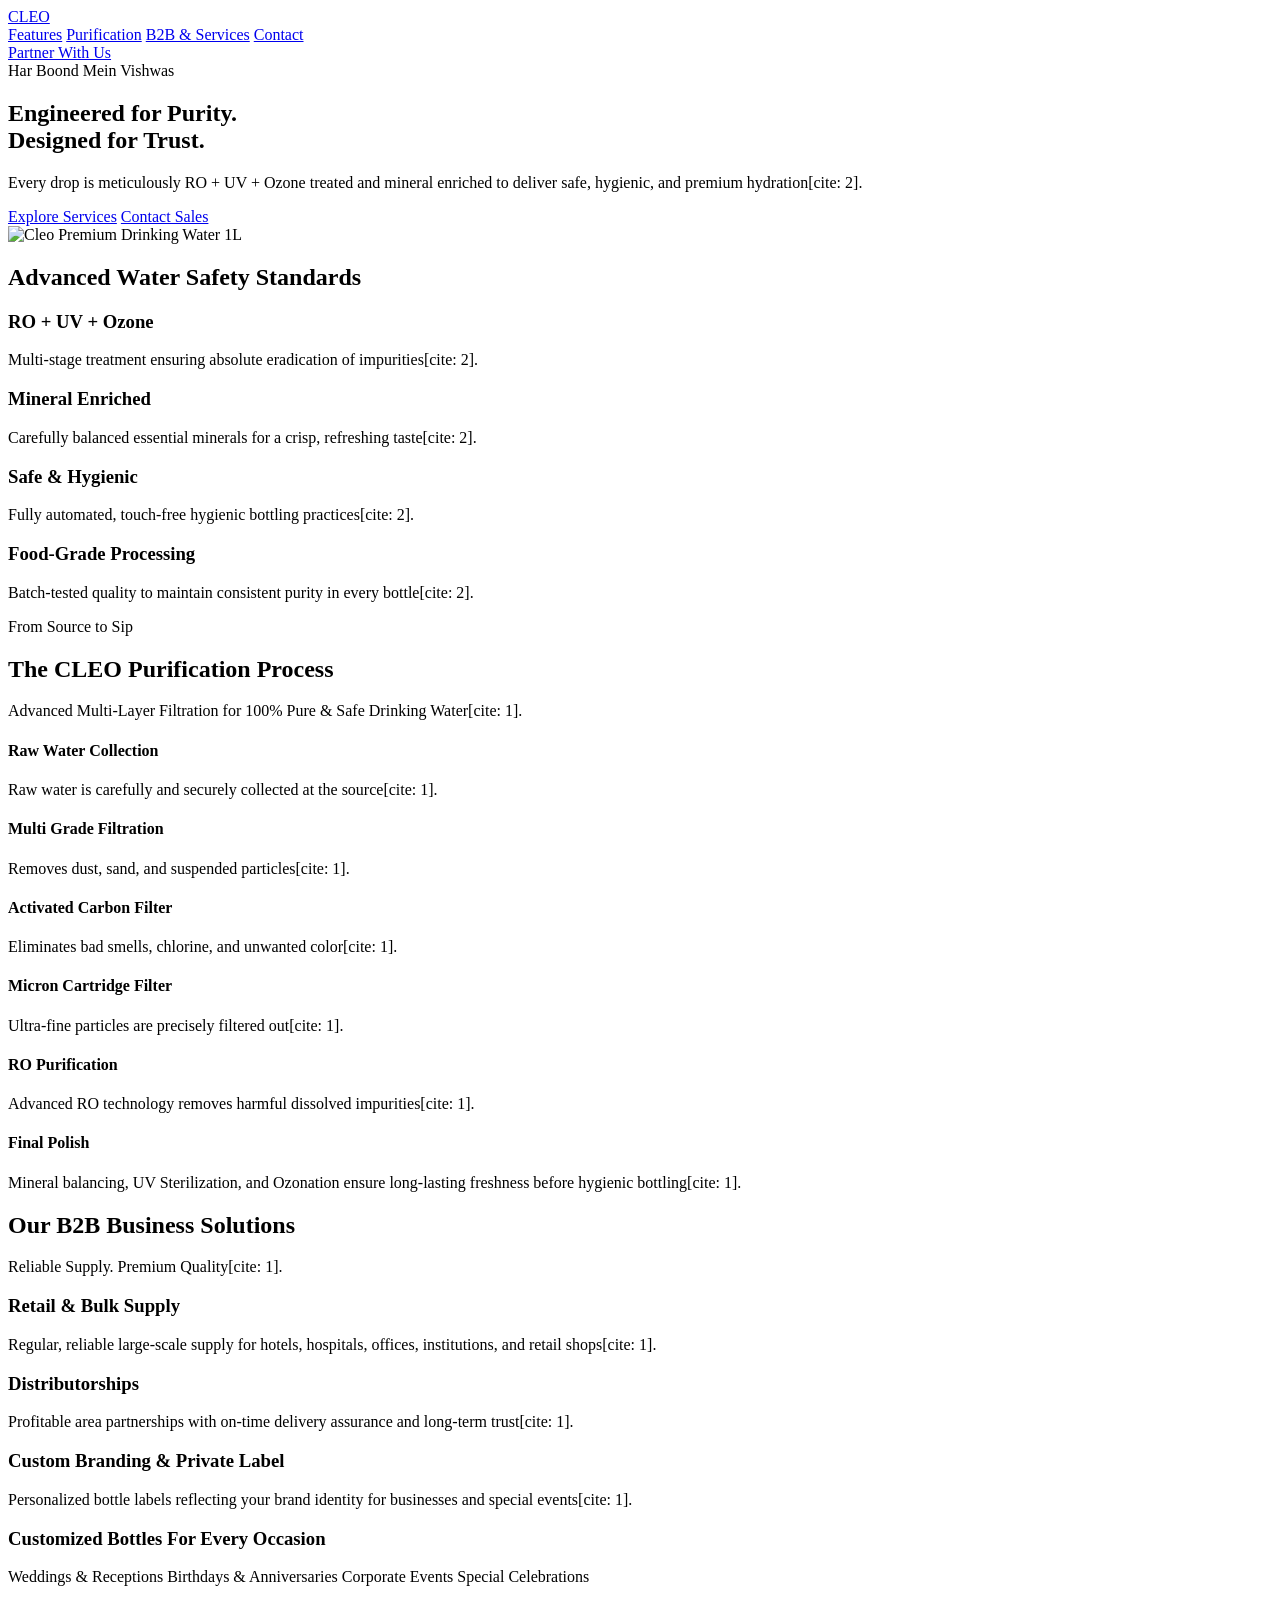
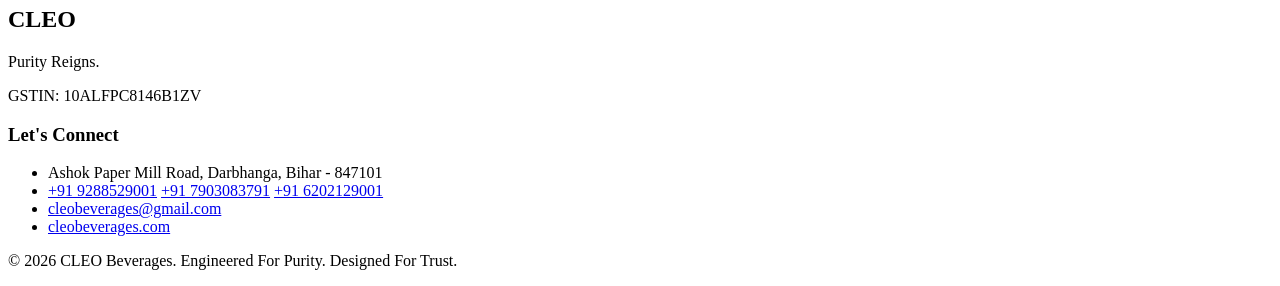
==== index.html @ 4f299fec "Update index.html" ====
<!doctype html>
<html lang="en">
<head>
<meta charset="utf-8" />
<meta name="viewport" content="width=device-width, initial-scale=1, viewport-fit=cover" />
<meta name="theme-color" content="#0a192f" />

<title>CLEO Beverages | Premium Drinking Water</title>
<meta name="description" content="Cleo Premium Drinking Water. Engineered for Purity. Designed for Trust. Darbhanga, Bihar." />

<!-- Fonts -->
<link rel="preconnect" href="https://fonts.googleapis.com" />
<link rel="preconnect" href="https://fonts.gstatic.com" crossorigin />
<link href="https://fonts.googleapis.com/css2?family=Outfit:wght@300;400;500;600;700&family=Playfair+Display:ital,wght@0,400;0,600;1,400&display=swap" rel="stylesheet" />

<!-- Lucide Icons -->
<script src="https://unpkg.com/lucide@latest" defer></script>
<link rel="stylesheet" href="css/style.css" />
</head>

<body>

<!-- ============ NAVIGATION ============ -->
<header class="nav" id="nav">
  <a href="#top" class="nav__brand">
    <span class="nav__logo">CLEO</span>
  </a>

  <nav class="nav__links">
    <a href="#features">Features</a>
    <a href="#process">Purification</a>
    <a href="#services">B2B & Services</a>
    <a href="#contact">Contact</a>
  </nav>

  <a href="#contact" class="nav__cta">
    <span>Partner With Us</span>
  </a>
</header>

<main id="top">

<!-- ============ HERO ============ -->
<section class="hero">
  <div class="hero__bg-glow"></div>
  <div class="hero__grid">
    <div class="hero__copy">
      <div class="eyebrow" data-reveal>
        <span>Har Boond Mein Vishwas</span>
      </div>

      <h1 class="hero__title" data-reveal data-delay="100">
        Engineered for <span>Purity.</span><br/>
        Designed for <span>Trust.</span>
      </h1>

      <p class="hero__lede" data-reveal data-delay="200">
        Every drop is meticulously RO + UV + Ozone treated and mineral enriched to deliver safe, hygienic, and premium hydration[cite: 2].
      </p>

      <div class="hero__cta-row" data-reveal data-delay="300">
        <a href="#services" class="btn btn--primary">Explore Services</a>
        <a href="#contact" class="btn btn--ghost">Contact Sales</a>
      </div>
    </div>

    <div class="hero__visual" aria-hidden="true" data-reveal data-delay="400">
      <!-- Upload your CLEO 1L Blue bottle image here -->
      <img src="assets/images/cleo-bottle.png" alt="Cleo Premium Drinking Water 1L" class="floating-bottle" />
    </div>
  </div>
</section>

<!-- ============ FEATURES ============ -->
<section class="section features" id="features">
  <div class="section__head center">
    <h2 class="section__title" data-reveal>Advanced Water Safety Standards</h2>
  </div>
  
  <div class="features__grid">
    <div class="feature-card glass" data-reveal>
      <i data-lucide="droplets"></i>
      <h3>RO + UV + Ozone</h3>
      <p>Multi-stage treatment ensuring absolute eradication of impurities[cite: 2].</p>
    </div>
    <div class="feature-card glass" data-reveal data-delay="100">
      <i data-lucide="gem"></i>
      <h3>Mineral Enriched</h3>
      <p>Carefully balanced essential minerals for a crisp, refreshing taste[cite: 2].</p>
    </div>
    <div class="feature-card glass" data-reveal data-delay="200">
      <i data-lucide="shield-check"></i>
      <h3>Safe & Hygienic</h3>
      <p>Fully automated, touch-free hygienic bottling practices[cite: 2].</p>
    </div>
    <div class="feature-card glass" data-reveal data-delay="300">
      <i data-lucide="award"></i>
      <h3>Food-Grade Processing</h3>
      <p>Batch-tested quality to maintain consistent purity in every bottle[cite: 2].</p>
    </div>
  </div>
</section>

<!-- ============ PROCESS ============ -->
<section class="section process" id="process">
  <div class="section__head">
    <div class="eyebrow" data-reveal>From Source to Sip</div>
    <h2 class="section__title" data-reveal>The CLEO Purification Process</h2>
    <p class="section__sub" data-reveal>Advanced Multi-Layer Filtration for 100% Pure & Safe Drinking Water[cite: 1].</p>
  </div>

  <div class="process__timeline">
    <div class="process__step" data-reveal>
      <div class="step-icon"><i data-lucide="cloud-rain"></i></div>
      <h4>Raw Water Collection</h4>
      <p>Raw water is carefully and securely collected at the source[cite: 1].</p>
    </div>
    <div class="process__step" data-reveal data-delay="100">
      <div class="step-icon"><i data-lucide="filter"></i></div>
      <h4>Multi Grade Filtration</h4>
      <p>Removes dust, sand, and suspended particles[cite: 1].</p>
    </div>
    <div class="process__step" data-reveal data-delay="200">
      <div class="step-icon"><i data-lucide="wind"></i></div>
      <h4>Activated Carbon Filter</h4>
      <p>Eliminates bad smells, chlorine, and unwanted color[cite: 1].</p>
    </div>
    <div class="process__step" data-reveal data-delay="300">
      <div class="step-icon"><i data-lucide="search"></i></div>
      <h4>Micron Cartridge Filter</h4>
      <p>Ultra-fine particles are precisely filtered out[cite: 1].</p>
    </div>
    <div class="process__step" data-reveal data-delay="400">
      <div class="step-icon"><i data-lucide="aperture"></i></div>
      <h4>RO Purification</h4>
      <p>Advanced RO technology removes harmful dissolved impurities[cite: 1].</p>
    </div>
    <div class="process__step" data-reveal data-delay="500">
      <div class="step-icon"><i data-lucide="sparkles"></i></div>
      <h4>Final Polish</h4>
      <p>Mineral balancing, UV Sterilization, and Ozonation ensure long-lasting freshness before hygienic bottling[cite: 1].</p>
    </div>
  </div>
</section>

<!-- ============ SERVICES & B2B ============ -->
<section class="section services" id="services">
  <div class="section__head center">
    <h2 class="section__title" data-reveal>Our B2B Business Solutions</h2>
    <p class="section__sub" data-reveal>Reliable Supply. Premium Quality[cite: 1].</p>
  </div>

  <div class="services__grid">
    <div class="service-block glass" data-reveal>
      <i data-lucide="shopping-cart"></i>
      <h3>Retail & Bulk Supply</h3>
      <p>Regular, reliable large-scale supply for hotels, hospitals, offices, institutions, and retail shops[cite: 1].</p>
    </div>
    <div class="service-block glass" data-reveal data-delay="100">
      <i data-lucide="truck"></i>
      <h3>Distributorships</h3>
      <p>Profitable area partnerships with on-time delivery assurance and long-term trust[cite: 1].</p>
    </div>
    <div class="service-block glass" data-reveal data-delay="200">
      <i data-lucide="brush"></i>
      <h3>Custom Branding & Private Label</h3>
      <p>Personalized bottle labels reflecting your brand identity for businesses and special events[cite: 1].</p>
    </div>
  </div>

  <div class="occasions-banner glass" data-reveal>
    <h3>Customized Bottles For Every Occasion</h3>
    <div class="occasions-list">
      <span><i data-lucide="heart-handshake"></i> Weddings & Receptions</span>
      <span><i data-lucide="cake"></i> Birthdays & Anniversaries</span>
      <span><i data-lucide="briefcase"></i> Corporate Events</span>
      <span><i data-lucide="party-popper"></i> Special Celebrations</span>
    </div>
  </div>
</section>

<!-- ============ CONTACT & FOOTER ============ -->
<footer class="footer" id="contact">
  <div class="footer__grid">
    <div class="footer__brand">
      <h2 class="footer__logo">CLEO</h2>
      <p class="footer__tagline">Purity Reigns.</p>
      <p class="gstin">GSTIN: 10ALFPC8146B1ZV</p>
    </div>
    
    <div class="footer__contact glass">
      <h3>Let's Connect</h3>
      <ul>
        <li>
          <i data-lucide="map-pin"></i>
          <span>Ashok Paper Mill Road, Darbhanga, Bihar - 847101</span>
        </li>
        <li>
          <i data-lucide="phone"></i>
          <div class="phone-list">
            <a href="tel:+919288529001">+91 9288529001</a>
            <a href="tel:+917903083791">+91 7903083791</a>
            <a href="tel:+916202129001">+91 6202129001</a>
          </div>
        </li>
        <li>
          <i data-lucide="mail"></i>
          <a href="mailto:cleobeverages@gmail.com">cleobeverages@gmail.com</a>
        </li>
        <li>
          <i data-lucide="globe"></i>
          <a href="https://cleobeverages.com">cleobeverages.com</a>
        </li>
      </ul>
    </div>
  </div>
  
  <div class="footer__base">
    <p>© 2026 CLEO Beverages. Engineered For Purity. Designed For Trust.</p>
  </div>
</footer>

<script src="js/main.js" defer></script>
</body>
</html>
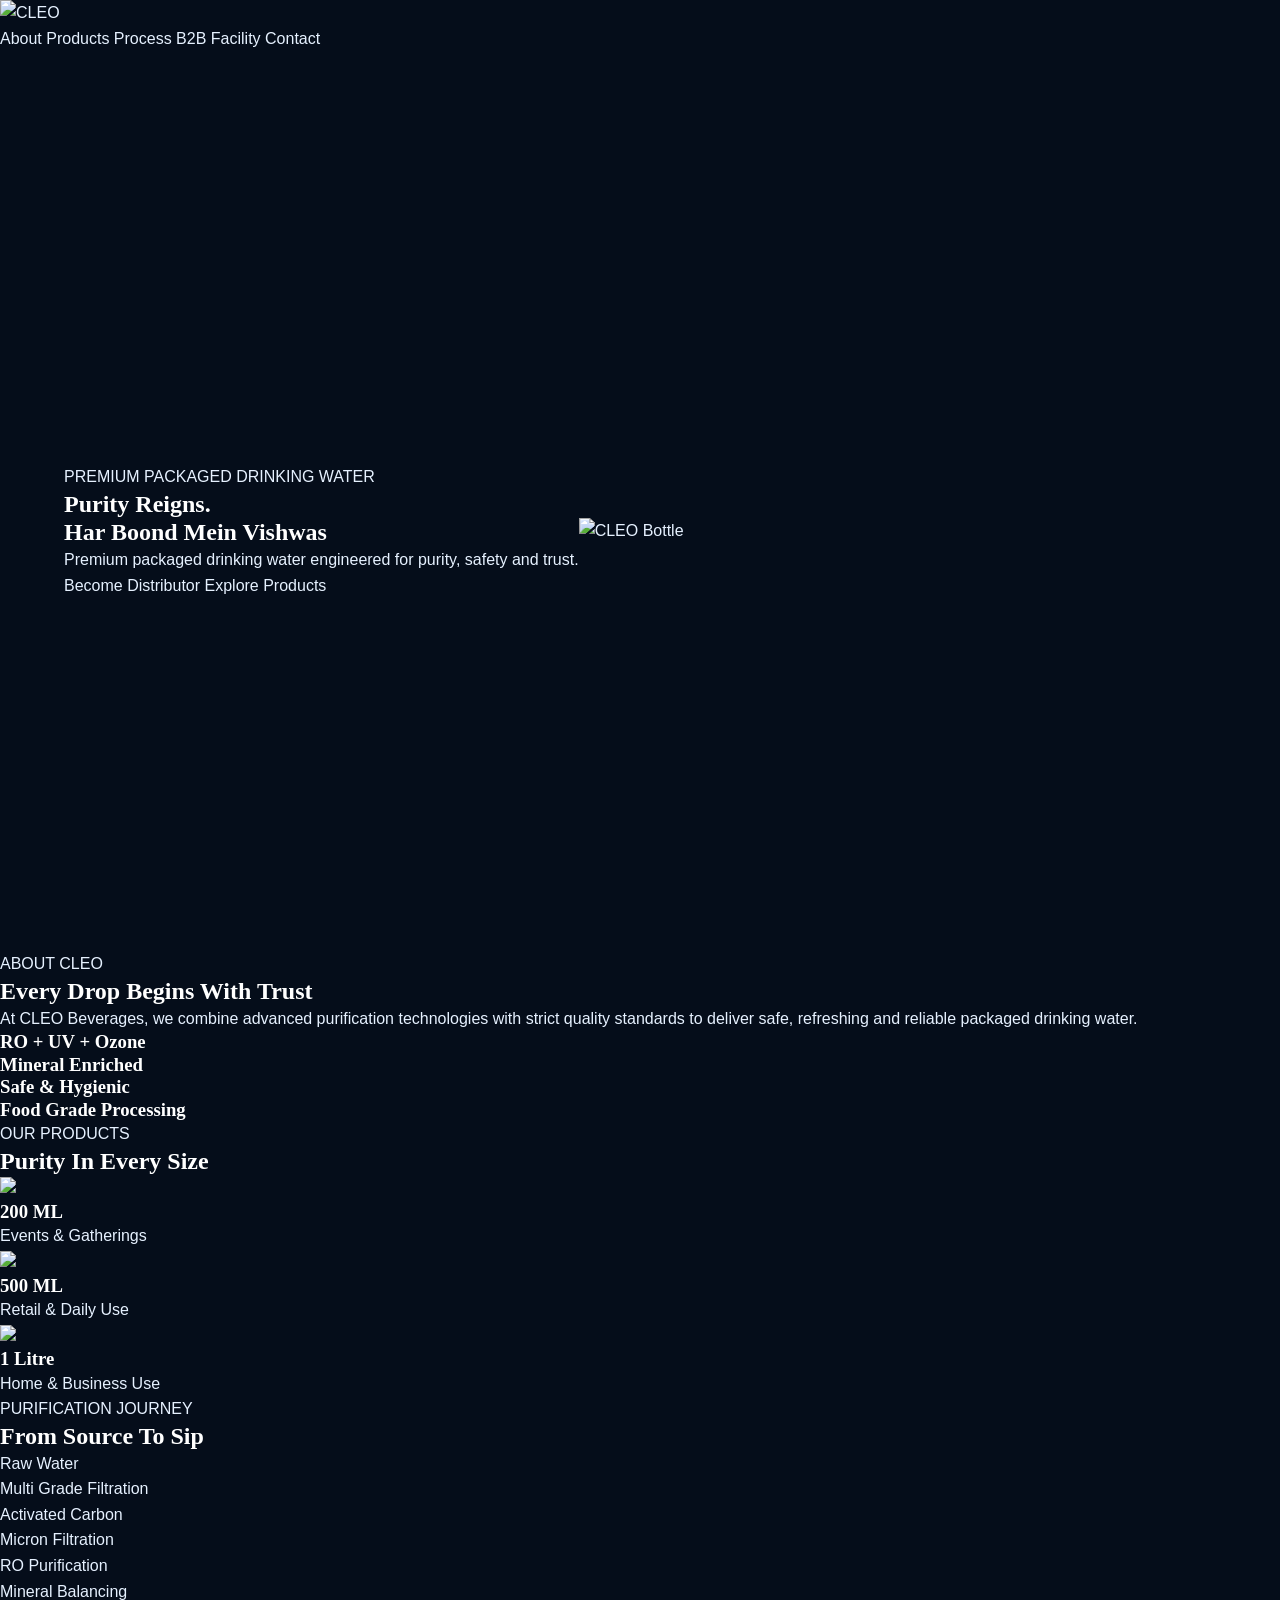
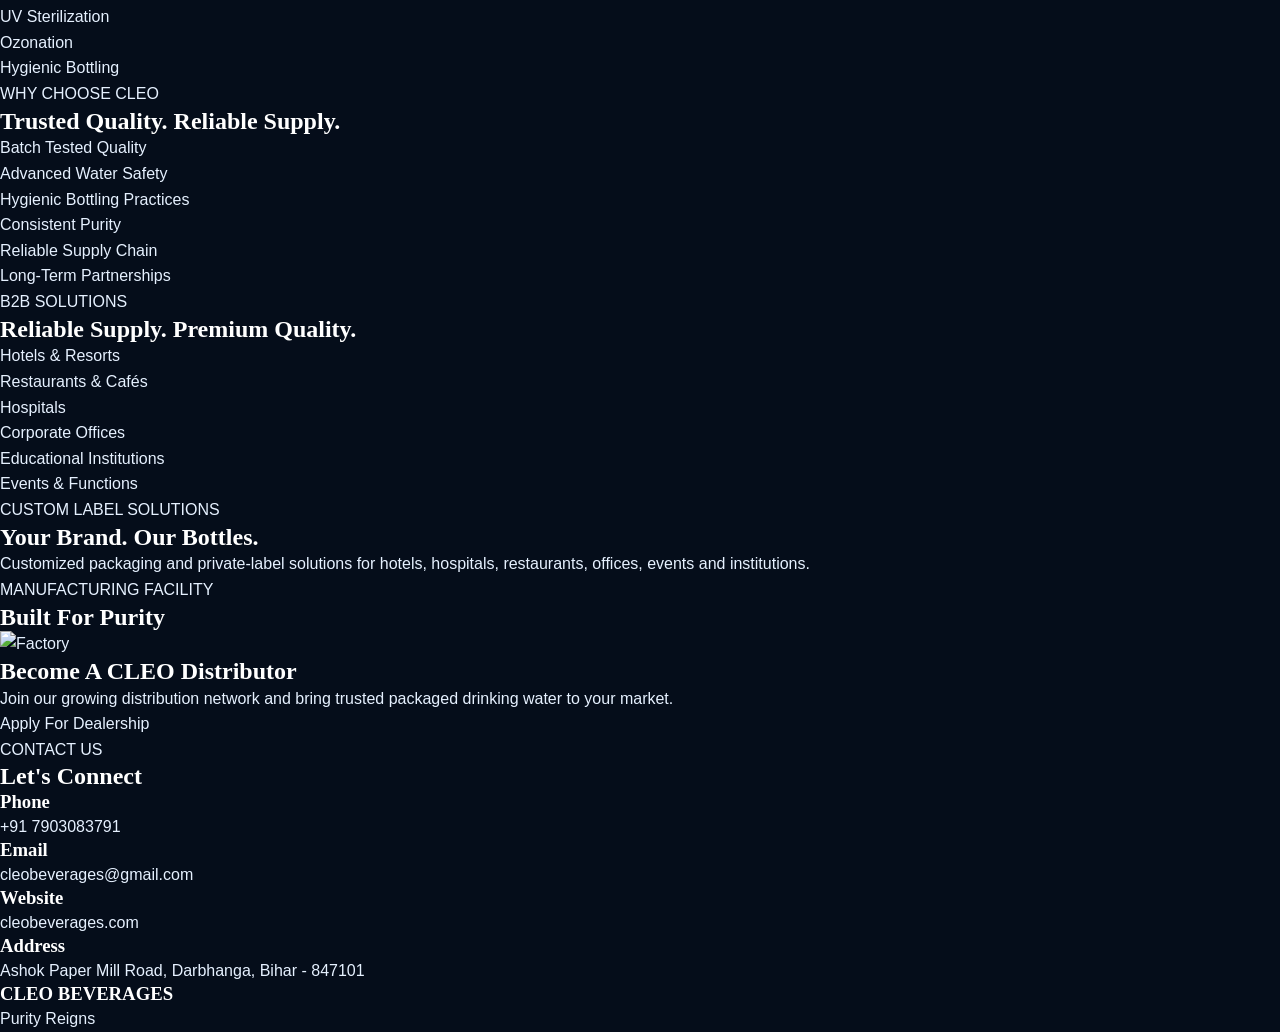
==== commit 76045140: "Update index.html" ====
--- a/index.html
+++ b/index.html
@@ -1,225 +1,433 @@
-<!doctype html>
+<!DOCTYPE html>
 <html lang="en">
+
 <head>
-<meta charset="utf-8" />
-<meta name="viewport" content="width=device-width, initial-scale=1, viewport-fit=cover" />
-<meta name="theme-color" content="#0a192f" />
-
-<title>CLEO Beverages | Premium Drinking Water</title>
-<meta name="description" content="Cleo Premium Drinking Water. Engineered for Purity. Designed for Trust. Darbhanga, Bihar." />
-
-<!-- Fonts -->
-<link rel="preconnect" href="https://fonts.googleapis.com" />
-<link rel="preconnect" href="https://fonts.gstatic.com" crossorigin />
-<link href="https://fonts.googleapis.com/css2?family=Outfit:wght@300;400;500;600;700&family=Playfair+Display:ital,wght@0,400;0,600;1,400&display=swap" rel="stylesheet" />
-
-<!-- Lucide Icons -->
-<script src="https://unpkg.com/lucide@latest" defer></script>
-<link rel="stylesheet" href="css/style.css" />
+    <meta charset="UTF-8">
+    <meta name="viewport" content="width=device-width, initial-scale=1.0">
+
+    <title>CLEO Beverages | Purity Reigns</title>
+
+    <meta name="description"
+        content="CLEO Beverages - Premium Packaged Drinking Water. RO + UV + Ozonation Treated. Bulk Supply, Distribution & Private Label Solutions.">
+
+    <link rel="stylesheet" href="CSS/style.css">
+    <link rel="icon" href="assets/icons/favicon.svg">
+
+    <link rel="preconnect" href="https://fonts.googleapis.com">
+    <link href="https://fonts.googleapis.com/css2?family=Inter:wght@300;400;500;600;700;800&display=swap"
+        rel="stylesheet">
 </head>
 
 <body>
 
-<!-- ============ NAVIGATION ============ -->
-<header class="nav" id="nav">
-  <a href="#top" class="nav__brand">
-    <span class="nav__logo">CLEO</span>
-  </a>
-
-  <nav class="nav__links">
-    <a href="#features">Features</a>
-    <a href="#process">Purification</a>
-    <a href="#services">B2B & Services</a>
-    <a href="#contact">Contact</a>
-  </nav>
-
-  <a href="#contact" class="nav__cta">
-    <span>Partner With Us</span>
-  </a>
-</header>
-
-<main id="top">
-
-<!-- ============ HERO ============ -->
-<section class="hero">
-  <div class="hero__bg-glow"></div>
-  <div class="hero__grid">
-    <div class="hero__copy">
-      <div class="eyebrow" data-reveal>
-        <span>Har Boond Mein Vishwas</span>
-      </div>
-
-      <h1 class="hero__title" data-reveal data-delay="100">
-        Engineered for <span>Purity.</span><br/>
-        Designed for <span>Trust.</span>
-      </h1>
-
-      <p class="hero__lede" data-reveal data-delay="200">
-        Every drop is meticulously RO + UV + Ozone treated and mineral enriched to deliver safe, hygienic, and premium hydration[cite: 2].
-      </p>
-
-      <div class="hero__cta-row" data-reveal data-delay="300">
-        <a href="#services" class="btn btn--primary">Explore Services</a>
-        <a href="#contact" class="btn btn--ghost">Contact Sales</a>
-      </div>
-    </div>
-
-    <div class="hero__visual" aria-hidden="true" data-reveal data-delay="400">
-      <!-- Upload your CLEO 1L Blue bottle image here -->
-      <img src="assets/images/cleo-bottle.png" alt="Cleo Premium Drinking Water 1L" class="floating-bottle" />
-    </div>
-  </div>
-</section>
-
-<!-- ============ FEATURES ============ -->
-<section class="section features" id="features">
-  <div class="section__head center">
-    <h2 class="section__title" data-reveal>Advanced Water Safety Standards</h2>
-  </div>
-  
-  <div class="features__grid">
-    <div class="feature-card glass" data-reveal>
-      <i data-lucide="droplets"></i>
-      <h3>RO + UV + Ozone</h3>
-      <p>Multi-stage treatment ensuring absolute eradication of impurities[cite: 2].</p>
-    </div>
-    <div class="feature-card glass" data-reveal data-delay="100">
-      <i data-lucide="gem"></i>
-      <h3>Mineral Enriched</h3>
-      <p>Carefully balanced essential minerals for a crisp, refreshing taste[cite: 2].</p>
-    </div>
-    <div class="feature-card glass" data-reveal data-delay="200">
-      <i data-lucide="shield-check"></i>
-      <h3>Safe & Hygienic</h3>
-      <p>Fully automated, touch-free hygienic bottling practices[cite: 2].</p>
-    </div>
-    <div class="feature-card glass" data-reveal data-delay="300">
-      <i data-lucide="award"></i>
-      <h3>Food-Grade Processing</h3>
-      <p>Batch-tested quality to maintain consistent purity in every bottle[cite: 2].</p>
-    </div>
-  </div>
-</section>
-
-<!-- ============ PROCESS ============ -->
-<section class="section process" id="process">
-  <div class="section__head">
-    <div class="eyebrow" data-reveal>From Source to Sip</div>
-    <h2 class="section__title" data-reveal>The CLEO Purification Process</h2>
-    <p class="section__sub" data-reveal>Advanced Multi-Layer Filtration for 100% Pure & Safe Drinking Water[cite: 1].</p>
-  </div>
-
-  <div class="process__timeline">
-    <div class="process__step" data-reveal>
-      <div class="step-icon"><i data-lucide="cloud-rain"></i></div>
-      <h4>Raw Water Collection</h4>
-      <p>Raw water is carefully and securely collected at the source[cite: 1].</p>
-    </div>
-    <div class="process__step" data-reveal data-delay="100">
-      <div class="step-icon"><i data-lucide="filter"></i></div>
-      <h4>Multi Grade Filtration</h4>
-      <p>Removes dust, sand, and suspended particles[cite: 1].</p>
-    </div>
-    <div class="process__step" data-reveal data-delay="200">
-      <div class="step-icon"><i data-lucide="wind"></i></div>
-      <h4>Activated Carbon Filter</h4>
-      <p>Eliminates bad smells, chlorine, and unwanted color[cite: 1].</p>
-    </div>
-    <div class="process__step" data-reveal data-delay="300">
-      <div class="step-icon"><i data-lucide="search"></i></div>
-      <h4>Micron Cartridge Filter</h4>
-      <p>Ultra-fine particles are precisely filtered out[cite: 1].</p>
-    </div>
-    <div class="process__step" data-reveal data-delay="400">
-      <div class="step-icon"><i data-lucide="aperture"></i></div>
-      <h4>RO Purification</h4>
-      <p>Advanced RO technology removes harmful dissolved impurities[cite: 1].</p>
-    </div>
-    <div class="process__step" data-reveal data-delay="500">
-      <div class="step-icon"><i data-lucide="sparkles"></i></div>
-      <h4>Final Polish</h4>
-      <p>Mineral balancing, UV Sterilization, and Ozonation ensure long-lasting freshness before hygienic bottling[cite: 1].</p>
-    </div>
-  </div>
-</section>
-
-<!-- ============ SERVICES & B2B ============ -->
-<section class="section services" id="services">
-  <div class="section__head center">
-    <h2 class="section__title" data-reveal>Our B2B Business Solutions</h2>
-    <p class="section__sub" data-reveal>Reliable Supply. Premium Quality[cite: 1].</p>
-  </div>
-
-  <div class="services__grid">
-    <div class="service-block glass" data-reveal>
-      <i data-lucide="shopping-cart"></i>
-      <h3>Retail & Bulk Supply</h3>
-      <p>Regular, reliable large-scale supply for hotels, hospitals, offices, institutions, and retail shops[cite: 1].</p>
-    </div>
-    <div class="service-block glass" data-reveal data-delay="100">
-      <i data-lucide="truck"></i>
-      <h3>Distributorships</h3>
-      <p>Profitable area partnerships with on-time delivery assurance and long-term trust[cite: 1].</p>
-    </div>
-    <div class="service-block glass" data-reveal data-delay="200">
-      <i data-lucide="brush"></i>
-      <h3>Custom Branding & Private Label</h3>
-      <p>Personalized bottle labels reflecting your brand identity for businesses and special events[cite: 1].</p>
-    </div>
-  </div>
-
-  <div class="occasions-banner glass" data-reveal>
-    <h3>Customized Bottles For Every Occasion</h3>
-    <div class="occasions-list">
-      <span><i data-lucide="heart-handshake"></i> Weddings & Receptions</span>
-      <span><i data-lucide="cake"></i> Birthdays & Anniversaries</span>
-      <span><i data-lucide="briefcase"></i> Corporate Events</span>
-      <span><i data-lucide="party-popper"></i> Special Celebrations</span>
-    </div>
-  </div>
-</section>
-
-<!-- ============ CONTACT & FOOTER ============ -->
-<footer class="footer" id="contact">
-  <div class="footer__grid">
-    <div class="footer__brand">
-      <h2 class="footer__logo">CLEO</h2>
-      <p class="footer__tagline">Purity Reigns.</p>
-      <p class="gstin">GSTIN: 10ALFPC8146B1ZV</p>
-    </div>
-    
-    <div class="footer__contact glass">
-      <h3>Let's Connect</h3>
-      <ul>
-        <li>
-          <i data-lucide="map-pin"></i>
-          <span>Ashok Paper Mill Road, Darbhanga, Bihar - 847101</span>
-        </li>
-        <li>
-          <i data-lucide="phone"></i>
-          <div class="phone-list">
-            <a href="tel:+919288529001">+91 9288529001</a>
-            <a href="tel:+917903083791">+91 7903083791</a>
-            <a href="tel:+916202129001">+91 6202129001</a>
-          </div>
-        </li>
-        <li>
-          <i data-lucide="mail"></i>
-          <a href="mailto:cleobeverages@gmail.com">cleobeverages@gmail.com</a>
-        </li>
-        <li>
-          <i data-lucide="globe"></i>
-          <a href="https://cleobeverages.com">cleobeverages.com</a>
-        </li>
-      </ul>
-    </div>
-  </div>
-  
-  <div class="footer__base">
-    <p>© 2026 CLEO Beverages. Engineered For Purity. Designed For Trust.</p>
-  </div>
-</footer>
-
-<script src="js/main.js" defer></script>
+    <!-- NAVBAR -->
+
+    <header class="navbar">
+
+        <div class="logo">
+            <img src="assets/logo/cleo-logo.png" alt="CLEO">
+        </div>
+
+        <nav>
+            <a href="#about">About</a>
+            <a href="#products">Products</a>
+            <a href="#process">Process</a>
+            <a href="#b2b">B2B</a>
+            <a href="#facility">Facility</a>
+            <a href="#contact">Contact</a>
+        </nav>
+
+    </header>
+
+    <!-- HERO -->
+
+    <section class="hero">
+
+        <div class="hero-content">
+
+            <span class="hero-tag">
+                PREMIUM PACKAGED DRINKING WATER
+            </span>
+
+            <h1>
+                Purity Reigns.
+            </h1>
+
+            <h2>
+                Har Boond Mein Vishwas
+            </h2>
+
+            <p>
+                Premium packaged drinking water engineered for purity,
+                safety and trust.
+            </p>
+
+            <div class="hero-buttons">
+
+                <a href="#contact" class="btn-primary">
+                    Become Distributor
+                </a>
+
+                <a href="#products" class="btn-secondary">
+                    Explore Products
+                </a>
+
+            </div>
+
+        </div>
+
+        <div class="hero-image">
+
+            <!-- Replace later -->
+
+            <img src="assets/bottles/bottle-1l.png"
+                alt="CLEO Bottle">
+
+        </div>
+
+    </section>
+
+    <!-- ABOUT -->
+
+    <section id="about" class="about">
+
+        <div class="section-header">
+
+            <span>ABOUT CLEO</span>
+
+            <h2>
+                Every Drop Begins With Trust
+            </h2>
+
+        </div>
+
+        <div class="about-content">
+
+            <p>
+
+                At CLEO Beverages, we combine advanced purification
+                technologies with strict quality standards to deliver
+                safe, refreshing and reliable packaged drinking water.
+
+            </p>
+
+        </div>
+
+        <div class="stats">
+
+            <div class="stat-card">
+                <h3>RO + UV + Ozone</h3>
+            </div>
+
+            <div class="stat-card">
+                <h3>Mineral Enriched</h3>
+            </div>
+
+            <div class="stat-card">
+                <h3>Safe & Hygienic</h3>
+            </div>
+
+            <div class="stat-card">
+                <h3>Food Grade Processing</h3>
+            </div>
+
+        </div>
+
+    </section>
+
+    <!-- PRODUCTS -->
+
+    <section id="products" class="products">
+
+        <div class="section-header">
+
+            <span>OUR PRODUCTS</span>
+
+            <h2>
+                Purity In Every Size
+            </h2>
+
+        </div>
+
+        <div class="product-grid">
+
+            <div class="product-card">
+
+                <img src="assets/bottles/bottle-200ml.png">
+
+                <h3>200 ML</h3>
+
+                <p>Events & Gatherings</p>
+
+            </div>
+
+            <div class="product-card">
+
+                <img src="assets/bottles/bottle-500ml.png">
+
+                <h3>500 ML</h3>
+
+                <p>Retail & Daily Use</p>
+
+            </div>
+
+            <div class="product-card">
+
+                <img src="assets/bottles/bottle-1l.png">
+
+                <h3>1 Litre</h3>
+
+                <p>Home & Business Use</p>
+
+            </div>
+
+        </div>
+
+    </section>
+
+    <!-- PROCESS -->
+
+    <section id="process" class="process">
+
+        <div class="section-header">
+
+            <span>PURIFICATION JOURNEY</span>
+
+            <h2>
+                From Source To Sip
+            </h2>
+
+        </div>
+
+        <div class="timeline">
+
+            <div>Raw Water</div>
+            <div>Multi Grade Filtration</div>
+            <div>Activated Carbon</div>
+            <div>Micron Filtration</div>
+            <div>RO Purification</div>
+            <div>Mineral Balancing</div>
+            <div>UV Sterilization</div>
+            <div>Ozonation</div>
+            <div>Hygienic Bottling</div>
+
+        </div>
+
+    </section>
+
+    <!-- WHY CLEO -->
+
+    <section class="why-cleo">
+
+        <div class="section-header">
+
+            <span>WHY CHOOSE CLEO</span>
+
+            <h2>
+                Trusted Quality.
+                Reliable Supply.
+            </h2>
+
+        </div>
+
+        <div class="why-grid">
+
+            <div class="why-card">Batch Tested Quality</div>
+
+            <div class="why-card">Advanced Water Safety</div>
+
+            <div class="why-card">Hygienic Bottling Practices</div>
+
+            <div class="why-card">Consistent Purity</div>
+
+            <div class="why-card">Reliable Supply Chain</div>
+
+            <div class="why-card">Long-Term Partnerships</div>
+
+        </div>
+
+    </section>
+
+    <!-- B2B -->
+
+    <section id="b2b" class="b2b">
+
+        <div class="section-header">
+
+            <span>B2B SOLUTIONS</span>
+
+            <h2>
+                Reliable Supply.
+                Premium Quality.
+            </h2>
+
+        </div>
+
+        <div class="b2b-grid">
+
+            <div>Hotels & Resorts</div>
+
+            <div>Restaurants & Cafés</div>
+
+            <div>Hospitals</div>
+
+            <div>Corporate Offices</div>
+
+            <div>Educational Institutions</div>
+
+            <div>Events & Functions</div>
+
+        </div>
+
+    </section>
+
+    <!-- PRIVATE LABEL -->
+
+    <section class="private-label">
+
+        <div class="section-header">
+
+            <span>CUSTOM LABEL SOLUTIONS</span>
+
+            <h2>
+                Your Brand.
+                Our Bottles.
+            </h2>
+
+        </div>
+
+        <p>
+
+            Customized packaging and private-label solutions
+            for hotels, hospitals, restaurants, offices,
+            events and institutions.
+
+        </p>
+
+    </section>
+
+    <!-- FACILITY -->
+
+    <section id="facility" class="facility">
+
+        <div class="section-header">
+
+            <span>MANUFACTURING FACILITY</span>
+
+            <h2>
+                Built For Purity
+            </h2>
+
+        </div>
+
+        <img src="assets/facility/factory.jpg"
+            alt="Factory">
+
+    </section>
+
+    <!-- DISTRIBUTOR -->
+
+    <section class="dealership">
+
+        <h2>
+            Become A CLEO Distributor
+        </h2>
+
+        <p>
+
+            Join our growing distribution network
+            and bring trusted packaged drinking water
+            to your market.
+
+        </p>
+
+        <a href="#contact" class="btn-primary">
+
+            Apply For Dealership
+
+        </a>
+
+    </section>
+
+    <!-- CONTACT -->
+
+    <section id="contact" class="contact">
+
+        <div class="section-header">
+
+            <span>CONTACT US</span>
+
+            <h2>
+                Let's Connect
+            </h2>
+
+        </div>
+
+        <div class="contact-grid">
+
+            <div>
+
+                <h3>Phone</h3>
+
+                <p>
+                    +91 7903083791
+                </p>
+
+            </div>
+
+            <div>
+
+                <h3>Email</h3>
+
+                <p>
+                    cleobeverages@gmail.com
+                </p>
+
+            </div>
+
+            <div>
+
+                <h3>Website</h3>
+
+                <p>
+                    cleobeverages.com
+                </p>
+
+            </div>
+
+            <div>
+
+                <h3>Address</h3>
+
+                <p>
+
+                    Ashok Paper Mill Road,
+                    Darbhanga, Bihar - 847101
+
+                </p>
+
+            </div>
+
+        </div>
+
+    </section>
+
+    <!-- FOOTER -->
+
+    <footer>
+
+        <h3>
+            CLEO BEVERAGES
+        </h3>
+
+        <p>
+            Purity Reigns
+        </p>
+
+    </footer>
+
+    <script src="js/main.js"></script>
+
 </body>
+
 </html>
--- a/CSS/style.css
+++ b/CSS/style.css
@@ -0,0 +1,171 @@
+/* =========================================================
+   CLEO Beverages — Premium Blue Aesthetic
+   ========================================================= */
+:root {
+  --navy-900: #050d1a;
+  --navy-800: #0a192f;
+  --navy-700: #112240;
+  --blue-accent: #0077b6;
+  --cyan-bright: #00b4d8;
+  --cyan-soft: #90e0ef;
+  --text-main: #e6f1ff;
+  --text-muted: #8892b0;
+  --glass-bg: rgba(17, 34, 64, 0.6);
+  --glass-border: rgba(0, 180, 216, 0.15);
+  
+  --font-display: 'Playfair Display', serif;
+  --font-sans: 'Outfit', sans-serif;
+  --transition: all 0.3s cubic-bezier(0.25, 0.8, 0.25, 1);
+}
+
+* { box-sizing: border-box; margin: 0; padding: 0; }
+html { scroll-behavior: smooth; }
+
+body {
+  font-family: var(--font-sans);
+  background-color: var(--navy-900);
+  color: var(--text-main);
+  line-height: 1.6;
+  overflow-x: hidden;
+}
+
+/* Typography */
+h1, h2, h3, h4 { font-family: var(--font-display); color: #fff; line-height: 1.2; }
+a { color: inherit; text-decoration: none; transition: var(--transition); }
+
+/* Glassmorphism Utility */
+.glass {
+  background: var(--glass-bg);
+  backdrop-filter: blur(12px);
+  -webkit-backdrop-filter: blur(12px);
+  border: 1px solid var(--glass-border);
+  border-radius: 16px;
+}
+
+/* Buttons */
+.btn {
+  display: inline-flex; align-items: center; justify-content: center;
+  padding: 14px 28px; border-radius: 50px; font-weight: 600; font-size: 15px;
+  letter-spacing: 0.5px; transition: var(--transition); cursor: pointer;
+}
+.btn--primary {
+  background: linear-gradient(135deg, var(--blue-accent), var(--cyan-bright));
+  color: #fff; box-shadow: 0 8px 20px rgba(0, 180, 216, 0.3);
+}
+.btn--primary:hover { transform: translateY(-3px); box-shadow: 0 12px 25px rgba(0, 180, 216, 0.4); }
+.btn--ghost {
+  background: transparent; border: 1px solid var(--cyan-bright); color: var(--cyan-bright);
+}
+.btn--ghost:hover { background: rgba(0, 180, 216, 0.1); }
+
+/* Navigation */
+.nav {
+  position: fixed; top: 0; width: 100%; z-index: 100;
+  display: flex; justify-content: space-between; align-items: center;
+  padding: 20px 5%; background: rgba(5, 13, 26, 0.8);
+  backdrop-filter: blur(10px); border-bottom: 1px solid rgba(255,255,255,0.05);
+}
+.nav__logo { font-family: var(--font-display); font-size: 28px; font-weight: 700; color: #fff; letter-spacing: 1px; }
+.nav__links { display: flex; gap: 30px; }
+.nav__links a { font-size: 15px; font-weight: 500; color: var(--text-main); }
+.nav__links a:hover { color: var(--cyan-bright); }
+.nav__cta { color: var(--cyan-bright); font-weight: 600; border: 1px solid var(--cyan-bright); padding: 8px 20px; border-radius: 50px; }
+.nav__cta:hover { background: var(--cyan-bright); color: var(--navy-900); }
+
+/* Hero Section */
+.hero {
+  position: relative; min-height: 100vh; display: flex; align-items: center;
+  padding: 120px 5% 60px; overflow: hidden;
+}
+.hero__bg-glow {
+  position: absolute; width: 600px; height: 600px; background: radial-gradient(circle, rgba(0,180,216,0.15) 0%, rgba(10,25,47,0) 70%);
+  top: 50%; right: 10%; transform: translateY(-50%); z-index: -1;
+}
+.hero__grid { display: grid; grid-template-columns: 1.2fr 0.8fr; gap: 40px; align-items: center; max-width: 1300px; margin: 0 auto; }
+.eyebrow { display: inline-block; padding: 6px 16px; background: rgba(0, 180, 216, 0.1); border: 1px solid var(--cyan-bright); border-radius: 50px; color: var(--cyan-bright); font-size: 12px; letter-spacing: 2px; text-transform: uppercase; margin-bottom: 24px; }
+.hero__title { font-size: clamp(40px, 6vw, 70px); margin-bottom: 24px; }
+.hero__title span { color: var(--cyan-bright); font-style: italic; }
+.hero__lede { font-size: 18px; color: var(--text-muted); margin-bottom: 40px; max-width: 500px; }
+.hero__cta-row { display: flex; gap: 20px; }
+.floating-bottle { width: 100%; max-width: 400px; animation: float 6s ease-in-out infinite; drop-shadow: 0 30px 40px rgba(0,0,0,0.5); }
+
+@keyframes float {
+  0%, 100% { transform: translateY(0); }
+  50% { transform: translateY(-20px); }
+}
+
+/* Sections */
+.section { padding: 100px 5%; max-width: 1300px; margin: 0 auto; }
+.section__head.center { text-align: center; margin-bottom: 60px; }
+.section__head { margin-bottom: 50px; }
+.section__title { font-size: 42px; margin-bottom: 16px; }
+.section__sub { font-size: 18px; color: var(--cyan-soft); }
+
+/* Features Grid */
+.features__grid { display: grid; grid-template-columns: repeat(auto-fit, minmax(250px, 1fr)); gap: 30px; }
+.feature-card { padding: 40px 30px; text-align: center; transition: var(--transition); }
+.feature-card:hover { transform: translateY(-10px); border-color: var(--cyan-bright); }
+.feature-card i { width: 40px; height: 40px; color: var(--cyan-bright); margin-bottom: 20px; }
+.feature-card h3 { font-size: 22px; margin-bottom: 12px; }
+.feature-card p { font-size: 15px; color: var(--text-muted); }
+
+/* Process Timeline */
+.process__timeline { display: grid; grid-template-columns: repeat(auto-fit, minmax(300px, 1fr)); gap: 40px; }
+.process__step { position: relative; padding-left: 60px; }
+.step-icon { position: absolute; left: 0; top: 0; width: 40px; height: 40px; background: rgba(0, 180, 216, 0.1); border: 1px solid var(--cyan-bright); border-radius: 50%; display: flex; align-items: center; justify-content: center; color: var(--cyan-bright); }
+.process__step h4 { font-size: 20px; margin-bottom: 8px; color: #fff; }
+.process__step p { font-size: 14px; color: var(--text-muted); }
+
+/* Services */
+.services__grid { display: grid; grid-template-columns: repeat(auto-fit, minmax(320px, 1fr)); gap: 30px; margin-bottom: 40px; }
+.service-block { padding: 40px; transition: var(--transition); }
+.service-block:hover { background: rgba(0, 180, 216, 0.05); }
+.service-block i { width: 36px; height: 36px; color: var(--cyan-bright); margin-bottom: 20px; }
+.service-block h3 { font-size: 24px; margin-bottom: 15px; }
+.service-block p { color: var(--text-muted); }
+
+.occasions-banner { padding: 40px; text-align: center; background: linear-gradient(135deg, rgba(17,34,64,0.8), rgba(0,119,182,0.2)); }
+.occasions-banner h3 { font-size: 28px; margin-bottom: 30px; color: var(--cyan-soft); }
+.occasions-list { display: flex; flex-wrap: wrap; justify-content: center; gap: 20px; }
+.occasions-list span { display: inline-flex; align-items: center; gap: 8px; padding: 10px 20px; background: rgba(0,0,0,0.3); border-radius: 30px; font-size: 14px; color: #fff; }
+.occasions-list i { width: 16px; height: 16px; color: var(--cyan-bright); }
+
+/* Footer */
+.footer { background: #02060d; padding: 80px 5% 30px; border-top: 1px solid rgba(255,255,255,0.05); }
+.footer__grid { max-width: 1300px; margin: 0 auto; display: grid; grid-template-columns: 1fr 1fr; gap: 60px; align-items: center; margin-bottom: 60px; }
+.footer__brand { padding-right: 40px; }
+.footer__logo { font-size: 60px; font-weight: 700; letter-spacing: 2px; margin-bottom: 10px; }
+.footer__tagline { font-family: var(--font-display); font-size: 24px; font-style: italic; color: var(--cyan-bright); margin-bottom: 20px; }
+.gstin { font-family: var(--font-mono); font-size: 13px; color: var(--text-muted); }
+
+.footer__contact { padding: 40px; }
+.footer__contact h3 { margin-bottom: 24px; font-size: 24px; }
+.footer__contact ul { list-style: none; }
+.footer__contact li { display: flex; align-items: flex-start; gap: 16px; margin-bottom: 20px; }
+.footer__contact i { color: var(--cyan-bright); flex-shrink: 0; margin-top: 4px; }
+.phone-list { display: flex; flex-direction: column; gap: 5px; }
+.footer__contact a { transition: var(--transition); }
+.footer__contact a:hover { color: var(--cyan-bright); }
+
+.footer__base { text-align: center; padding-top: 30px; border-top: 1px solid rgba(255,255,255,0.05); color: var(--text-muted); font-size: 14px; }
+
+/* Responsive */
+@media (max-width: 968px) {
+  .hero__grid { grid-template-columns: 1fr; text-align: center; }
+  .hero__title { font-size: 48px; }
+  .hero__lede { margin: 0 auto 30px; }
+  .hero__cta-row { justify-content: center; }
+  .footer__grid { grid-template-columns: 1fr; }
+}
+@media (max-width: 768px) {
+  .nav__links { display: none; }
+  .btn { padding: 12px 24px; }
+}
+
+/* Animations */
+[data-reveal] {
+  opacity: 0; transform: translateY(30px);
+  transition: opacity 0.8s ease, transform 0.8s ease;
+  transition-delay: calc(var(--delay, 0) * 1ms);
+}
+[data-reveal].is-revealed { opacity: 1; transform: translateY(0); }
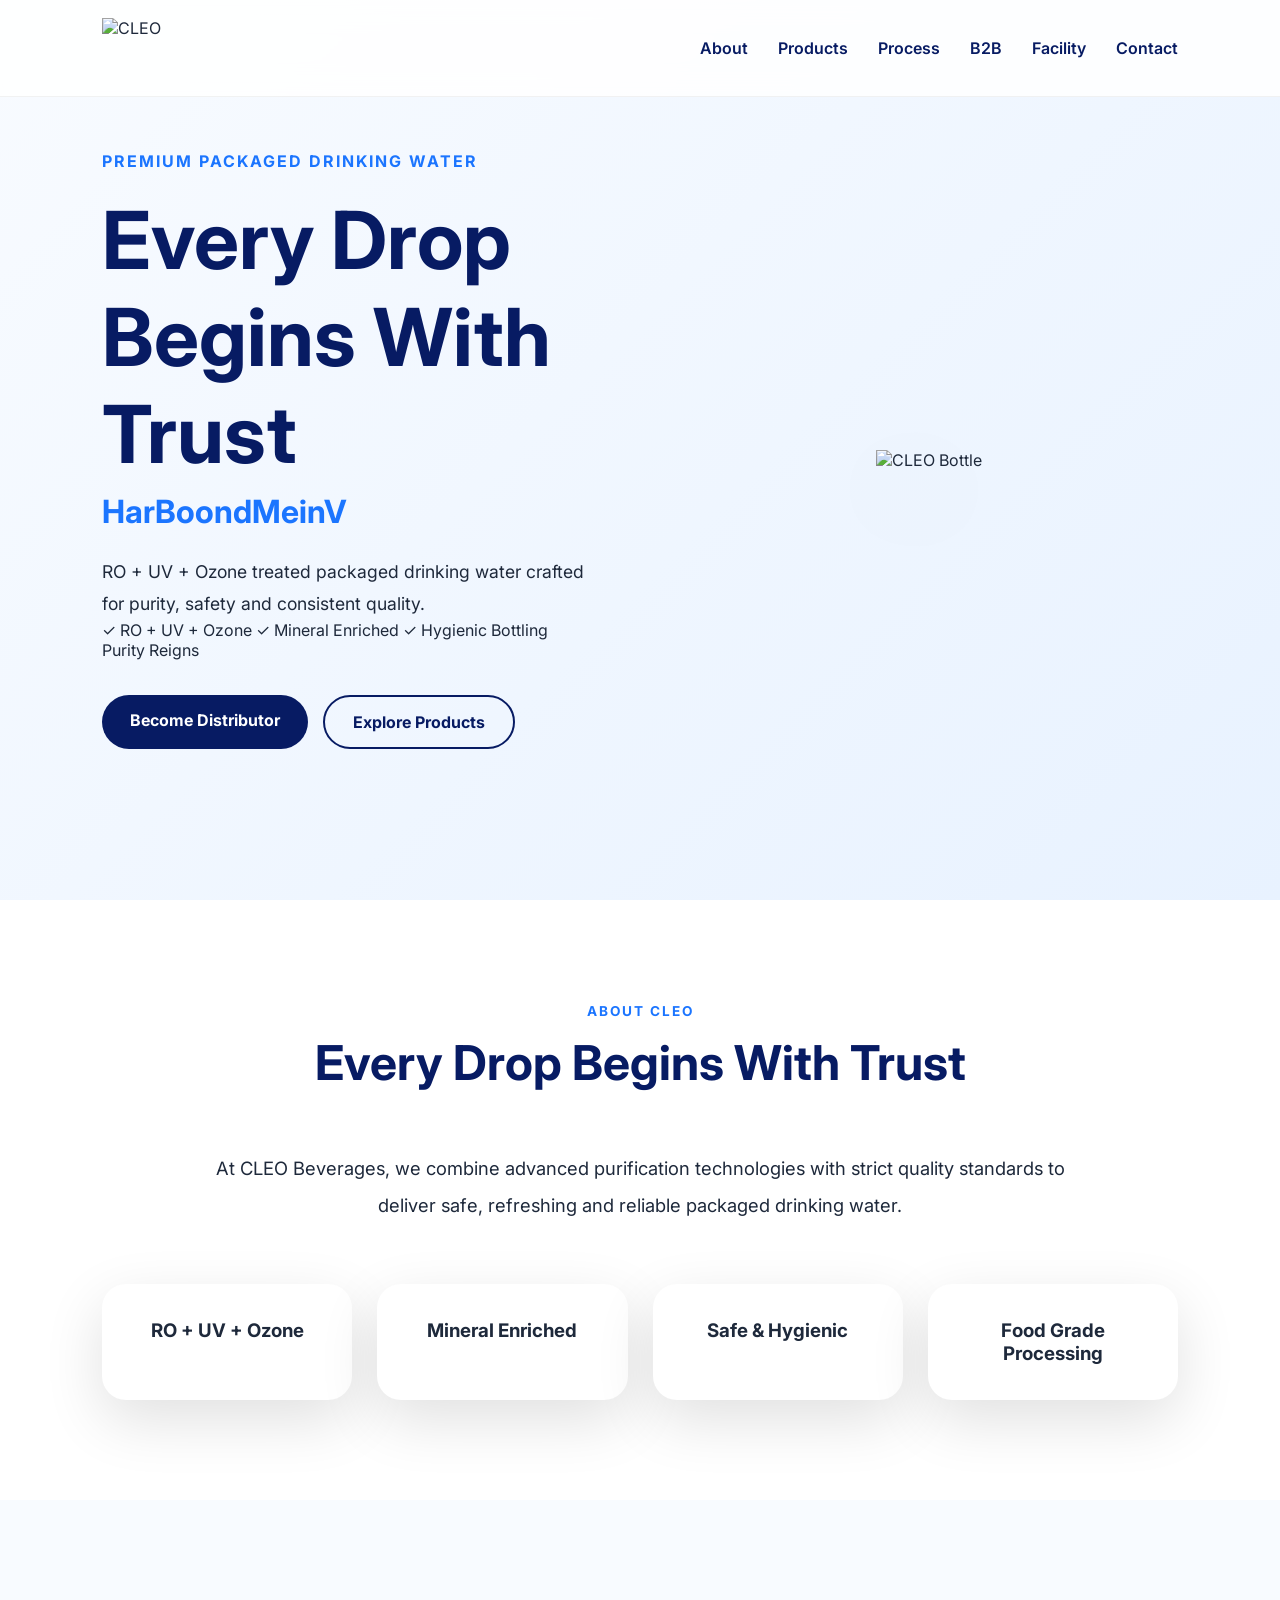
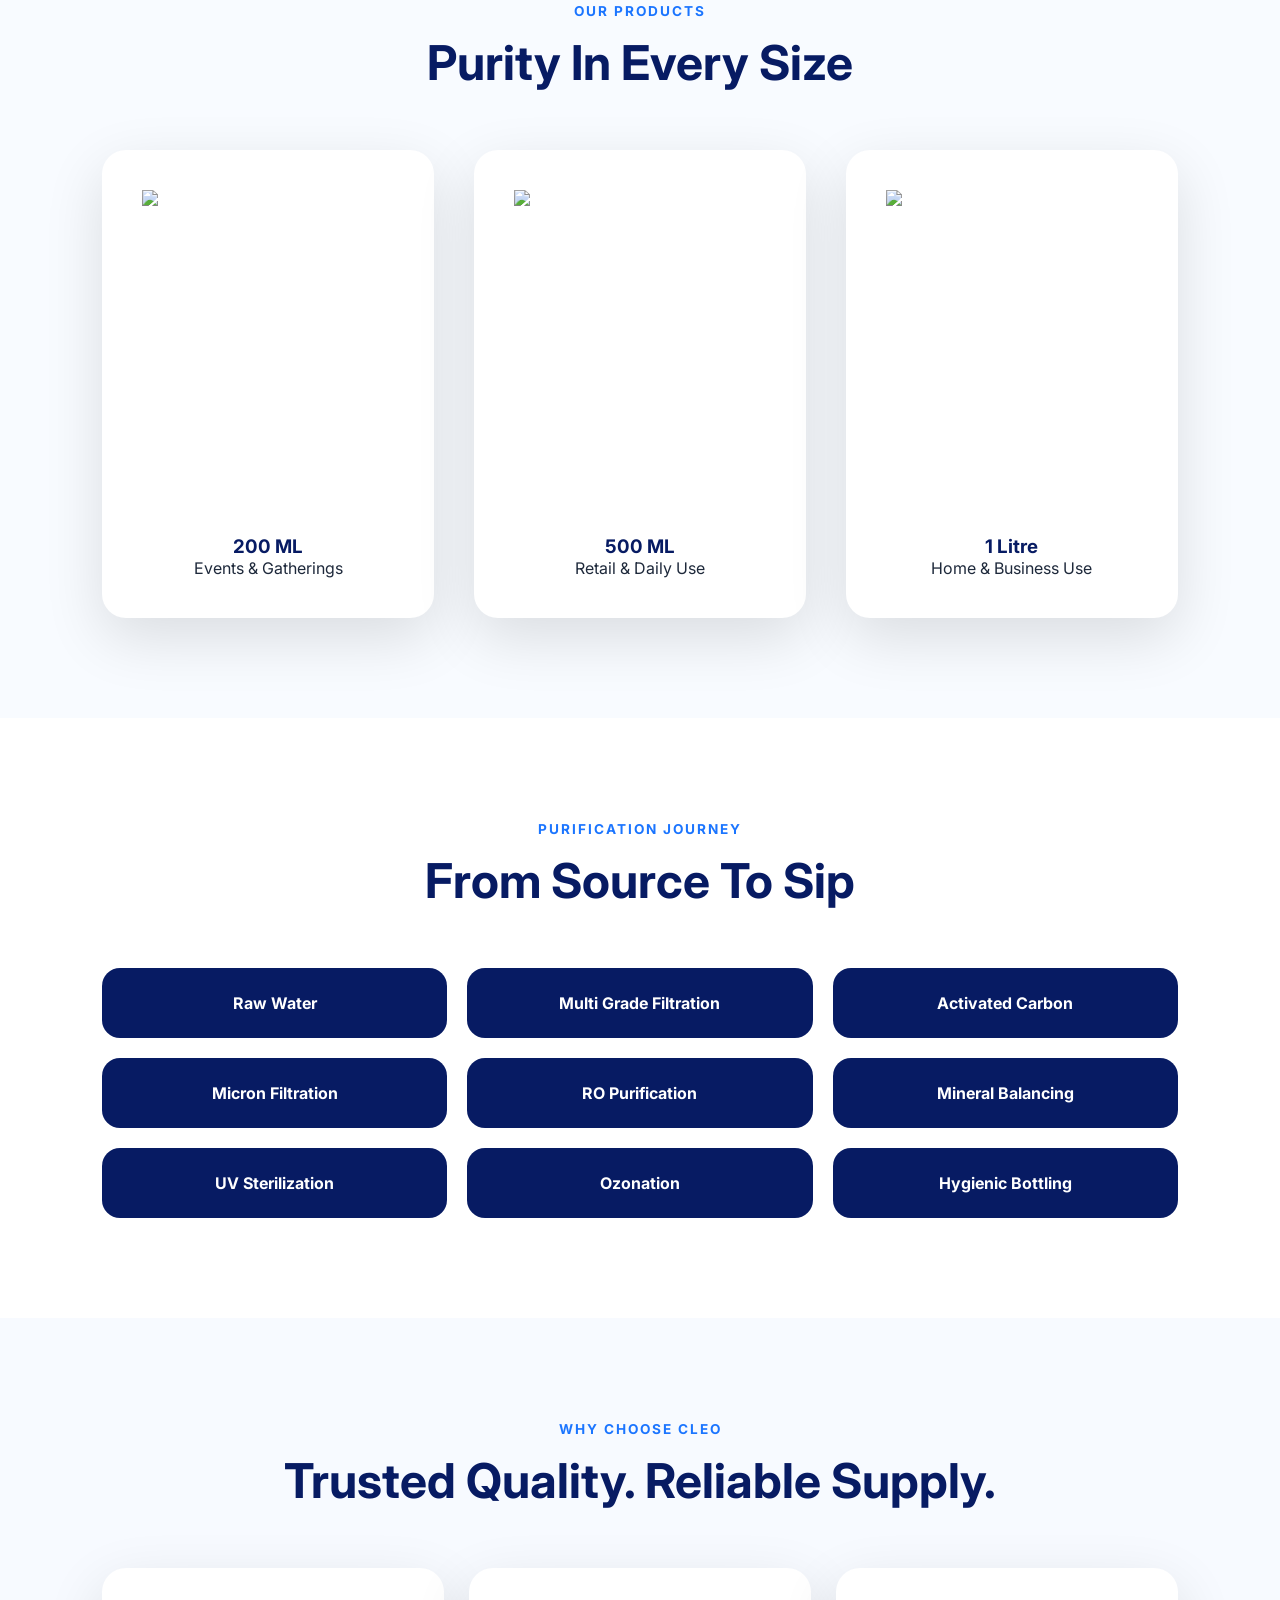
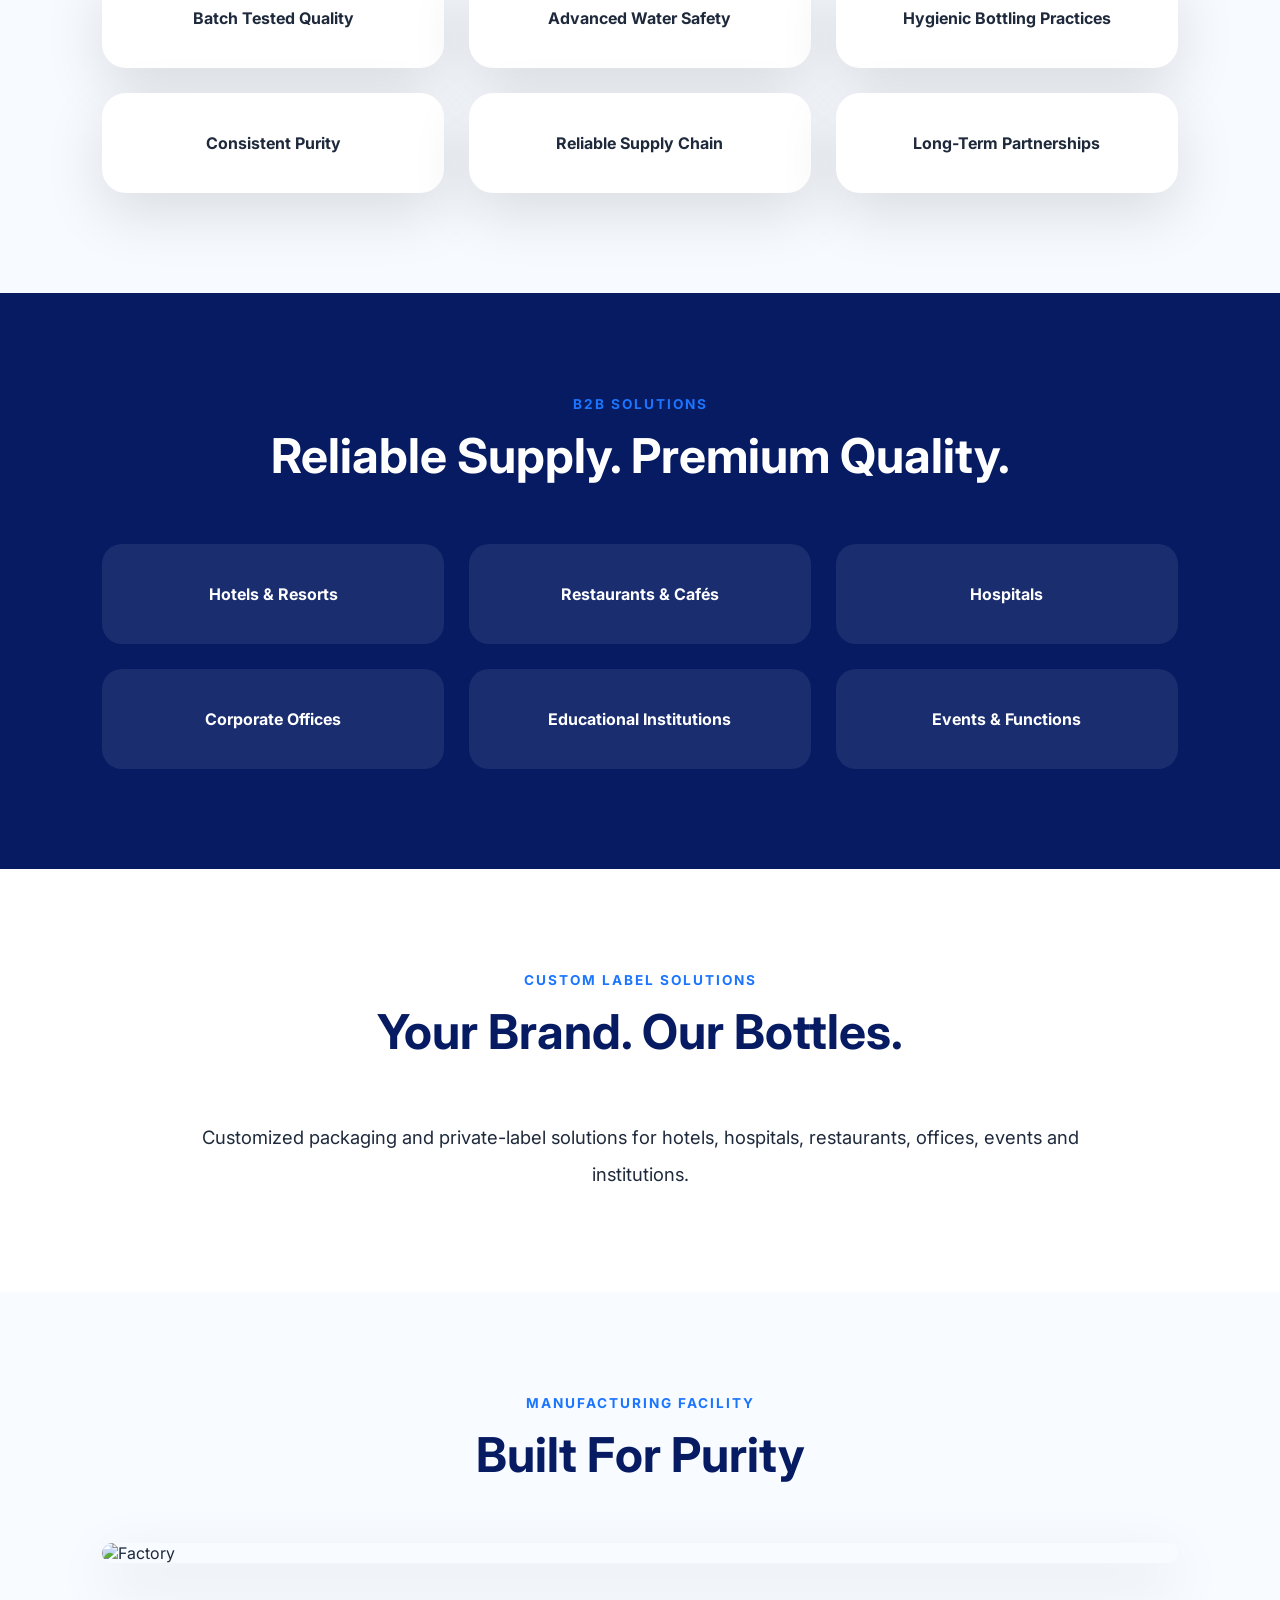
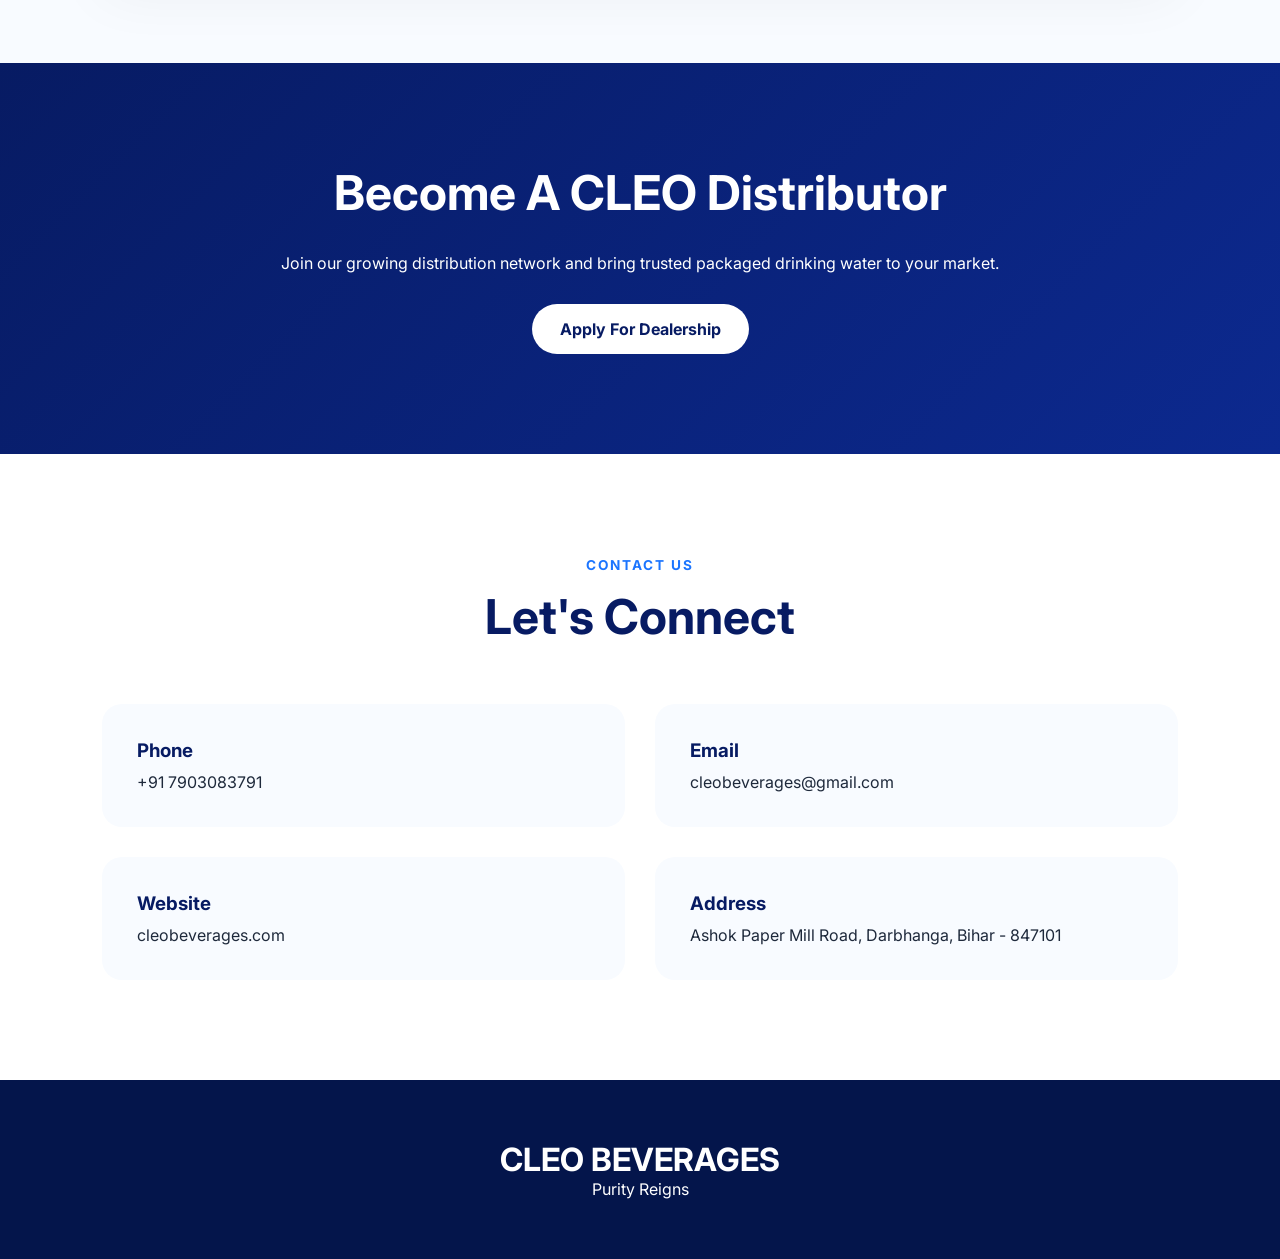
==== commit 531f2a48: "Update index.html" ====
--- a/index.html
+++ b/index.html
@@ -45,22 +45,36 @@
 
         <div class="hero-content">
 
-            <span class="hero-tag">
-                PREMIUM PACKAGED DRINKING WATER
-            </span>
-
-            <h1>
-                Purity Reigns.
-            </h1>
-
-            <h2>
-                Har Boond Mein Vishwas
-            </h2>
-
-            <p>
-                Premium packaged drinking water engineered for purity,
-                safety and trust.
-            </p>
+    <span class="hero-tag">
+        PREMIUM PACKAGED DRINKING WATER
+    </span>
+
+    <h1>
+        Every Drop Begins With Trust
+    </h1>
+
+    <h2>
+        Har Boond Mein Vishwas
+    </h2>
+
+    <p>
+        RO + UV + Ozone treated packaged drinking water
+        crafted for purity, safety and consistent quality.
+    </p>
+
+    <div class="hero-features">
+
+        <span>✓ RO + UV + Ozone</span>
+
+        <span>✓ Mineral Enriched</span>
+
+        <span>✓ Hygienic Bottling</span>
+
+    </div>
+
+    <div class="brand-line">
+        Purity Reigns
+    </div>
 
             <div class="hero-buttons">
 
--- a/CSS/style.css
+++ b/CSS/style.css
@@ -1,171 +1,673 @@
-/* =========================================================
-   CLEO Beverages — Premium Blue Aesthetic
-   ========================================================= */
-:root {
-  --navy-900: #050d1a;
-  --navy-800: #0a192f;
-  --navy-700: #112240;
-  --blue-accent: #0077b6;
-  --cyan-bright: #00b4d8;
-  --cyan-soft: #90e0ef;
-  --text-main: #e6f1ff;
-  --text-muted: #8892b0;
-  --glass-bg: rgba(17, 34, 64, 0.6);
-  --glass-border: rgba(0, 180, 216, 0.15);
-  
-  --font-display: 'Playfair Display', serif;
-  --font-sans: 'Outfit', sans-serif;
-  --transition: all 0.3s cubic-bezier(0.25, 0.8, 0.25, 1);
-}
-
-* { box-sizing: border-box; margin: 0; padding: 0; }
-html { scroll-behavior: smooth; }
-
-body {
-  font-family: var(--font-sans);
-  background-color: var(--navy-900);
-  color: var(--text-main);
-  line-height: 1.6;
-  overflow-x: hidden;
-}
-
-/* Typography */
-h1, h2, h3, h4 { font-family: var(--font-display); color: #fff; line-height: 1.2; }
-a { color: inherit; text-decoration: none; transition: var(--transition); }
-
-/* Glassmorphism Utility */
-.glass {
-  background: var(--glass-bg);
-  backdrop-filter: blur(12px);
-  -webkit-backdrop-filter: blur(12px);
-  border: 1px solid var(--glass-border);
-  border-radius: 16px;
-}
-
-/* Buttons */
-.btn {
-  display: inline-flex; align-items: center; justify-content: center;
-  padding: 14px 28px; border-radius: 50px; font-weight: 600; font-size: 15px;
-  letter-spacing: 0.5px; transition: var(--transition); cursor: pointer;
-}
-.btn--primary {
-  background: linear-gradient(135deg, var(--blue-accent), var(--cyan-bright));
-  color: #fff; box-shadow: 0 8px 20px rgba(0, 180, 216, 0.3);
-}
-.btn--primary:hover { transform: translateY(-3px); box-shadow: 0 12px 25px rgba(0, 180, 216, 0.4); }
-.btn--ghost {
-  background: transparent; border: 1px solid var(--cyan-bright); color: var(--cyan-bright);
-}
-.btn--ghost:hover { background: rgba(0, 180, 216, 0.1); }
-
-/* Navigation */
-.nav {
-  position: fixed; top: 0; width: 100%; z-index: 100;
-  display: flex; justify-content: space-between; align-items: center;
-  padding: 20px 5%; background: rgba(5, 13, 26, 0.8);
-  backdrop-filter: blur(10px); border-bottom: 1px solid rgba(255,255,255,0.05);
-}
-.nav__logo { font-family: var(--font-display); font-size: 28px; font-weight: 700; color: #fff; letter-spacing: 1px; }
-.nav__links { display: flex; gap: 30px; }
-.nav__links a { font-size: 15px; font-weight: 500; color: var(--text-main); }
-.nav__links a:hover { color: var(--cyan-bright); }
-.nav__cta { color: var(--cyan-bright); font-weight: 600; border: 1px solid var(--cyan-bright); padding: 8px 20px; border-radius: 50px; }
-.nav__cta:hover { background: var(--cyan-bright); color: var(--navy-900); }
-
-/* Hero Section */
-.hero {
-  position: relative; min-height: 100vh; display: flex; align-items: center;
-  padding: 120px 5% 60px; overflow: hidden;
-}
-.hero__bg-glow {
-  position: absolute; width: 600px; height: 600px; background: radial-gradient(circle, rgba(0,180,216,0.15) 0%, rgba(10,25,47,0) 70%);
-  top: 50%; right: 10%; transform: translateY(-50%); z-index: -1;
-}
-.hero__grid { display: grid; grid-template-columns: 1.2fr 0.8fr; gap: 40px; align-items: center; max-width: 1300px; margin: 0 auto; }
-.eyebrow { display: inline-block; padding: 6px 16px; background: rgba(0, 180, 216, 0.1); border: 1px solid var(--cyan-bright); border-radius: 50px; color: var(--cyan-bright); font-size: 12px; letter-spacing: 2px; text-transform: uppercase; margin-bottom: 24px; }
-.hero__title { font-size: clamp(40px, 6vw, 70px); margin-bottom: 24px; }
-.hero__title span { color: var(--cyan-bright); font-style: italic; }
-.hero__lede { font-size: 18px; color: var(--text-muted); margin-bottom: 40px; max-width: 500px; }
-.hero__cta-row { display: flex; gap: 20px; }
-.floating-bottle { width: 100%; max-width: 400px; animation: float 6s ease-in-out infinite; drop-shadow: 0 30px 40px rgba(0,0,0,0.5); }
-
-@keyframes float {
-  0%, 100% { transform: translateY(0); }
-  50% { transform: translateY(-20px); }
-}
-
-/* Sections */
-.section { padding: 100px 5%; max-width: 1300px; margin: 0 auto; }
-.section__head.center { text-align: center; margin-bottom: 60px; }
-.section__head { margin-bottom: 50px; }
-.section__title { font-size: 42px; margin-bottom: 16px; }
-.section__sub { font-size: 18px; color: var(--cyan-soft); }
-
-/* Features Grid */
-.features__grid { display: grid; grid-template-columns: repeat(auto-fit, minmax(250px, 1fr)); gap: 30px; }
-.feature-card { padding: 40px 30px; text-align: center; transition: var(--transition); }
-.feature-card:hover { transform: translateY(-10px); border-color: var(--cyan-bright); }
-.feature-card i { width: 40px; height: 40px; color: var(--cyan-bright); margin-bottom: 20px; }
-.feature-card h3 { font-size: 22px; margin-bottom: 12px; }
-.feature-card p { font-size: 15px; color: var(--text-muted); }
-
-/* Process Timeline */
-.process__timeline { display: grid; grid-template-columns: repeat(auto-fit, minmax(300px, 1fr)); gap: 40px; }
-.process__step { position: relative; padding-left: 60px; }
-.step-icon { position: absolute; left: 0; top: 0; width: 40px; height: 40px; background: rgba(0, 180, 216, 0.1); border: 1px solid var(--cyan-bright); border-radius: 50%; display: flex; align-items: center; justify-content: center; color: var(--cyan-bright); }
-.process__step h4 { font-size: 20px; margin-bottom: 8px; color: #fff; }
-.process__step p { font-size: 14px; color: var(--text-muted); }
-
-/* Services */
-.services__grid { display: grid; grid-template-columns: repeat(auto-fit, minmax(320px, 1fr)); gap: 30px; margin-bottom: 40px; }
-.service-block { padding: 40px; transition: var(--transition); }
-.service-block:hover { background: rgba(0, 180, 216, 0.05); }
-.service-block i { width: 36px; height: 36px; color: var(--cyan-bright); margin-bottom: 20px; }
-.service-block h3 { font-size: 24px; margin-bottom: 15px; }
-.service-block p { color: var(--text-muted); }
-
-.occasions-banner { padding: 40px; text-align: center; background: linear-gradient(135deg, rgba(17,34,64,0.8), rgba(0,119,182,0.2)); }
-.occasions-banner h3 { font-size: 28px; margin-bottom: 30px; color: var(--cyan-soft); }
-.occasions-list { display: flex; flex-wrap: wrap; justify-content: center; gap: 20px; }
-.occasions-list span { display: inline-flex; align-items: center; gap: 8px; padding: 10px 20px; background: rgba(0,0,0,0.3); border-radius: 30px; font-size: 14px; color: #fff; }
-.occasions-list i { width: 16px; height: 16px; color: var(--cyan-bright); }
-
-/* Footer */
-.footer { background: #02060d; padding: 80px 5% 30px; border-top: 1px solid rgba(255,255,255,0.05); }
-.footer__grid { max-width: 1300px; margin: 0 auto; display: grid; grid-template-columns: 1fr 1fr; gap: 60px; align-items: center; margin-bottom: 60px; }
-.footer__brand { padding-right: 40px; }
-.footer__logo { font-size: 60px; font-weight: 700; letter-spacing: 2px; margin-bottom: 10px; }
-.footer__tagline { font-family: var(--font-display); font-size: 24px; font-style: italic; color: var(--cyan-bright); margin-bottom: 20px; }
-.gstin { font-family: var(--font-mono); font-size: 13px; color: var(--text-muted); }
-
-.footer__contact { padding: 40px; }
-.footer__contact h3 { margin-bottom: 24px; font-size: 24px; }
-.footer__contact ul { list-style: none; }
-.footer__contact li { display: flex; align-items: flex-start; gap: 16px; margin-bottom: 20px; }
-.footer__contact i { color: var(--cyan-bright); flex-shrink: 0; margin-top: 4px; }
-.phone-list { display: flex; flex-direction: column; gap: 5px; }
-.footer__contact a { transition: var(--transition); }
-.footer__contact a:hover { color: var(--cyan-bright); }
-
-.footer__base { text-align: center; padding-top: 30px; border-top: 1px solid rgba(255,255,255,0.05); color: var(--text-muted); font-size: 14px; }
-
-/* Responsive */
-@media (max-width: 968px) {
-  .hero__grid { grid-template-columns: 1fr; text-align: center; }
-  .hero__title { font-size: 48px; }
-  .hero__lede { margin: 0 auto 30px; }
-  .hero__cta-row { justify-content: center; }
-  .footer__grid { grid-template-columns: 1fr; }
-}
-@media (max-width: 768px) {
-  .nav__links { display: none; }
-  .btn { padding: 12px 24px; }
-}
-
-/* Animations */
-[data-reveal] {
-  opacity: 0; transform: translateY(30px);
-  transition: opacity 0.8s ease, transform 0.8s ease;
-  transition-delay: calc(var(--delay, 0) * 1ms);
-}
-[data-reveal].is-revealed { opacity: 1; transform: translateY(0); }
+:root{
+
+    --primary:#071B63;
+    --secondary:#1B75FF;
+    --accent:#49A6FF;
+
+    --white:#ffffff;
+    --light:#F7FAFF;
+
+    --text:#1E293B;
+
+    --shadow:0 20px 60px rgba(0,0,0,.12);
+
+    --radius:24px;
+
+}
+
+*{
+    margin:0;
+    padding:0;
+    box-sizing:border-box;
+}
+
+html{
+    scroll-behavior:smooth;
+}
+
+body{
+
+    font-family:'Inter',sans-serif;
+    background:var(--light);
+    color:var(--text);
+    overflow-x:hidden;
+
+}
+
+img{
+    max-width:100%;
+    display:block;
+}
+
+a{
+    text-decoration:none;
+}
+
+section{
+
+    padding:100px 8%;
+
+}
+
+.section-header{
+
+    text-align:center;
+    margin-bottom:60px;
+
+}
+
+.section-header span{
+
+    color:var(--secondary);
+    font-weight:700;
+    letter-spacing:2px;
+    font-size:.85rem;
+
+}
+
+.section-header h2{
+
+    margin-top:15px;
+    font-size:3rem;
+    color:var(--primary);
+    line-height:1.15;
+
+}
+
+/* ======================
+NAVBAR
+====================== */
+
+.navbar{
+
+    position:fixed;
+    top:0;
+    left:0;
+    width:100%;
+
+    z-index:999;
+
+    padding:18px 8%;
+
+    display:flex;
+    justify-content:space-between;
+    align-items:center;
+
+    backdrop-filter:blur(14px);
+
+    background:rgba(255,255,255,.85);
+
+    border-bottom:1px solid rgba(0,0,0,.05);
+
+}
+
+.logo img{
+
+    height:60px;
+
+}
+
+.navbar nav{
+
+    display:flex;
+    gap:30px;
+
+}
+
+.navbar nav a{
+
+    color:var(--primary);
+    font-weight:600;
+
+}
+
+/* ======================
+BUTTONS
+====================== */
+
+.btn-primary{
+
+    display:inline-flex;
+
+    padding:15px 28px;
+
+    background:var(--primary);
+
+    color:white;
+
+    border-radius:50px;
+
+    font-weight:700;
+
+    transition:.3s;
+
+}
+
+.btn-primary:hover{
+
+    transform:translateY(-3px);
+
+}
+
+.btn-secondary{
+
+    display:inline-flex;
+
+    padding:15px 28px;
+
+    border:2px solid var(--primary);
+
+    color:var(--primary);
+
+    border-radius:50px;
+
+    font-weight:700;
+
+}
+
+/* ======================
+HERO
+====================== */
+
+.hero{
+
+    min-height:100vh;
+
+    display:grid;
+    grid-template-columns:1fr 1fr;
+
+    align-items:center;
+
+    gap:80px;
+
+    background:
+    linear-gradient(
+    135deg,
+    #f8fbff 0%,
+    #e8f2ff 100%
+    );
+
+}
+
+.hero-tag{
+
+    color:var(--secondary);
+
+    font-weight:700;
+
+    letter-spacing:2px;
+
+}
+
+.hero h1{
+
+    font-size:5rem;
+    color:var(--primary);
+    margin-top:20px;
+
+}
+
+.hero h2{
+
+    font-size:2rem;
+    margin-top:10px;
+    color:var(--secondary);
+
+}
+
+.hero p{
+
+    margin-top:25px;
+
+    max-width:550px;
+
+    font-size:1.1rem;
+
+    line-height:1.8;
+
+}
+
+.hero-buttons{
+
+    margin-top:35px;
+
+    display:flex;
+
+    gap:15px;
+
+}
+
+.hero-image{
+
+    display:flex;
+    justify-content:center;
+
+}
+
+.hero-image img{
+
+    max-height:720px;
+
+    filter:drop-shadow(0 30px 60px rgba(0,0,0,.15));
+
+}
+
+/* ======================
+ABOUT
+====================== */
+
+.about{
+
+    background:white;
+
+}
+
+.about-content{
+
+    max-width:900px;
+    margin:auto;
+
+    text-align:center;
+
+    font-size:1.15rem;
+
+    line-height:2;
+
+}
+
+.stats{
+
+    margin-top:60px;
+
+    display:grid;
+
+    grid-template-columns:repeat(4,1fr);
+
+    gap:25px;
+
+}
+
+.stat-card{
+
+    padding:35px;
+
+    background:white;
+
+    border-radius:var(--radius);
+
+    box-shadow:var(--shadow);
+
+    text-align:center;
+
+}
+
+/* ======================
+PRODUCTS
+====================== */
+
+.products{
+
+    background:#f8fbff;
+
+}
+
+.product-grid{
+
+    display:grid;
+
+    grid-template-columns:repeat(3,1fr);
+
+    gap:40px;
+
+}
+
+.product-card{
+
+    background:white;
+
+    padding:40px;
+
+    border-radius:var(--radius);
+
+    text-align:center;
+
+    box-shadow:var(--shadow);
+
+    transition:.35s;
+
+}
+
+.product-card:hover{
+
+    transform:translateY(-10px);
+
+}
+
+.product-card img{
+
+    height:320px;
+    object-fit:contain;
+    margin:auto;
+
+}
+
+.product-card h3{
+
+    margin-top:25px;
+
+    color:var(--primary);
+
+}
+
+/* ======================
+PROCESS
+====================== */
+
+.process{
+
+    background:white;
+
+}
+
+.timeline{
+
+    display:grid;
+
+    grid-template-columns:repeat(3,1fr);
+
+    gap:20px;
+
+}
+
+.timeline div{
+
+    padding:25px;
+
+    background:var(--primary);
+
+    color:white;
+
+    border-radius:18px;
+
+    text-align:center;
+
+    font-weight:700;
+
+}
+
+/* ======================
+WHY CLEO
+====================== */
+
+.why-grid{
+
+    display:grid;
+
+    grid-template-columns:repeat(3,1fr);
+
+    gap:25px;
+
+}
+
+.why-card{
+
+    padding:40px;
+
+    border-radius:var(--radius);
+
+    background:white;
+
+    box-shadow:var(--shadow);
+
+    text-align:center;
+
+    font-weight:700;
+
+}
+
+/* ======================
+B2B
+====================== */
+
+.b2b{
+
+    background:var(--primary);
+
+    color:white;
+
+}
+
+.b2b .section-header h2{
+
+    color:white;
+
+}
+
+.b2b-grid{
+
+    display:grid;
+
+    grid-template-columns:repeat(3,1fr);
+
+    gap:25px;
+
+}
+
+.b2b-grid div{
+
+    background:rgba(255,255,255,.08);
+
+    padding:40px;
+
+    border-radius:20px;
+
+    text-align:center;
+
+    font-weight:700;
+
+}
+
+/* ======================
+PRIVATE LABEL
+====================== */
+
+.private-label{
+
+    text-align:center;
+
+    background:white;
+
+}
+
+.private-label p{
+
+    max-width:900px;
+
+    margin:auto;
+
+    line-height:2;
+
+    font-size:1.15rem;
+
+}
+
+/* ======================
+FACILITY
+====================== */
+
+.facility{
+
+    background:#f8fbff;
+
+}
+
+.facility img{
+
+    width:100%;
+
+    border-radius:30px;
+
+    box-shadow:var(--shadow);
+
+}
+
+/* ======================
+DEALERSHIP
+====================== */
+
+.dealership{
+
+    text-align:center;
+
+    background:
+    linear-gradient(
+    135deg,
+    var(--primary),
+    #0c298f
+    );
+
+    color:white;
+
+}
+
+.dealership h2{
+
+    font-size:3rem;
+
+}
+
+.dealership p{
+
+    max-width:800px;
+
+    margin:25px auto;
+
+    line-height:2;
+
+}
+
+.dealership .btn-primary{
+
+    background:white;
+
+    color:var(--primary);
+
+}
+
+/* ======================
+CONTACT
+====================== */
+
+.contact{
+
+    background:white;
+
+}
+
+.contact-grid{
+
+    display:grid;
+
+    grid-template-columns:repeat(2,1fr);
+
+    gap:30px;
+
+}
+
+.contact-grid div{
+
+    padding:35px;
+
+    border-radius:20px;
+
+    background:#f8fbff;
+
+}
+
+.contact-grid h3{
+
+    color:var(--primary);
+
+    margin-bottom:10px;
+
+}
+
+/* ======================
+FOOTER
+====================== */
+
+footer{
+
+    background:#04154b;
+
+    color:white;
+
+    text-align:center;
+
+    padding:60px 20px;
+
+}
+
+footer h3{
+
+    font-size:2rem;
+
+}
+
+/* ======================
+RESPONSIVE
+====================== */
+
+@media(max-width:992px){
+
+    .hero{
+
+        grid-template-columns:1fr;
+
+        text-align:center;
+
+        padding-top:140px;
+
+    }
+
+    .hero-buttons{
+
+        justify-content:center;
+
+    }
+
+    .stats,
+    .product-grid,
+    .why-grid,
+    .b2b-grid,
+    .contact-grid{
+
+        grid-template-columns:1fr;
+
+    }
+
+    .timeline{
+
+        grid-template-columns:1fr;
+
+    }
+
+    .hero h1{
+
+        font-size:3.2rem;
+
+    }
+
+    .section-header h2{
+
+        font-size:2.3rem;
+
+    }
+
+    .navbar nav{
+
+        display:none;
+
+    }
+
+}
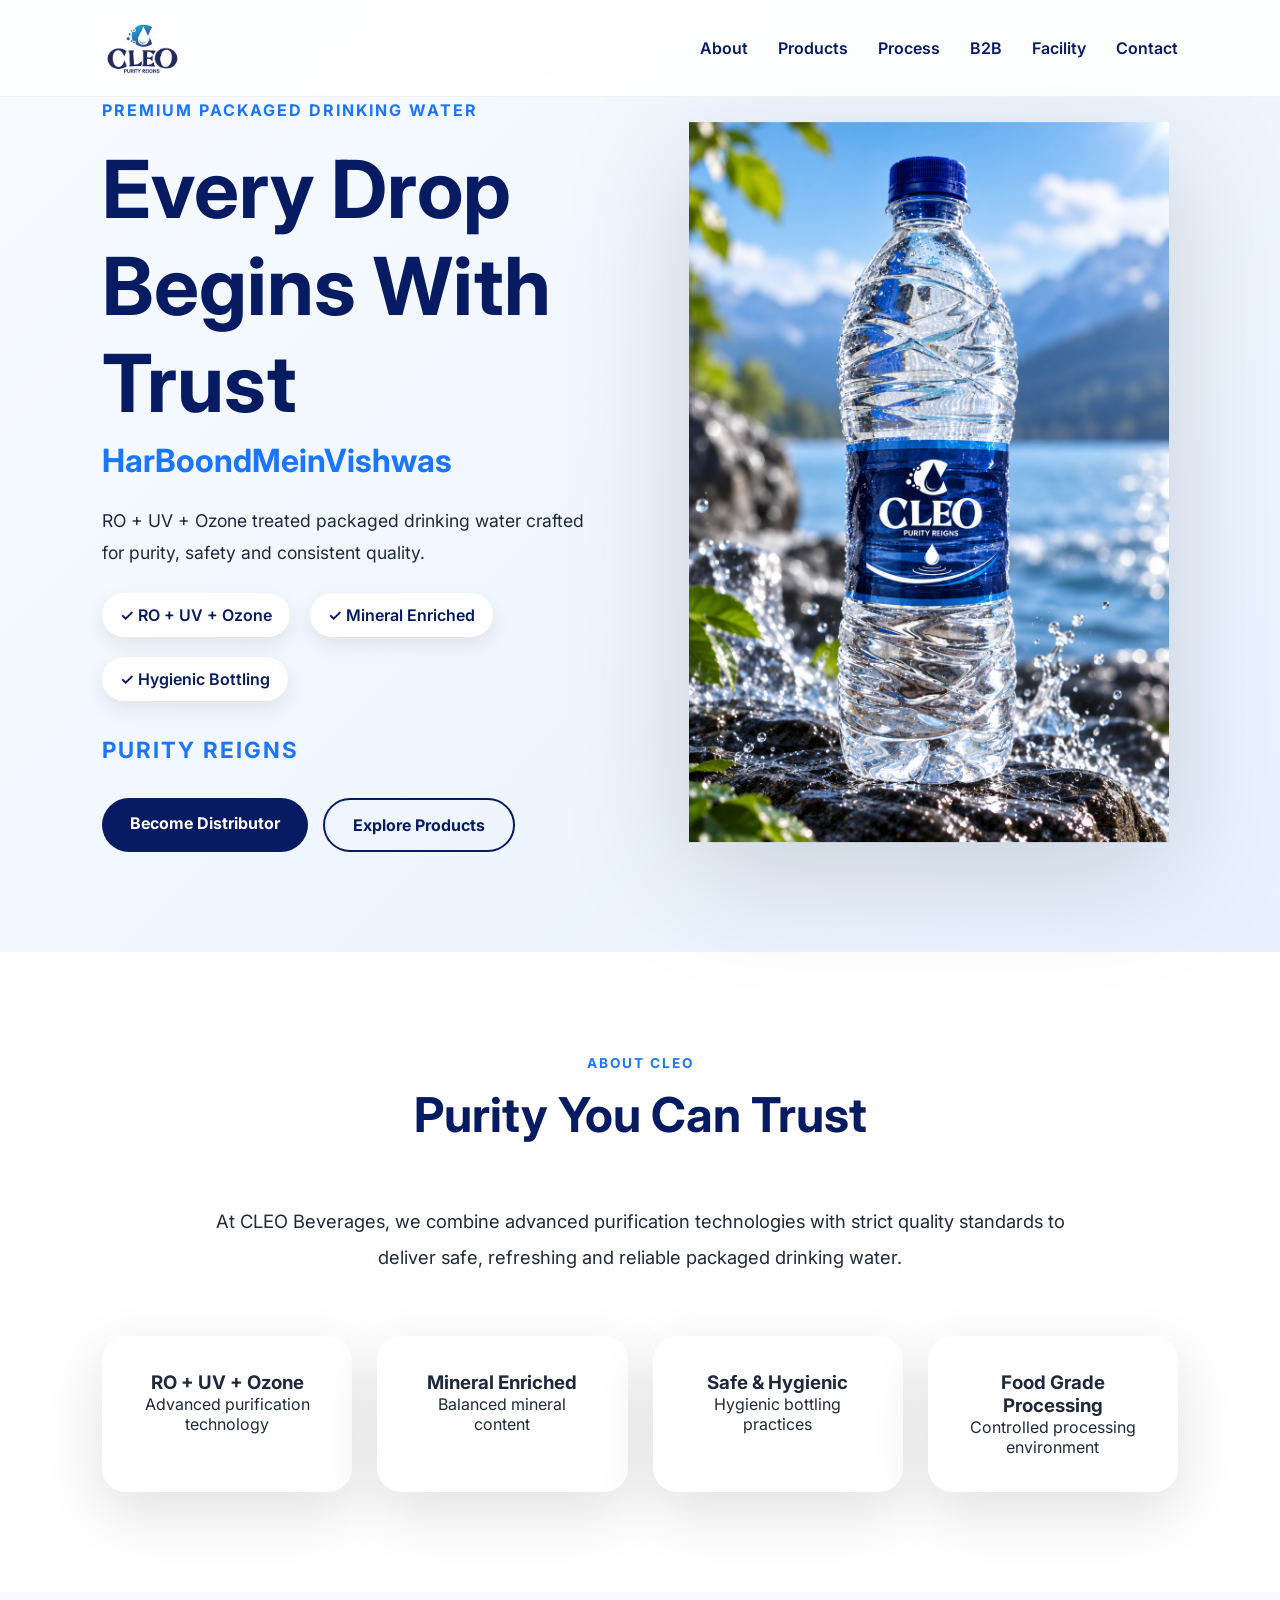
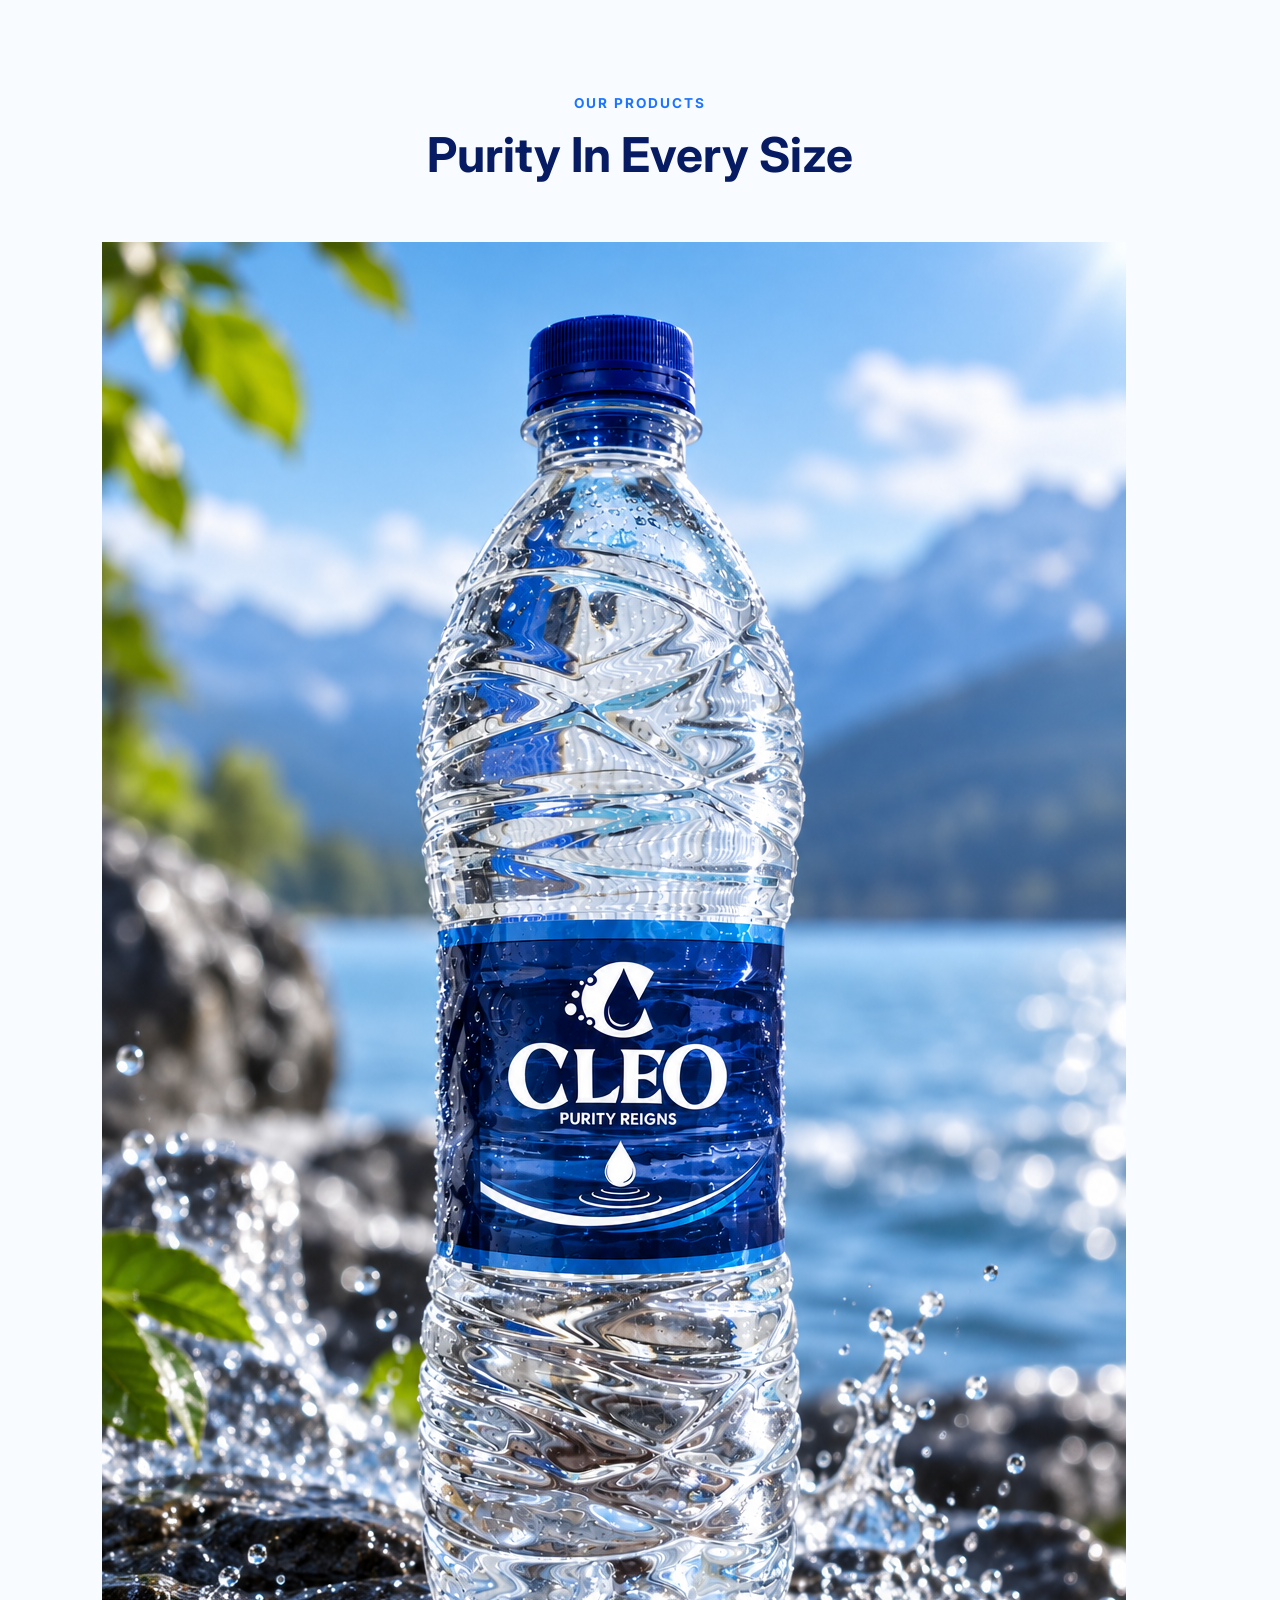
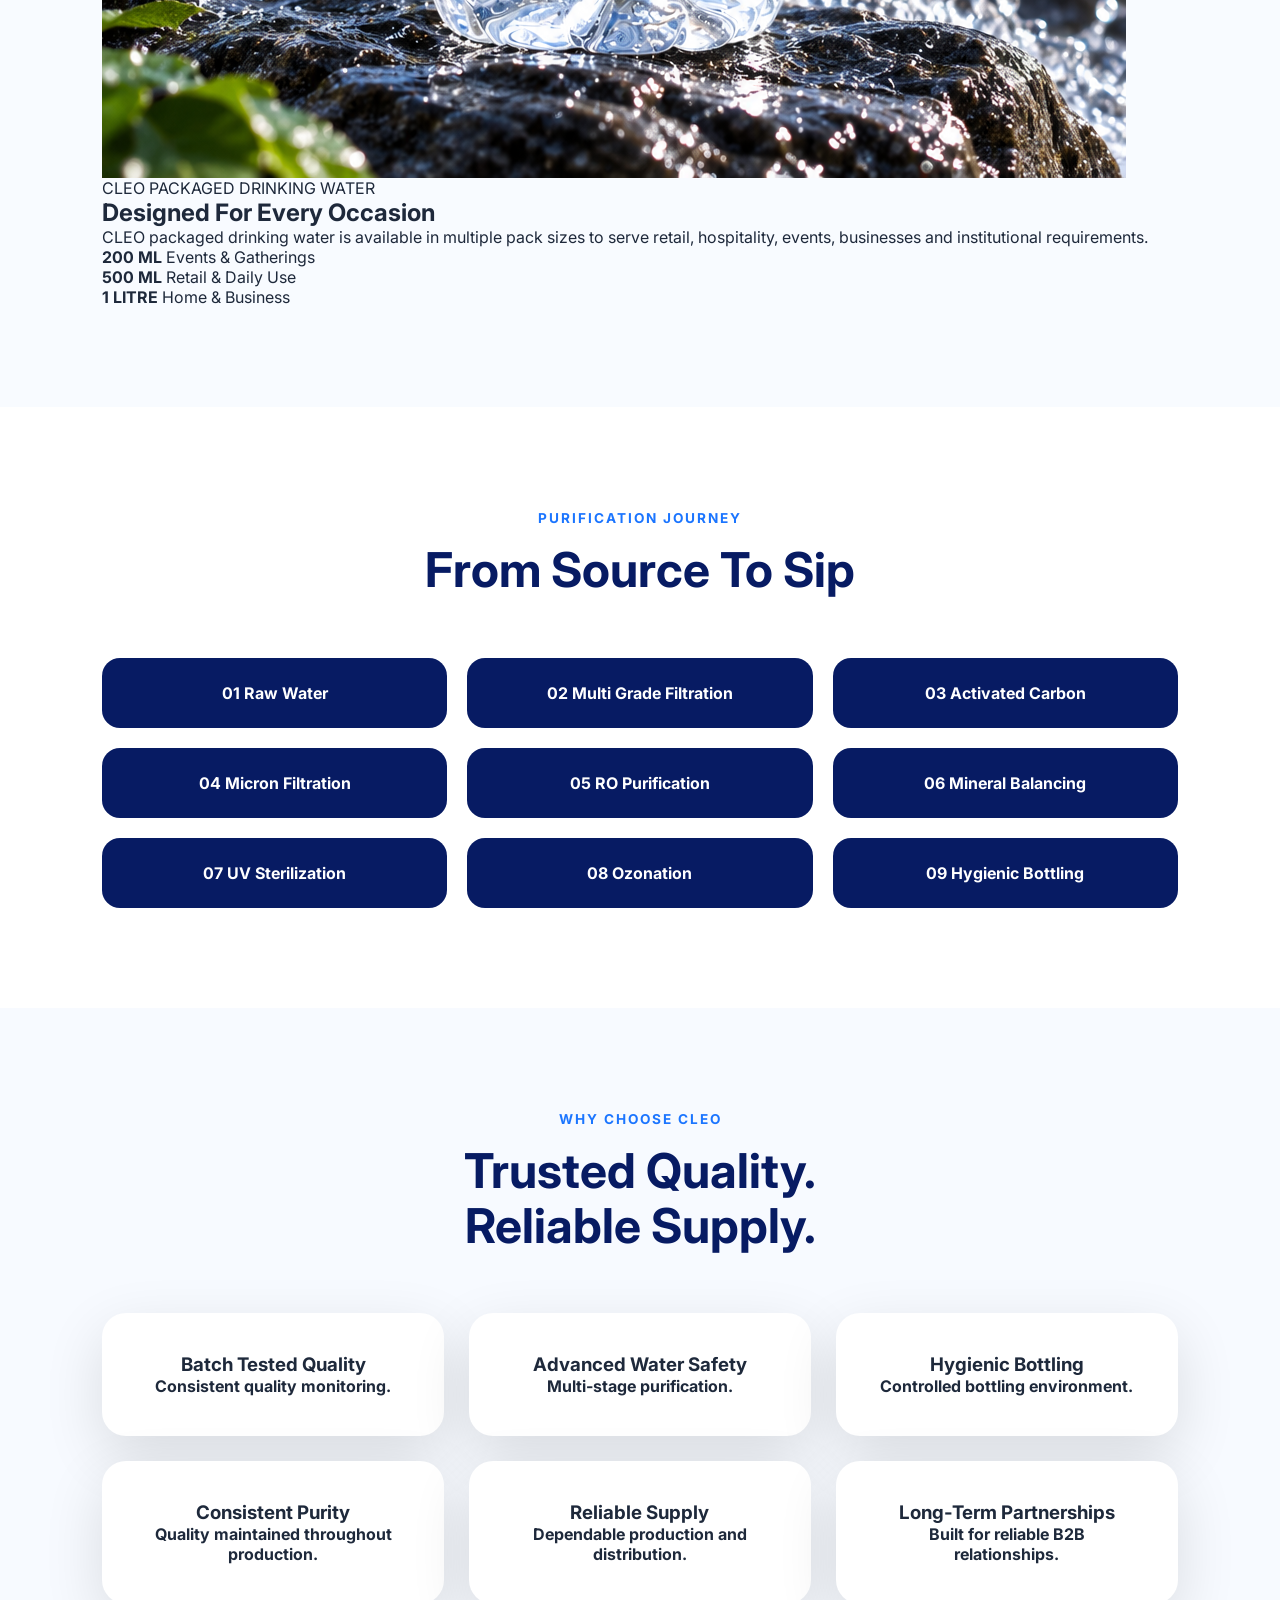
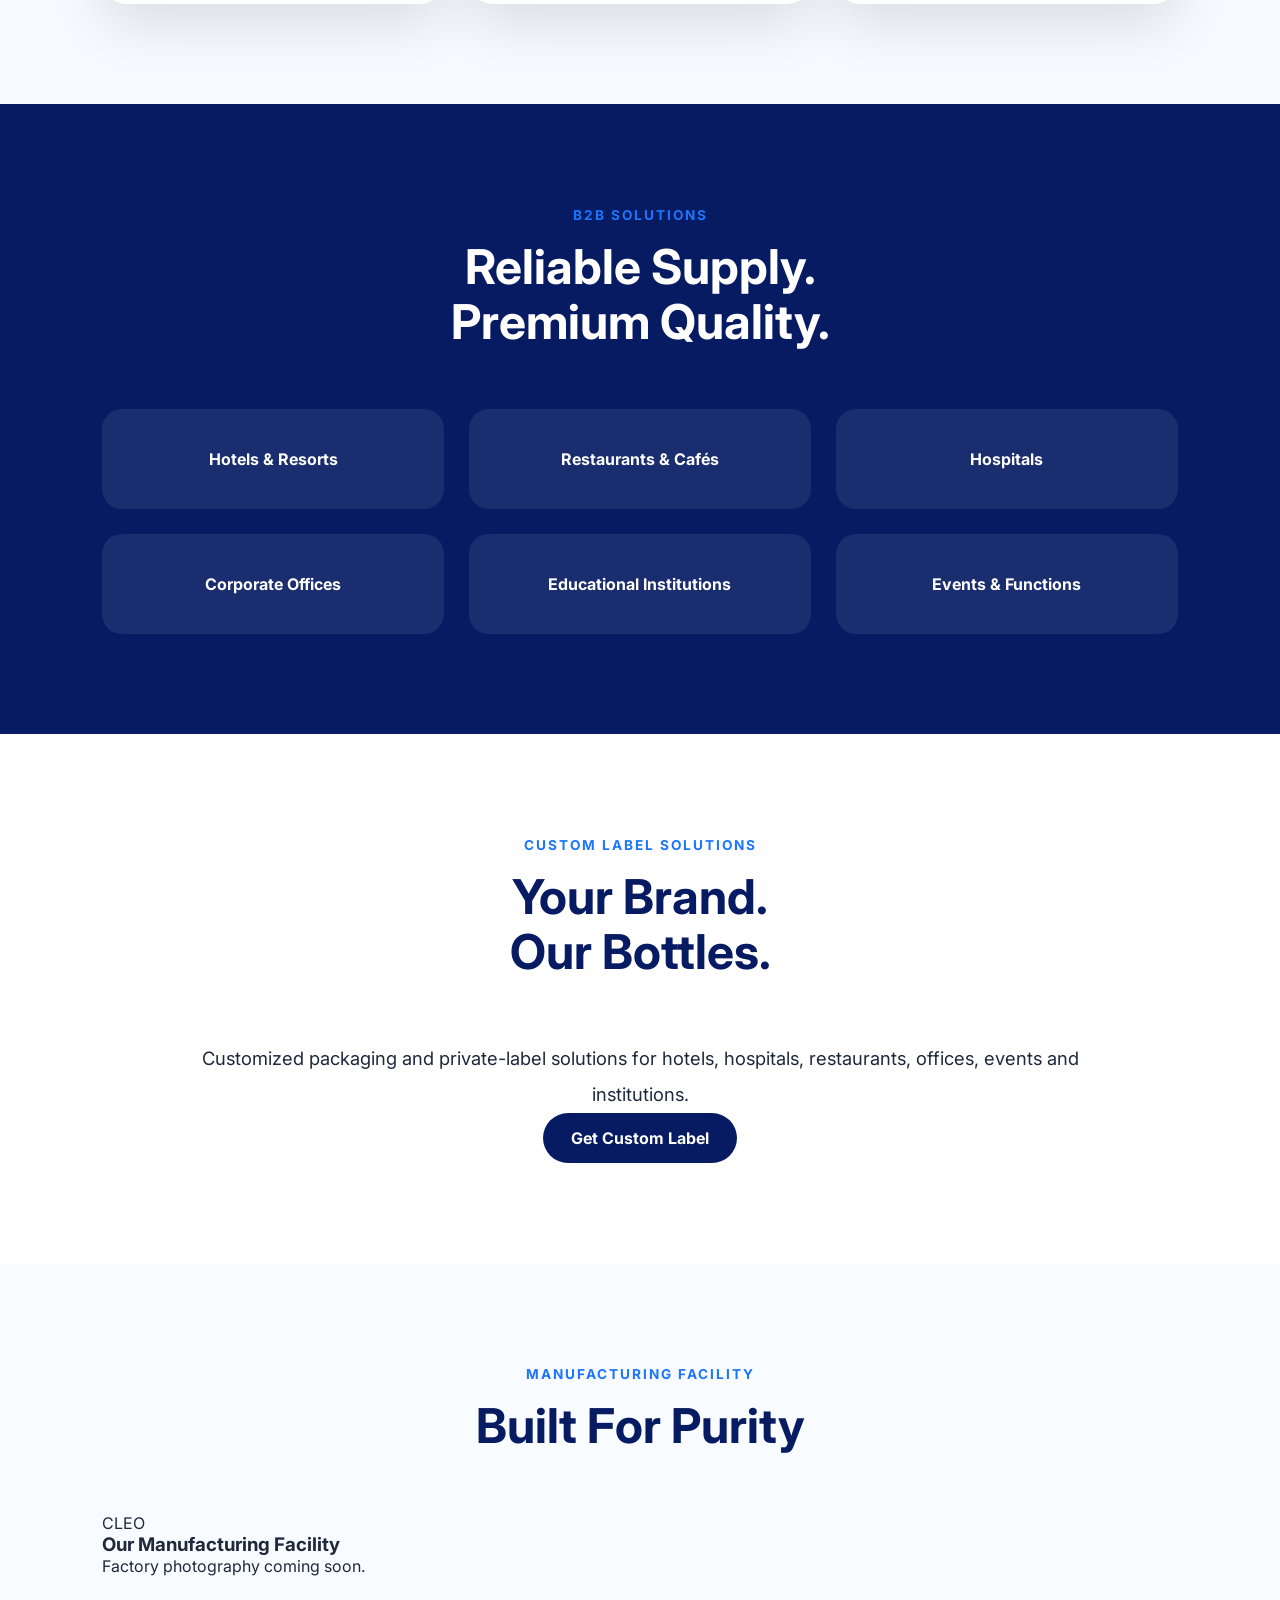
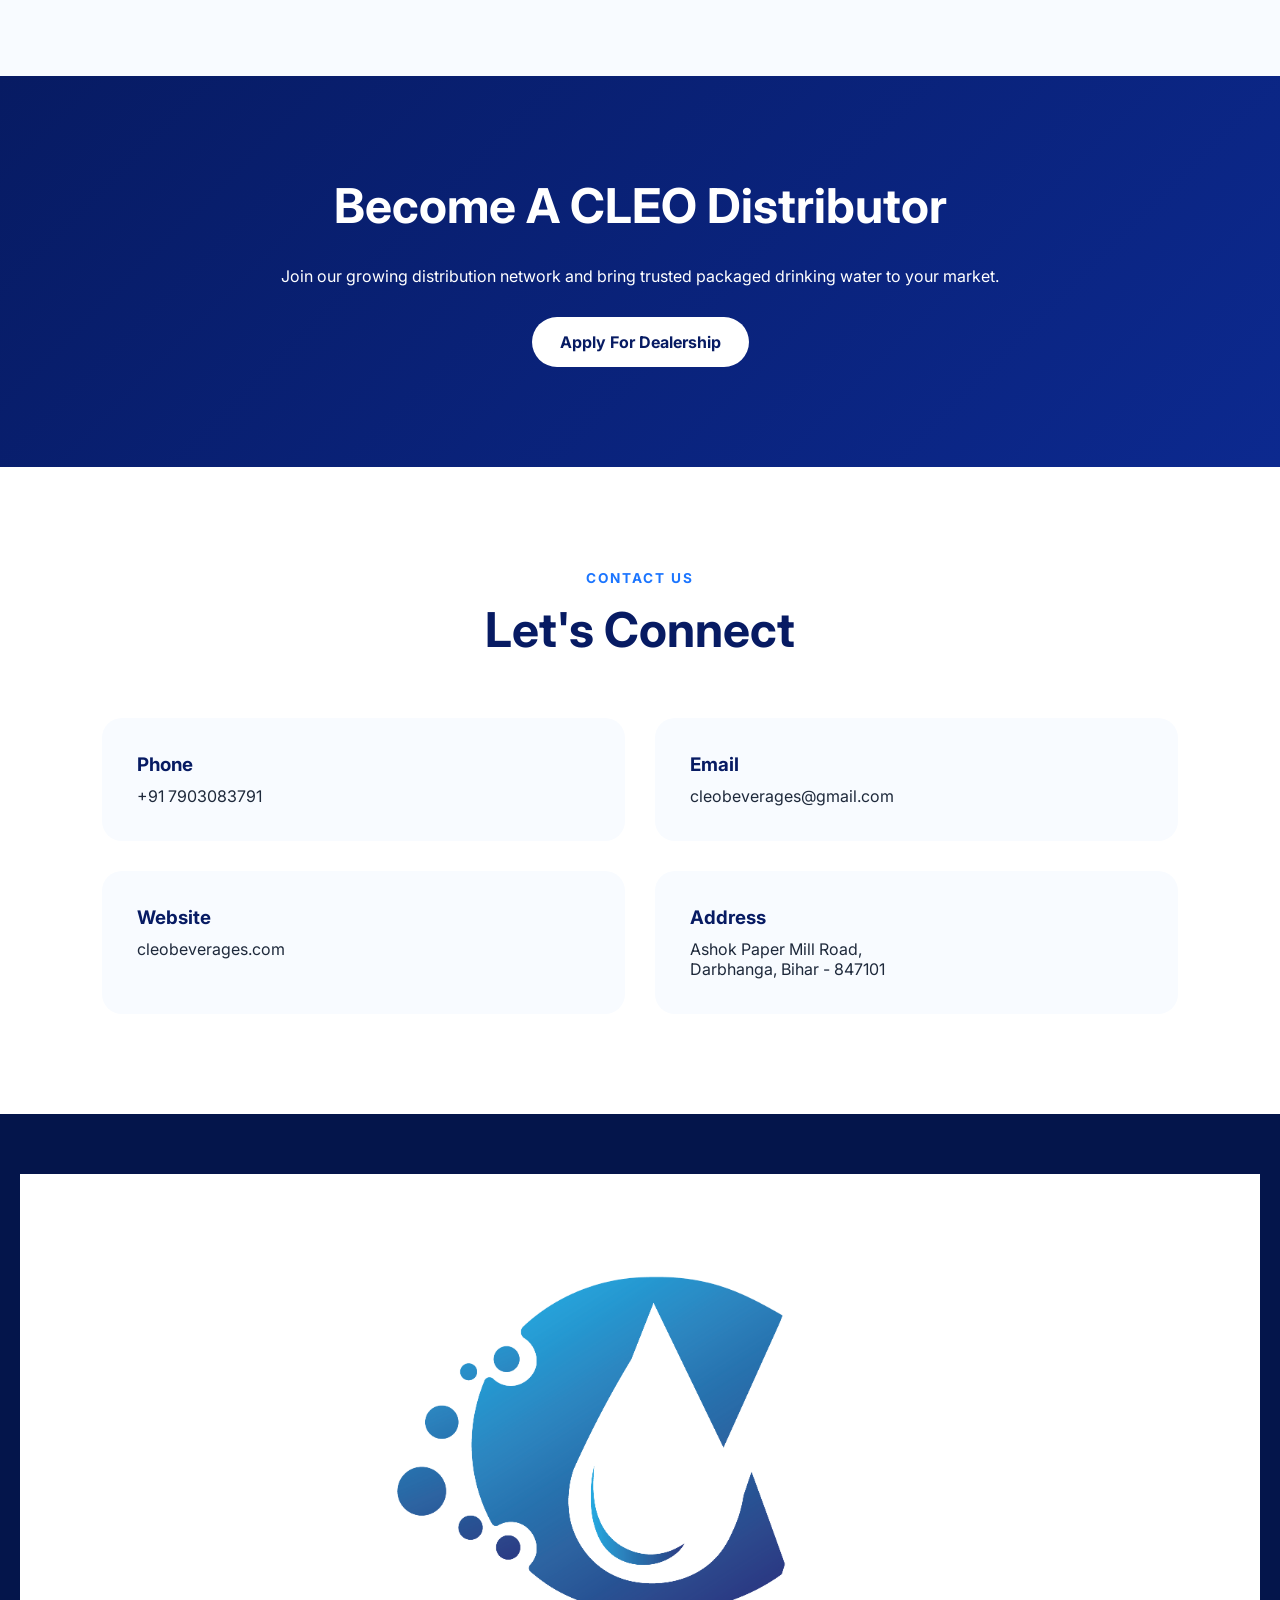
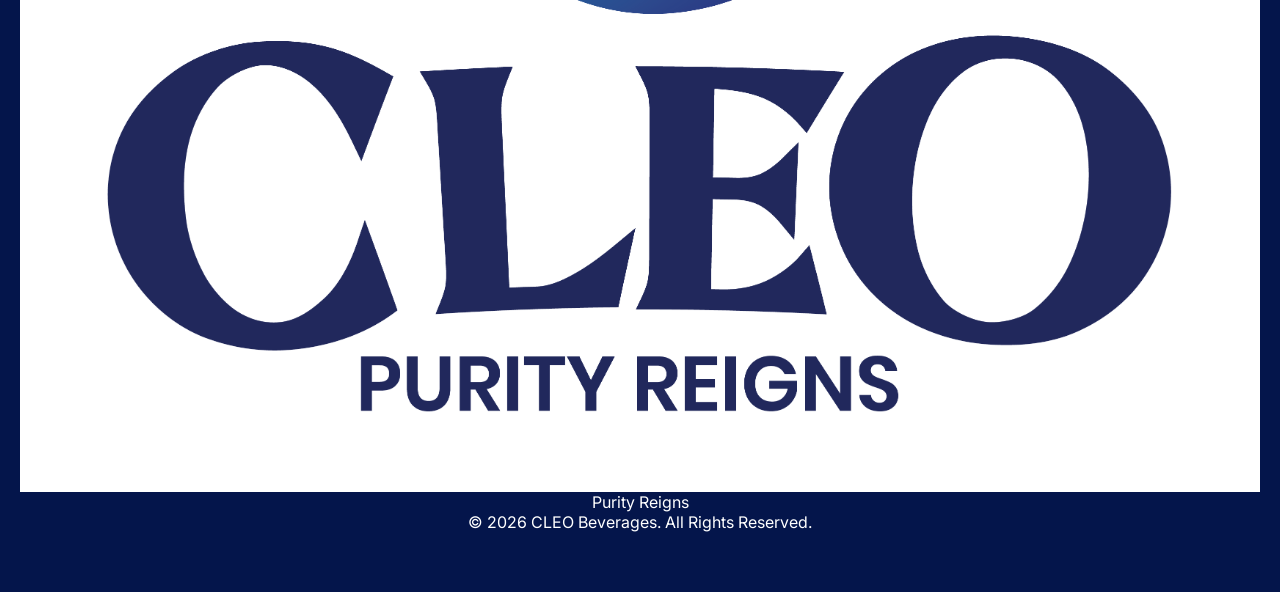
==== commit 52eacc66: "Update index.html" ====
--- a/index.html
+++ b/index.html
@@ -2,6 +2,7 @@
 <html lang="en">
 
 <head>
+
     <meta charset="UTF-8">
     <meta name="viewport" content="width=device-width, initial-scale=1.0">
 
@@ -11,436 +12,780 @@
         content="CLEO Beverages - Premium Packaged Drinking Water. RO + UV + Ozonation Treated. Bulk Supply, Distribution & Private Label Solutions.">
 
     <link rel="stylesheet" href="CSS/style.css">
-    <link rel="icon" href="assets/icons/favicon.svg">
+
+    <link rel="icon" href="assets/icons/Cleo%20Logo.png">
 
     <link rel="preconnect" href="https://fonts.googleapis.com">
-    <link href="https://fonts.googleapis.com/css2?family=Inter:wght@300;400;500;600;700;800&display=swap"
+
+    <link
+        href="https://fonts.googleapis.com/css2?family=Inter:wght@300;400;500;600;700;800&display=swap"
         rel="stylesheet">
+
 </head>
 
+
 <body>
 
-    <!-- NAVBAR -->
-
-    <header class="navbar">
-
-        <div class="logo">
-            <img src="assets/logo/cleo-logo.png" alt="CLEO">
-        </div>
-
-        <nav>
-            <a href="#about">About</a>
-            <a href="#products">Products</a>
-            <a href="#process">Process</a>
-            <a href="#b2b">B2B</a>
-            <a href="#facility">Facility</a>
-            <a href="#contact">Contact</a>
-        </nav>
-
-    </header>
-
-    <!-- HERO -->
-
-    <section class="hero">
-
-        <div class="hero-content">
-
-    <span class="hero-tag">
-        PREMIUM PACKAGED DRINKING WATER
-    </span>
-
-    <h1>
-        Every Drop Begins With Trust
-    </h1>
+
+<!-- =========================
+     NAVBAR
+========================= -->
+
+<header class="navbar">
+
+    <a href="#" class="logo">
+
+        <img
+            src="assets/icons/Cleo%20Logo.png"
+            alt="CLEO Beverages Logo">
+
+    </a>
+
+
+    <nav>
+
+        <a href="#about">About</a>
+
+        <a href="#products">Products</a>
+
+        <a href="#process">Process</a>
+
+        <a href="#b2b">B2B</a>
+
+        <a href="#facility">Facility</a>
+
+        <a href="#contact">Contact</a>
+
+    </nav>
+
+</header>
+
+
+
+<!-- =========================
+     HERO
+========================= -->
+
+<section class="hero">
+
+
+    <div class="hero-content">
+
+        <span class="hero-tag">
+            PREMIUM PACKAGED DRINKING WATER
+        </span>
+
+
+        <h1>
+            Every Drop<br>
+            Begins With Trust
+        </h1>
+
+
+        <h2>
+            Har Boond Mein Vishwas
+        </h2>
+
+
+        <p>
+
+            RO + UV + Ozone treated packaged drinking water
+            crafted for purity, safety and consistent quality.
+
+        </p>
+
+
+        <div class="hero-features">
+
+            <span>✓ RO + UV + Ozone</span>
+
+            <span>✓ Mineral Enriched</span>
+
+            <span>✓ Hygienic Bottling</span>
+
+        </div>
+
+
+        <div class="brand-line">
+
+            PURITY REIGNS
+
+        </div>
+
+
+        <div class="hero-buttons">
+
+            <a href="#contact" class="btn-primary">
+                Become Distributor
+            </a>
+
+            <a href="#products" class="btn-secondary">
+                Explore Products
+            </a>
+
+        </div>
+
+    </div>
+
+
+
+    <!-- ONLY BOTTLE IMAGE -->
+
+    <div class="hero-image">
+
+        <img
+            src="assets/icons/Bottle%20Image.png"
+            alt="CLEO Packaged Drinking Water Bottle">
+
+    </div>
+
+
+</section>
+
+
+
+<!-- =========================
+     ABOUT
+========================= -->
+
+<section id="about" class="about">
+
+
+    <div class="section-header">
+
+        <span>ABOUT CLEO</span>
+
+        <h2>
+            Purity You Can Trust
+        </h2>
+
+    </div>
+
+
+    <div class="about-content">
+
+        <p>
+
+            At CLEO Beverages, we combine advanced purification
+            technologies with strict quality standards to deliver
+            safe, refreshing and reliable packaged drinking water.
+
+        </p>
+
+    </div>
+
+
+    <div class="stats">
+
+
+        <div class="stat-card">
+
+            <h3>RO + UV + Ozone</h3>
+
+            <p>
+                Advanced purification technology
+            </p>
+
+        </div>
+
+
+        <div class="stat-card">
+
+            <h3>Mineral Enriched</h3>
+
+            <p>
+                Balanced mineral content
+            </p>
+
+        </div>
+
+
+        <div class="stat-card">
+
+            <h3>Safe & Hygienic</h3>
+
+            <p>
+                Hygienic bottling practices
+            </p>
+
+        </div>
+
+
+        <div class="stat-card">
+
+            <h3>Food Grade Processing</h3>
+
+            <p>
+                Controlled processing environment
+            </p>
+
+        </div>
+
+
+    </div>
+
+</section>
+
+
+
+<!-- =========================
+     PRODUCTS
+========================= -->
+
+<section id="products" class="products">
+
+
+    <div class="section-header">
+
+        <span>OUR PRODUCTS</span>
+
+        <h2>
+            Purity In Every Size
+        </h2>
+
+    </div>
+
+
+    <div class="product-showcase">
+
+
+        <!-- SAME SINGLE BOTTLE IMAGE -->
+
+        <div class="product-image">
+
+            <img
+                src="assets/icons/Bottle%20Image.png"
+                alt="CLEO Water Bottle">
+
+        </div>
+
+
+        <div class="product-info">
+
+            <span class="product-label">
+                CLEO PACKAGED DRINKING WATER
+            </span>
+
+
+            <h2>
+                Designed For
+                Every Occasion
+            </h2>
+
+
+            <p>
+
+                CLEO packaged drinking water is available
+                in multiple pack sizes to serve retail,
+                hospitality, events, businesses and
+                institutional requirements.
+
+            </p>
+
+
+            <div class="sizes">
+
+
+                <div class="size-card">
+
+                    <strong>200 ML</strong>
+
+                    <span>
+                        Events & Gatherings
+                    </span>
+
+                </div>
+
+
+                <div class="size-card">
+
+                    <strong>500 ML</strong>
+
+                    <span>
+                        Retail & Daily Use
+                    </span>
+
+                </div>
+
+
+                <div class="size-card">
+
+                    <strong>1 LITRE</strong>
+
+                    <span>
+                        Home & Business
+                    </span>
+
+                </div>
+
+
+            </div>
+
+        </div>
+
+
+    </div>
+
+</section>
+
+
+
+<!-- =========================
+     PURIFICATION PROCESS
+========================= -->
+
+<section id="process" class="process">
+
+
+    <div class="section-header">
+
+        <span>PURIFICATION JOURNEY</span>
+
+        <h2>
+            From Source To Sip
+        </h2>
+
+    </div>
+
+
+    <div class="timeline">
+
+
+        <div>
+            <span>01</span>
+            Raw Water
+        </div>
+
+
+        <div>
+            <span>02</span>
+            Multi Grade Filtration
+        </div>
+
+
+        <div>
+            <span>03</span>
+            Activated Carbon
+        </div>
+
+
+        <div>
+            <span>04</span>
+            Micron Filtration
+        </div>
+
+
+        <div>
+            <span>05</span>
+            RO Purification
+        </div>
+
+
+        <div>
+            <span>06</span>
+            Mineral Balancing
+        </div>
+
+
+        <div>
+            <span>07</span>
+            UV Sterilization
+        </div>
+
+
+        <div>
+            <span>08</span>
+            Ozonation
+        </div>
+
+
+        <div>
+            <span>09</span>
+            Hygienic Bottling
+        </div>
+
+
+    </div>
+
+</section>
+
+
+
+<!-- =========================
+     WHY CLEO
+========================= -->
+
+<section class="why-cleo">
+
+
+    <div class="section-header">
+
+        <span>WHY CHOOSE CLEO</span>
+
+        <h2>
+            Trusted Quality.<br>
+            Reliable Supply.
+        </h2>
+
+    </div>
+
+
+    <div class="why-grid">
+
+
+        <div class="why-card">
+
+            <h3>Batch Tested Quality</h3>
+
+            <p>
+                Consistent quality monitoring.
+            </p>
+
+        </div>
+
+
+        <div class="why-card">
+
+            <h3>Advanced Water Safety</h3>
+
+            <p>
+                Multi-stage purification.
+            </p>
+
+        </div>
+
+
+        <div class="why-card">
+
+            <h3>Hygienic Bottling</h3>
+
+            <p>
+                Controlled bottling environment.
+            </p>
+
+        </div>
+
+
+        <div class="why-card">
+
+            <h3>Consistent Purity</h3>
+
+            <p>
+                Quality maintained throughout production.
+            </p>
+
+        </div>
+
+
+        <div class="why-card">
+
+            <h3>Reliable Supply</h3>
+
+            <p>
+                Dependable production and distribution.
+            </p>
+
+        </div>
+
+
+        <div class="why-card">
+
+            <h3>Long-Term Partnerships</h3>
+
+            <p>
+                Built for reliable B2B relationships.
+            </p>
+
+        </div>
+
+
+    </div>
+
+</section>
+
+
+
+<!-- =========================
+     B2B
+========================= -->
+
+<section id="b2b" class="b2b">
+
+
+    <div class="section-header">
+
+        <span>B2B SOLUTIONS</span>
+
+        <h2>
+            Reliable Supply.<br>
+            Premium Quality.
+        </h2>
+
+    </div>
+
+
+    <div class="b2b-grid">
+
+
+        <div>
+            Hotels & Resorts
+        </div>
+
+
+        <div>
+            Restaurants & Cafés
+        </div>
+
+
+        <div>
+            Hospitals
+        </div>
+
+
+        <div>
+            Corporate Offices
+        </div>
+
+
+        <div>
+            Educational Institutions
+        </div>
+
+
+        <div>
+            Events & Functions
+        </div>
+
+
+    </div>
+
+</section>
+
+
+
+<!-- =========================
+     PRIVATE LABEL
+========================= -->
+
+<section class="private-label">
+
+
+    <div class="section-header">
+
+        <span>CUSTOM LABEL SOLUTIONS</span>
+
+        <h2>
+            Your Brand.<br>
+            Our Bottles.
+        </h2>
+
+    </div>
+
+
+    <p>
+
+        Customized packaging and private-label solutions
+        for hotels, hospitals, restaurants, offices,
+        events and institutions.
+
+    </p>
+
+
+    <a href="#contact" class="btn-primary">
+
+        Get Custom Label
+
+    </a>
+
+
+</section>
+
+
+
+<!-- =========================
+     FACTORY
+     
+     IMAGE WILL BE ADDED LATER
+========================= -->
+
+<section id="facility" class="facility">
+
+
+    <div class="section-header">
+
+        <span>MANUFACTURING FACILITY</span>
+
+        <h2>
+            Built For Purity
+        </h2>
+
+    </div>
+
+
+    <!-- FACTORY IMAGE PLACEHOLDER -->
+
+    <div class="factory-placeholder">
+
+        <div>
+
+            <span class="factory-icon">
+                CLEO
+            </span>
+
+            <h3>
+                Our Manufacturing Facility
+            </h3>
+
+            <p>
+                Factory photography coming soon.
+            </p>
+
+        </div>
+
+    </div>
+
+
+</section>
+
+
+
+<!-- =========================
+     DISTRIBUTOR
+========================= -->
+
+<section class="dealership">
+
 
     <h2>
-        Har Boond Mein Vishwas
+        Become A CLEO Distributor
     </h2>
 
+
     <p>
-        RO + UV + Ozone treated packaged drinking water
-        crafted for purity, safety and consistent quality.
+
+        Join our growing distribution network
+        and bring trusted packaged drinking water
+        to your market.
+
     </p>
 
-    <div class="hero-features">
-
-        <span>✓ RO + UV + Ozone</span>
-
-        <span>✓ Mineral Enriched</span>
-
-        <span>✓ Hygienic Bottling</span>
-
-    </div>
-
-    <div class="brand-line">
+
+    <a href="#contact" class="btn-primary">
+
+        Apply For Dealership
+
+    </a>
+
+
+</section>
+
+
+
+<!-- =========================
+     CONTACT
+========================= -->
+
+<section id="contact" class="contact">
+
+
+    <div class="section-header">
+
+        <span>CONTACT US</span>
+
+        <h2>
+            Let's Connect
+        </h2>
+
+    </div>
+
+
+    <div class="contact-grid">
+
+
+        <div>
+
+            <h3>Phone</h3>
+
+            <p>
+                +91 7903083791
+            </p>
+
+        </div>
+
+
+        <div>
+
+            <h3>Email</h3>
+
+            <p>
+                cleobeverages@gmail.com
+            </p>
+
+        </div>
+
+
+        <div>
+
+            <h3>Website</h3>
+
+            <p>
+                cleobeverages.com
+            </p>
+
+        </div>
+
+
+        <div>
+
+            <h3>Address</h3>
+
+            <p>
+
+                Ashok Paper Mill Road,<br>
+                Darbhanga, Bihar - 847101
+
+            </p>
+
+        </div>
+
+
+    </div>
+
+</section>
+
+
+
+<!-- =========================
+     FOOTER
+========================= -->
+
+<footer>
+
+
+    <img
+        src="assets/icons/Cleo%20Logo.png"
+        alt="CLEO"
+        class="footer-logo">
+
+
+    <p>
         Purity Reigns
-    </div>
-
-            <div class="hero-buttons">
-
-                <a href="#contact" class="btn-primary">
-                    Become Distributor
-                </a>
-
-                <a href="#products" class="btn-secondary">
-                    Explore Products
-                </a>
-
-            </div>
-
-        </div>
-
-        <div class="hero-image">
-
-            <!-- Replace later -->
-
-            <img src="assets/bottles/bottle-1l.png"
-                alt="CLEO Bottle">
-
-        </div>
-
-    </section>
-
-    <!-- ABOUT -->
-
-    <section id="about" class="about">
-
-        <div class="section-header">
-
-            <span>ABOUT CLEO</span>
-
-            <h2>
-                Every Drop Begins With Trust
-            </h2>
-
-        </div>
-
-        <div class="about-content">
-
-            <p>
-
-                At CLEO Beverages, we combine advanced purification
-                technologies with strict quality standards to deliver
-                safe, refreshing and reliable packaged drinking water.
-
-            </p>
-
-        </div>
-
-        <div class="stats">
-
-            <div class="stat-card">
-                <h3>RO + UV + Ozone</h3>
-            </div>
-
-            <div class="stat-card">
-                <h3>Mineral Enriched</h3>
-            </div>
-
-            <div class="stat-card">
-                <h3>Safe & Hygienic</h3>
-            </div>
-
-            <div class="stat-card">
-                <h3>Food Grade Processing</h3>
-            </div>
-
-        </div>
-
-    </section>
-
-    <!-- PRODUCTS -->
-
-    <section id="products" class="products">
-
-        <div class="section-header">
-
-            <span>OUR PRODUCTS</span>
-
-            <h2>
-                Purity In Every Size
-            </h2>
-
-        </div>
-
-        <div class="product-grid">
-
-            <div class="product-card">
-
-                <img src="assets/bottles/bottle-200ml.png">
-
-                <h3>200 ML</h3>
-
-                <p>Events & Gatherings</p>
-
-            </div>
-
-            <div class="product-card">
-
-                <img src="assets/bottles/bottle-500ml.png">
-
-                <h3>500 ML</h3>
-
-                <p>Retail & Daily Use</p>
-
-            </div>
-
-            <div class="product-card">
-
-                <img src="assets/bottles/bottle-1l.png">
-
-                <h3>1 Litre</h3>
-
-                <p>Home & Business Use</p>
-
-            </div>
-
-        </div>
-
-    </section>
-
-    <!-- PROCESS -->
-
-    <section id="process" class="process">
-
-        <div class="section-header">
-
-            <span>PURIFICATION JOURNEY</span>
-
-            <h2>
-                From Source To Sip
-            </h2>
-
-        </div>
-
-        <div class="timeline">
-
-            <div>Raw Water</div>
-            <div>Multi Grade Filtration</div>
-            <div>Activated Carbon</div>
-            <div>Micron Filtration</div>
-            <div>RO Purification</div>
-            <div>Mineral Balancing</div>
-            <div>UV Sterilization</div>
-            <div>Ozonation</div>
-            <div>Hygienic Bottling</div>
-
-        </div>
-
-    </section>
-
-    <!-- WHY CLEO -->
-
-    <section class="why-cleo">
-
-        <div class="section-header">
-
-            <span>WHY CHOOSE CLEO</span>
-
-            <h2>
-                Trusted Quality.
-                Reliable Supply.
-            </h2>
-
-        </div>
-
-        <div class="why-grid">
-
-            <div class="why-card">Batch Tested Quality</div>
-
-            <div class="why-card">Advanced Water Safety</div>
-
-            <div class="why-card">Hygienic Bottling Practices</div>
-
-            <div class="why-card">Consistent Purity</div>
-
-            <div class="why-card">Reliable Supply Chain</div>
-
-            <div class="why-card">Long-Term Partnerships</div>
-
-        </div>
-
-    </section>
-
-    <!-- B2B -->
-
-    <section id="b2b" class="b2b">
-
-        <div class="section-header">
-
-            <span>B2B SOLUTIONS</span>
-
-            <h2>
-                Reliable Supply.
-                Premium Quality.
-            </h2>
-
-        </div>
-
-        <div class="b2b-grid">
-
-            <div>Hotels & Resorts</div>
-
-            <div>Restaurants & Cafés</div>
-
-            <div>Hospitals</div>
-
-            <div>Corporate Offices</div>
-
-            <div>Educational Institutions</div>
-
-            <div>Events & Functions</div>
-
-        </div>
-
-    </section>
-
-    <!-- PRIVATE LABEL -->
-
-    <section class="private-label">
-
-        <div class="section-header">
-
-            <span>CUSTOM LABEL SOLUTIONS</span>
-
-            <h2>
-                Your Brand.
-                Our Bottles.
-            </h2>
-
-        </div>
-
-        <p>
-
-            Customized packaging and private-label solutions
-            for hotels, hospitals, restaurants, offices,
-            events and institutions.
-
-        </p>
-
-    </section>
-
-    <!-- FACILITY -->
-
-    <section id="facility" class="facility">
-
-        <div class="section-header">
-
-            <span>MANUFACTURING FACILITY</span>
-
-            <h2>
-                Built For Purity
-            </h2>
-
-        </div>
-
-        <img src="assets/facility/factory.jpg"
-            alt="Factory">
-
-    </section>
-
-    <!-- DISTRIBUTOR -->
-
-    <section class="dealership">
-
-        <h2>
-            Become A CLEO Distributor
-        </h2>
-
-        <p>
-
-            Join our growing distribution network
-            and bring trusted packaged drinking water
-            to your market.
-
-        </p>
-
-        <a href="#contact" class="btn-primary">
-
-            Apply For Dealership
-
-        </a>
-
-    </section>
-
-    <!-- CONTACT -->
-
-    <section id="contact" class="contact">
-
-        <div class="section-header">
-
-            <span>CONTACT US</span>
-
-            <h2>
-                Let's Connect
-            </h2>
-
-        </div>
-
-        <div class="contact-grid">
-
-            <div>
-
-                <h3>Phone</h3>
-
-                <p>
-                    +91 7903083791
-                </p>
-
-            </div>
-
-            <div>
-
-                <h3>Email</h3>
-
-                <p>
-                    cleobeverages@gmail.com
-                </p>
-
-            </div>
-
-            <div>
-
-                <h3>Website</h3>
-
-                <p>
-                    cleobeverages.com
-                </p>
-
-            </div>
-
-            <div>
-
-                <h3>Address</h3>
-
-                <p>
-
-                    Ashok Paper Mill Road,
-                    Darbhanga, Bihar - 847101
-
-                </p>
-
-            </div>
-
-        </div>
-
-    </section>
-
-    <!-- FOOTER -->
-
-    <footer>
-
-        <h3>
-            CLEO BEVERAGES
-        </h3>
-
-        <p>
-            Purity Reigns
-        </p>
-
-    </footer>
-
-    <script src="js/main.js"></script>
+    </p>
+
+
+    <p class="copyright">
+
+        © 2026 CLEO Beverages.
+        All Rights Reserved.
+
+    </p>
+
+
+</footer>
+
+
+
+<script src="js/main.js"></script>
 
 </body>
 
--- a/CSS/style.css
+++ b/CSS/style.css
@@ -226,7 +226,47 @@
     line-height:1.8;
 
 }
-
+.hero-features{
+
+    display:flex;
+    flex-wrap:wrap;
+    gap:20px;
+
+    margin-top:25px;
+
+}
+
+.hero-features span{
+
+    background:white;
+
+    padding:12px 18px;
+
+    border-radius:30px;
+
+    box-shadow:0 8px 20px rgba(0,0,0,.08);
+
+    font-weight:600;
+
+    color:var(--primary);
+
+}
+
+.brand-line{
+
+    margin-top:35px;
+
+    font-size:1.4rem;
+
+    font-weight:700;
+
+    color:var(--secondary);
+
+    letter-spacing:2px;
+
+    text-transform:uppercase;
+
+}
 .hero-buttons{
 
     margin-top:35px;
@@ -620,15 +660,31 @@
 
 @media(max-width:992px){
 
-    .hero{
-
-        grid-template-columns:1fr;
-
-        text-align:center;
-
-        padding-top:140px;
-
-    }
+   .hero{
+
+    min-height:100vh;
+
+    display:grid;
+
+    grid-template-columns:1fr 1fr;
+
+    align-items:center;
+
+    gap:80px;
+
+    background:
+    radial-gradient(
+        circle at top right,
+        rgba(73,166,255,.15),
+        transparent 40%
+    ),
+    linear-gradient(
+        135deg,
+        #ffffff 0%,
+        #eef6ff 100%
+    );
+
+}
 
     .hero-buttons{
 
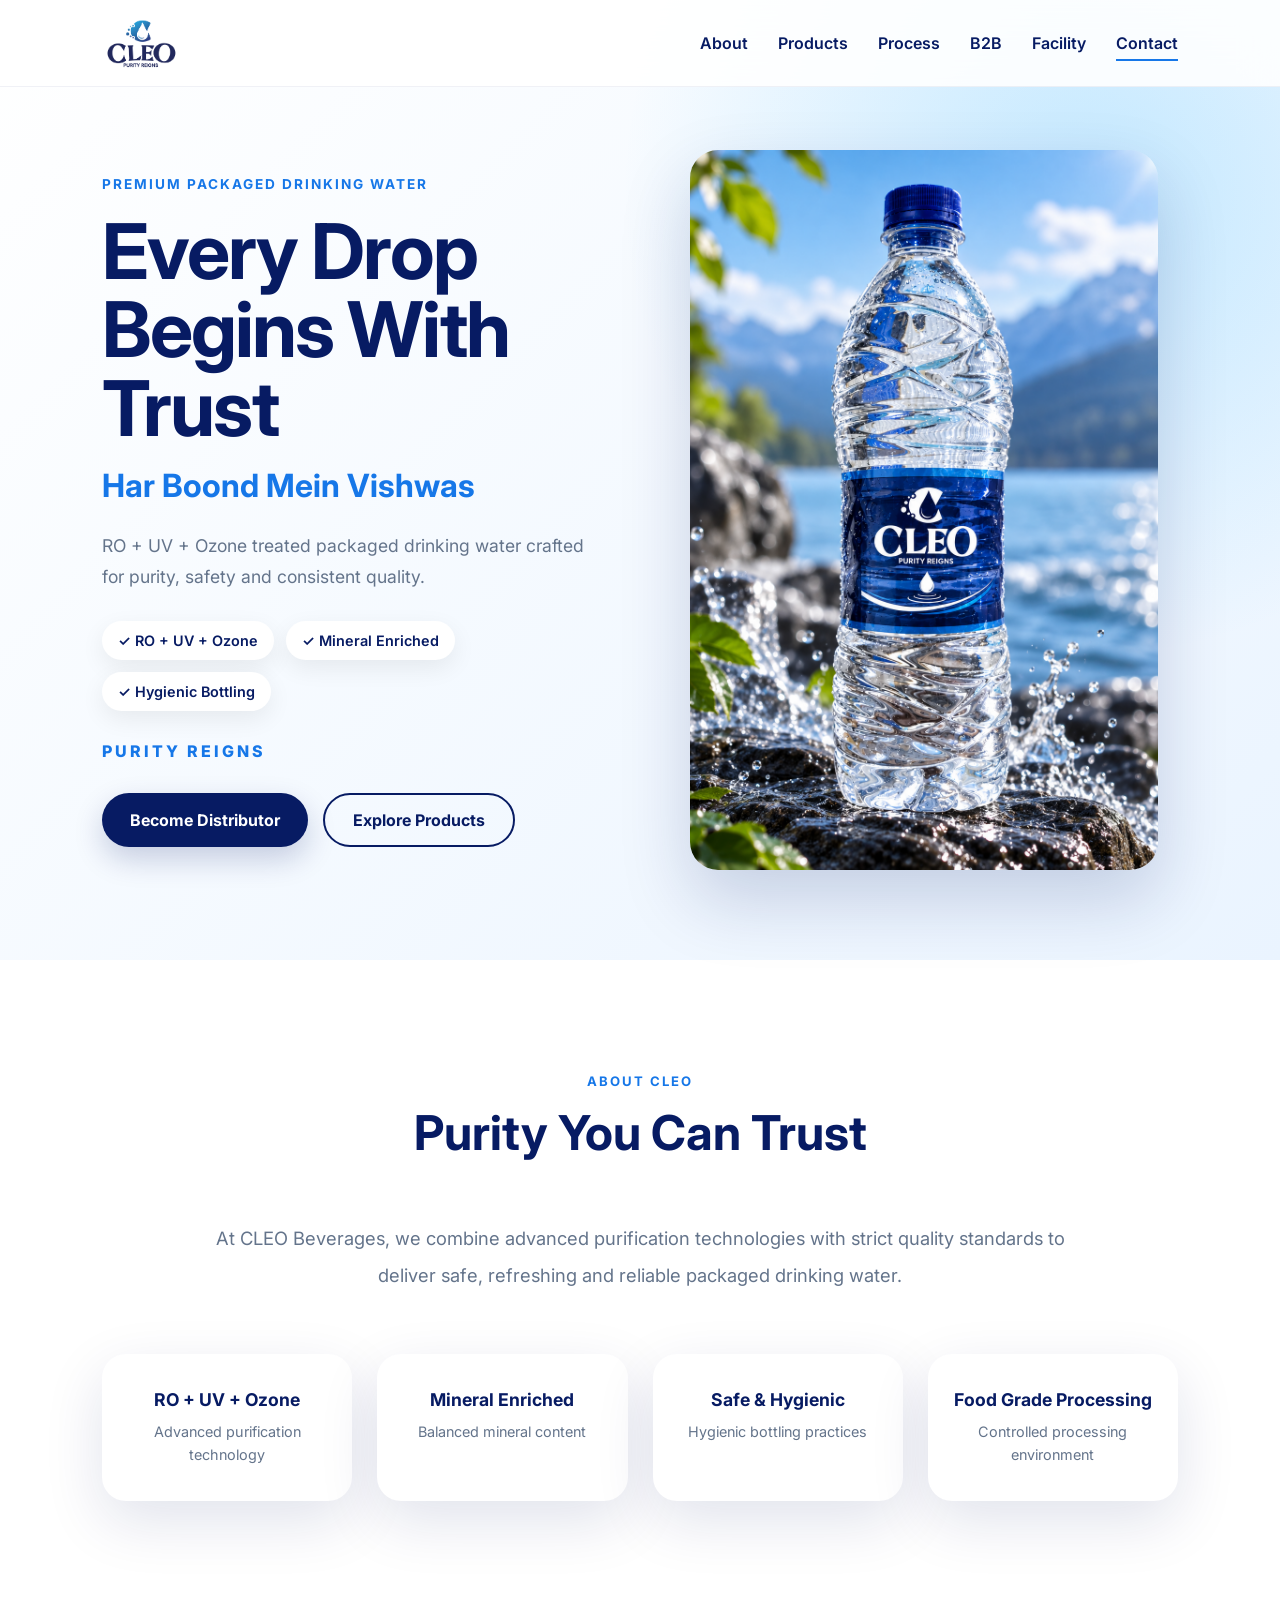
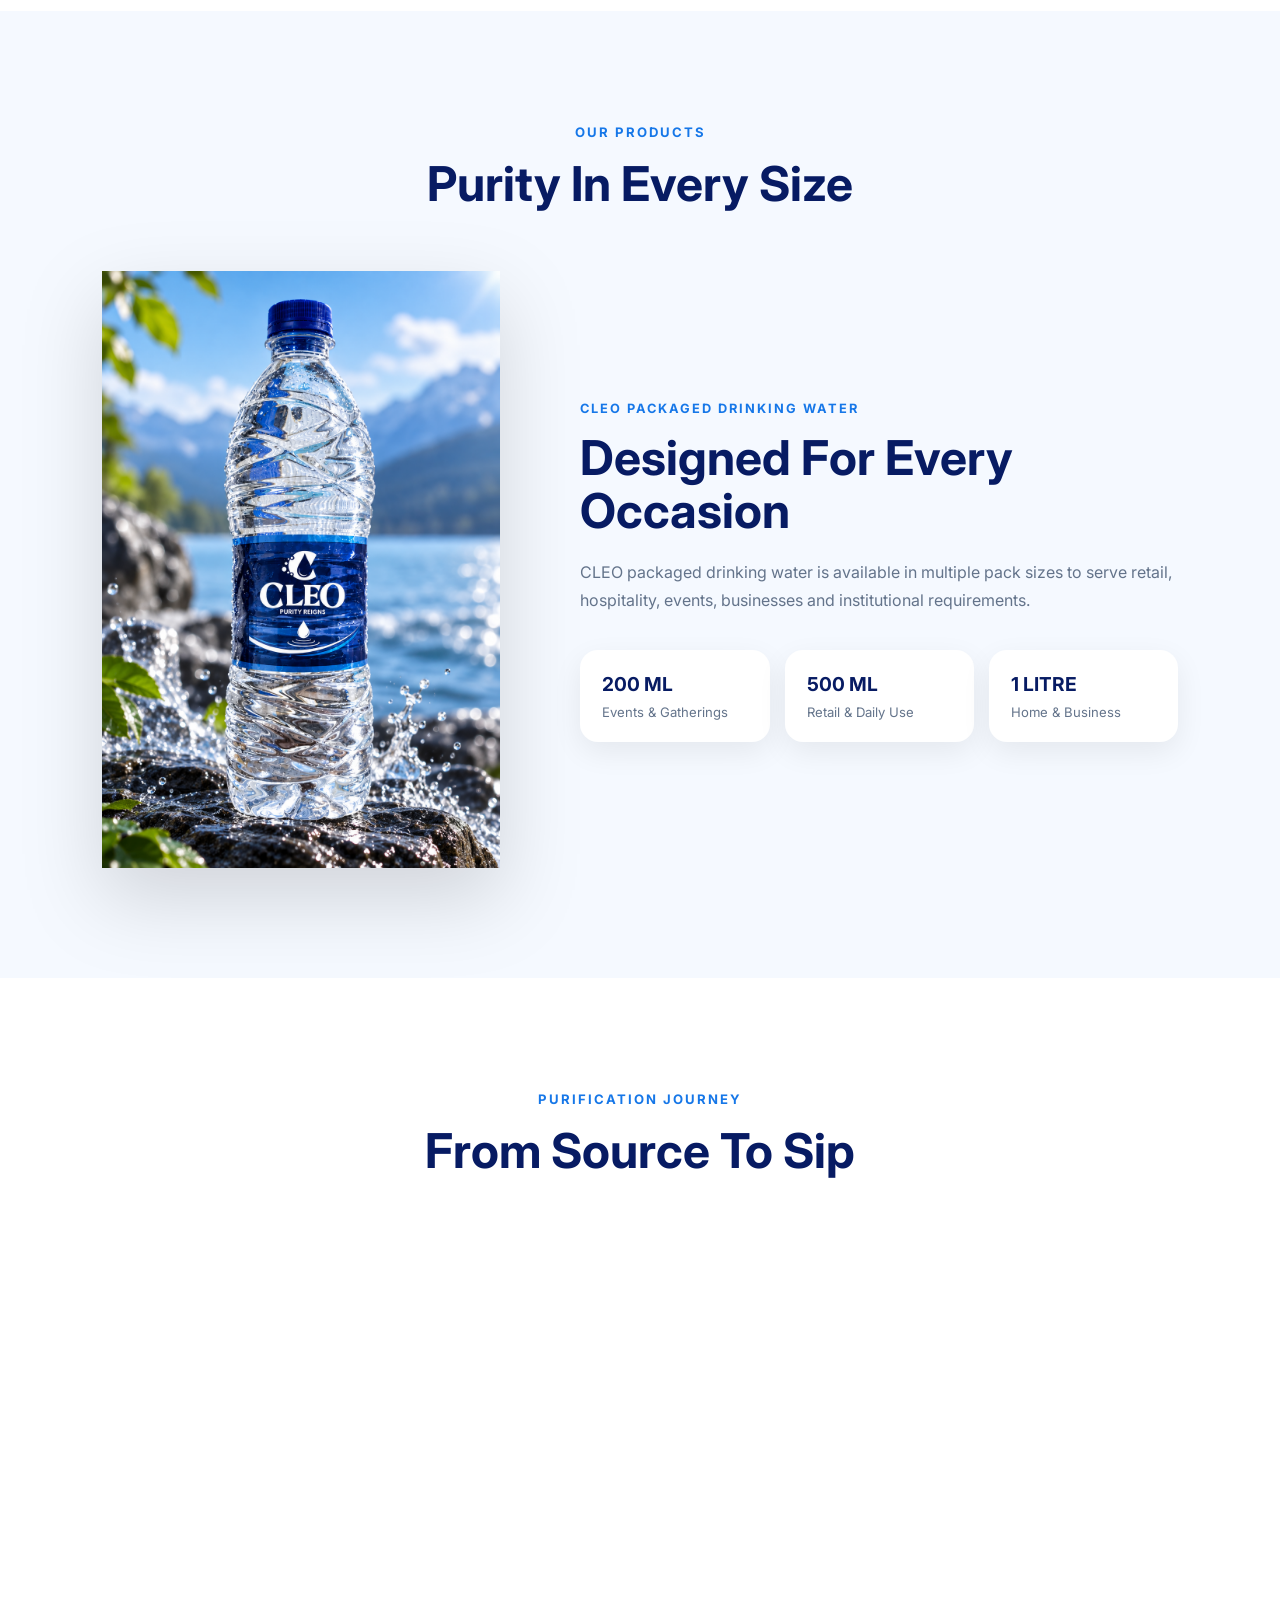
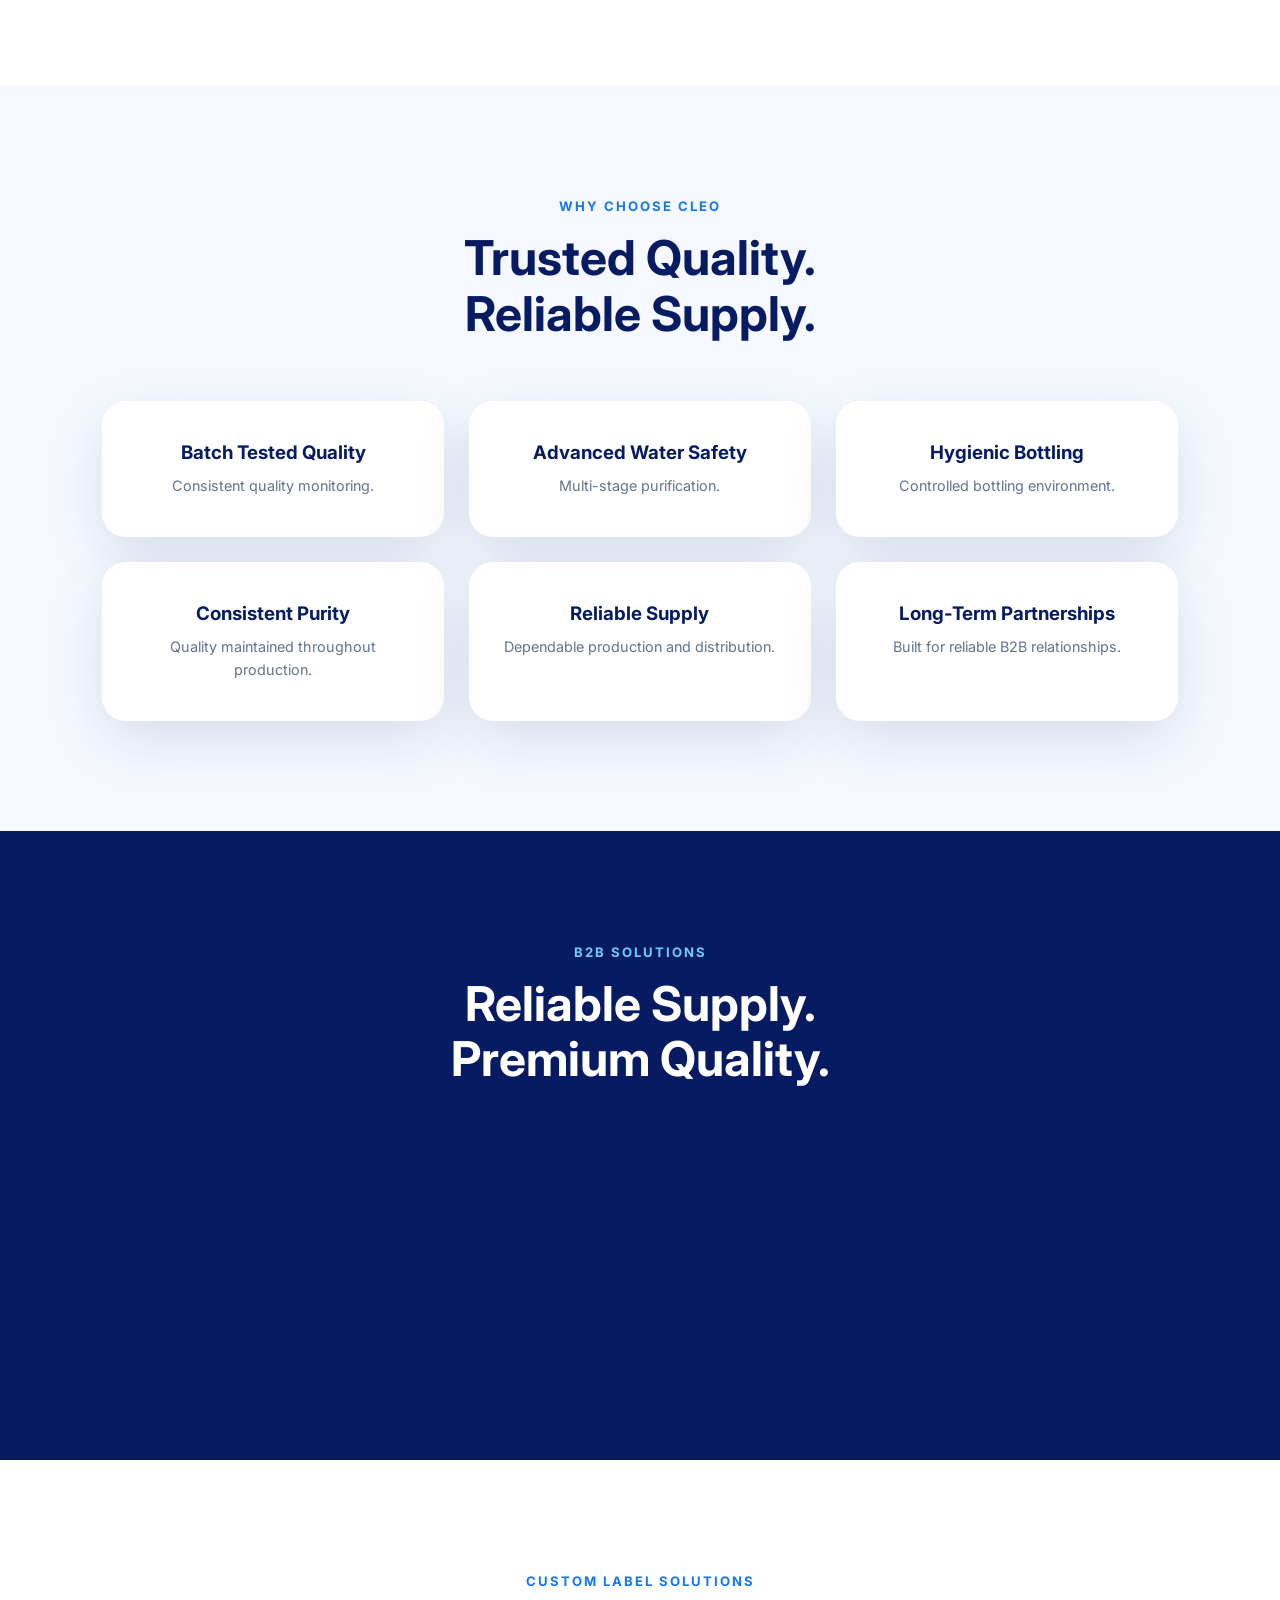
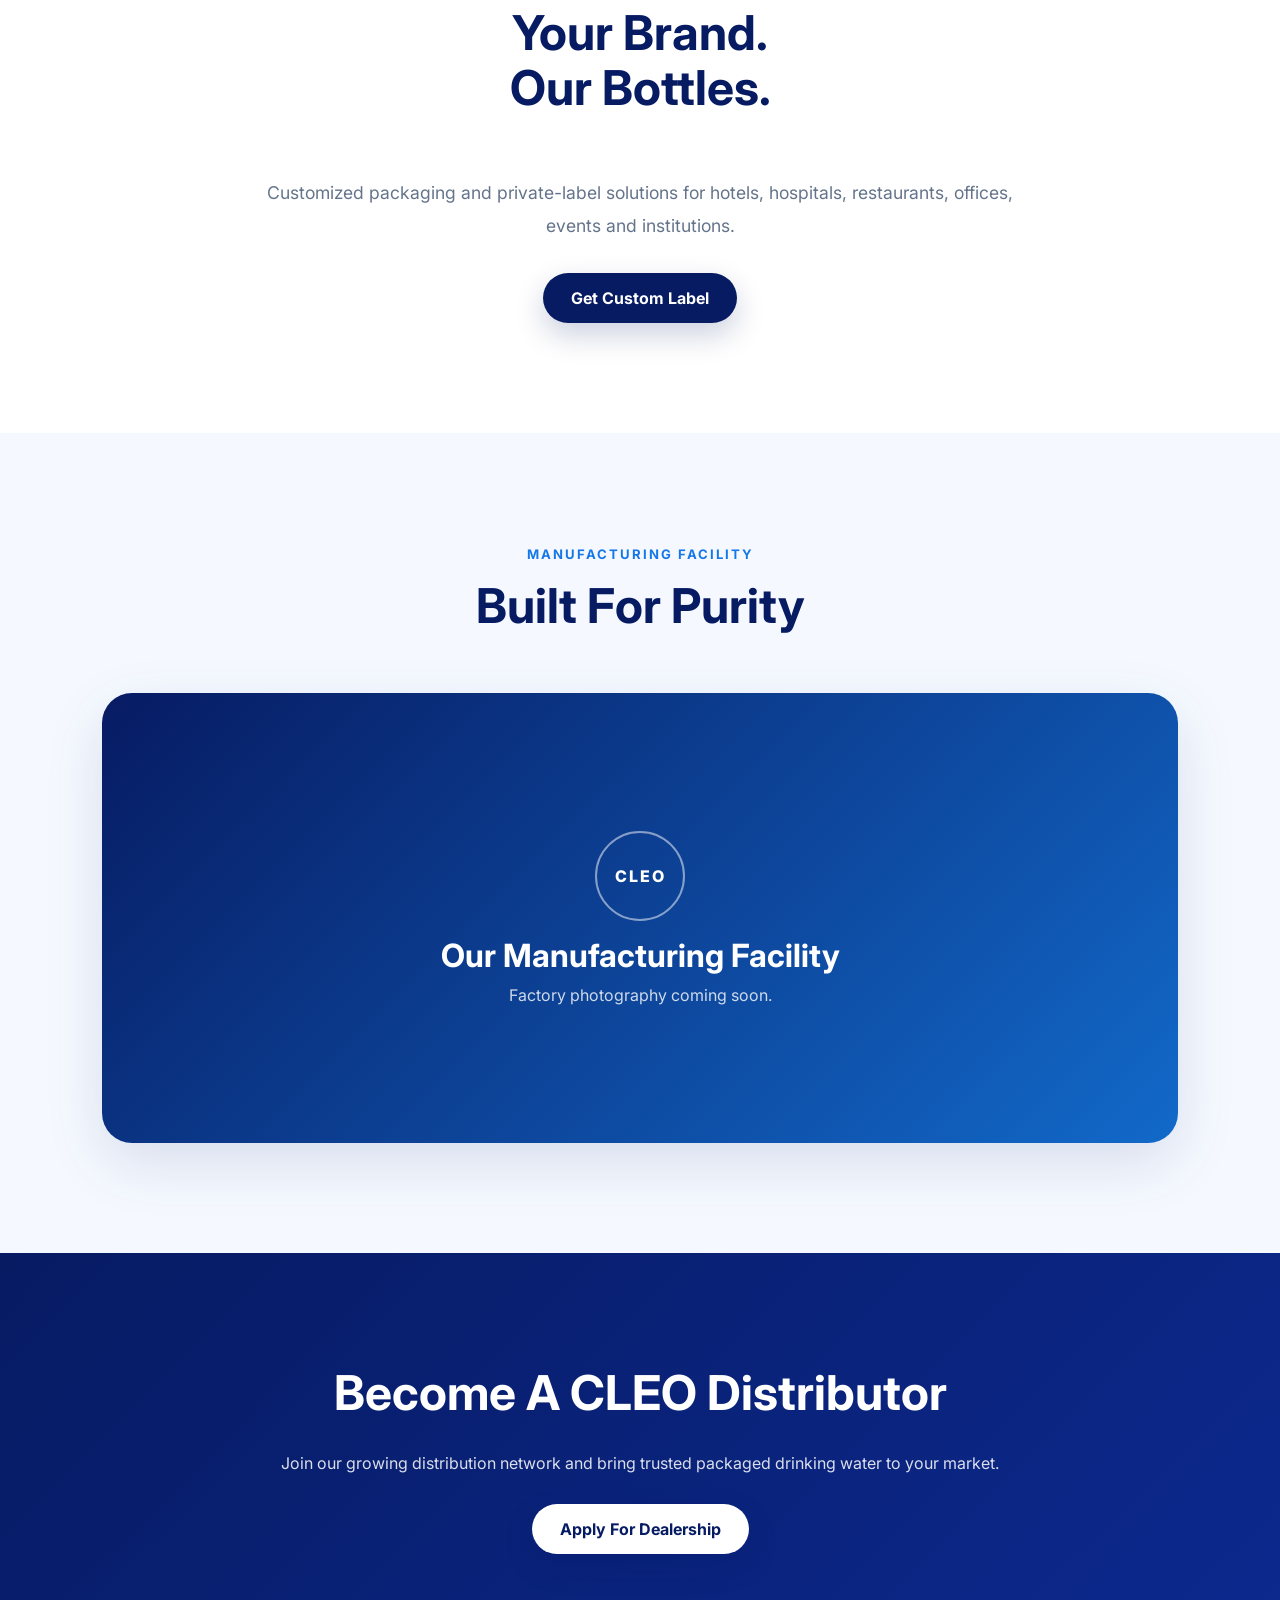
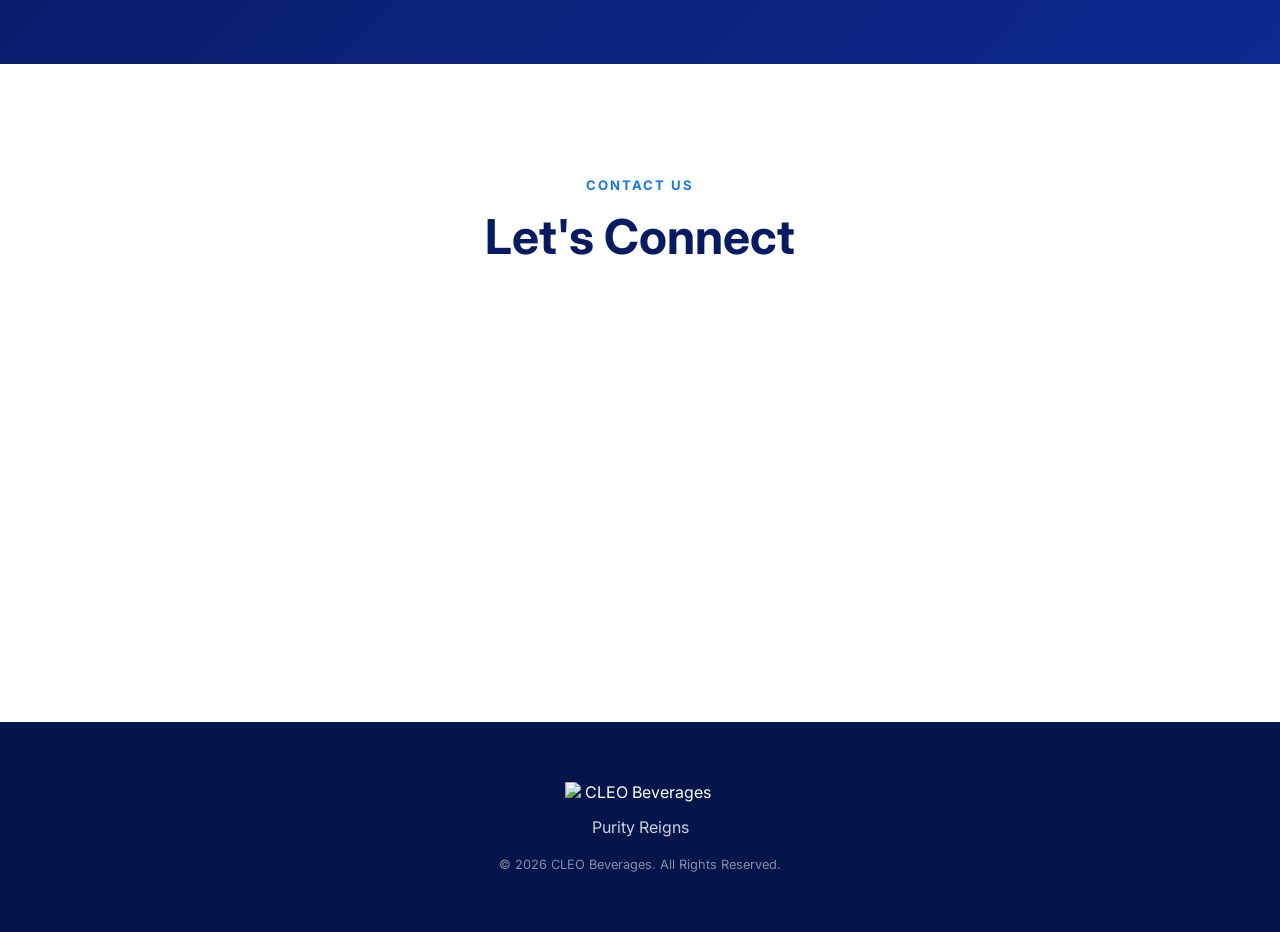
==== commit f3ad0472: "Update index.html" ====
--- a/index.html
+++ b/index.html
@@ -761,30 +761,22 @@
 
 <footer>
 
-
     <img
-        src="assets/icons/Cleo%20Logo.png"
-        alt="CLEO"
+        src="assets/icons/Cleo Logo White.png"
+        alt="CLEO Beverages"
         class="footer-logo">
-
 
     <p>
         Purity Reigns
     </p>
 
-
     <p class="copyright">
-
-        © 2026 CLEO Beverages.
-        All Rights Reserved.
-
+        © 2026 CLEO Beverages. All Rights Reserved.
     </p>
 
-
 </footer>
 
 
-
 <script src="js/main.js"></script>
 
 </body>
--- a/CSS/style.css
+++ b/CSS/style.css
@@ -1,729 +1,1636 @@
-:root{
-
-    --primary:#071B63;
-    --secondary:#1B75FF;
-    --accent:#49A6FF;
-
-    --white:#ffffff;
-    --light:#F7FAFF;
-
-    --text:#1E293B;
-
-    --shadow:0 20px 60px rgba(0,0,0,.12);
-
-    --radius:24px;
-
-}
-
-*{
-    margin:0;
-    padding:0;
-    box-sizing:border-box;
-}
-
-html{
-    scroll-behavior:smooth;
-}
-
-body{
-
-    font-family:'Inter',sans-serif;
-    background:var(--light);
-    color:var(--text);
-    overflow-x:hidden;
-
-}
-
-img{
-    max-width:100%;
-    display:block;
-}
-
-a{
-    text-decoration:none;
-}
-
-section{
-
-    padding:100px 8%;
-
-}
-
-.section-header{
-
-    text-align:center;
-    margin-bottom:60px;
-
-}
-
-.section-header span{
-
-    color:var(--secondary);
-    font-weight:700;
-    letter-spacing:2px;
-    font-size:.85rem;
-
-}
-
-.section-header h2{
-
-    margin-top:15px;
-    font-size:3rem;
-    color:var(--primary);
-    line-height:1.15;
-
-}
-
-/* ======================
-NAVBAR
-====================== */
-
-.navbar{
-
-    position:fixed;
-    top:0;
-    left:0;
-    width:100%;
-
-    z-index:999;
-
-    padding:18px 8%;
-
-    display:flex;
-    justify-content:space-between;
-    align-items:center;
-
-    backdrop-filter:blur(14px);
-
-    background:rgba(255,255,255,.85);
-
-    border-bottom:1px solid rgba(0,0,0,.05);
-
-}
-
-.logo img{
-
-    height:60px;
-
-}
-
-.navbar nav{
-
-    display:flex;
-    gap:30px;
-
-}
-
-.navbar nav a{
-
-    color:var(--primary);
-    font-weight:600;
-
-}
-
-/* ======================
-BUTTONS
-====================== */
-
-.btn-primary{
-
-    display:inline-flex;
-
-    padding:15px 28px;
-
-    background:var(--primary);
-
-    color:white;
-
-    border-radius:50px;
-
-    font-weight:700;
-
-    transition:.3s;
-
-}
-
-.btn-primary:hover{
-
-    transform:translateY(-3px);
-
-}
-
-.btn-secondary{
-
-    display:inline-flex;
-
-    padding:15px 28px;
-
-    border:2px solid var(--primary);
-
-    color:var(--primary);
-
-    border-radius:50px;
-
-    font-weight:700;
-
-}
-
-/* ======================
-HERO
-====================== */
-
-.hero{
-
-    min-height:100vh;
-
-    display:grid;
-    grid-template-columns:1fr 1fr;
-
-    align-items:center;
-
-    gap:80px;
+:root {
+
+    --primary: #071B63;
+    --secondary: #1677E8;
+    --accent: #35B6FF;
+
+    --white: #ffffff;
+    --light: #F5F9FF;
+
+    --text: #1E293B;
+    --muted: #64748B;
+
+    --shadow: 0 20px 60px rgba(7, 27, 99, .12);
+
+    --radius: 24px;
+
+}
+
+
+/* ==========================================
+   RESET
+========================================== */
+
+* {
+
+    margin: 0;
+    padding: 0;
+
+    box-sizing: border-box;
+
+}
+
+
+html {
+
+    scroll-behavior: smooth;
+
+    scroll-padding-top: 100px;
+
+}
+
+
+body {
+
+    font-family: 'Inter', sans-serif;
+
+    background: var(--light);
+
+    color: var(--text);
+
+    overflow-x: hidden;
+
+}
+
+
+img {
+
+    max-width: 100%;
+
+    display: block;
+
+}
+
+
+a {
+
+    text-decoration: none;
+
+    color: inherit;
+
+}
+
+
+section {
+
+    padding: 110px 8%;
+
+}
+
+
+/* ==========================================
+   SECTION HEADER
+========================================== */
+
+.section-header {
+
+    text-align: center;
+
+    margin-bottom: 60px;
+
+}
+
+
+.section-header span {
+
+    color: var(--secondary);
+
+    font-weight: 700;
+
+    letter-spacing: 2px;
+
+    font-size: .82rem;
+
+}
+
+
+.section-header h2 {
+
+    margin-top: 15px;
+
+    font-size: 3rem;
+
+    color: var(--primary);
+
+    line-height: 1.15;
+
+}
+
+
+/* ==========================================
+   NAVBAR
+========================================== */
+
+.navbar {
+
+    position: fixed;
+
+    top: 0;
+    left: 0;
+
+    width: 100%;
+
+    z-index: 999;
+
+    padding: 14px 8%;
+
+    display: flex;
+
+    justify-content: space-between;
+
+    align-items: center;
+
+    background: rgba(255,255,255,.88);
+
+    backdrop-filter: blur(18px);
+
+    -webkit-backdrop-filter: blur(18px);
+
+    border-bottom: 1px solid rgba(7,27,99,.06);
+
+    transition: .3s;
+
+}
+
+
+/* LOGO */
+
+.logo {
+
+    display: flex;
+
+    align-items: center;
+
+}
+
+
+.logo img {
+
+    height: 58px;
+
+    width: auto;
+
+}
+
+
+/* NAVIGATION */
+
+.navbar nav {
+
+    display: flex;
+
+    gap: 30px;
+
+}
+
+
+.navbar nav a {
+
+    color: var(--primary);
+
+    font-weight: 600;
+
+    position: relative;
+
+    transition: .3s;
+
+}
+
+
+.navbar nav a:hover {
+
+    color: var(--secondary);
+
+}
+
+
+.navbar nav a::after {
+
+    content: "";
+
+    position: absolute;
+
+    left: 0;
+
+    bottom: -8px;
+
+    width: 0;
+
+    height: 2px;
+
+    background: var(--secondary);
+
+    transition: .3s;
+
+}
+
+
+.navbar nav a:hover::after,
+.navbar nav a.active::after {
+
+    width: 100%;
+
+}
+
+
+/* ==========================================
+   BUTTONS
+========================================== */
+
+.btn-primary,
+.btn-secondary {
+
+    display: inline-flex;
+
+    align-items: center;
+
+    justify-content: center;
+
+    padding: 15px 28px;
+
+    border-radius: 50px;
+
+    font-weight: 700;
+
+    transition: .3s;
+
+    cursor: pointer;
+
+}
+
+
+/* PRIMARY */
+
+.btn-primary {
+
+    background: var(--primary);
+
+    color: white;
+
+    box-shadow:
+        0 12px 30px rgba(7,27,99,.20);
+
+}
+
+
+.btn-primary:hover {
+
+    transform: translateY(-3px);
+
+    box-shadow:
+        0 18px 35px rgba(7,27,99,.25);
+
+}
+
+
+/* SECONDARY */
+
+.btn-secondary {
+
+    border: 2px solid var(--primary);
+
+    color: var(--primary);
+
+    background: transparent;
+
+}
+
+
+.btn-secondary:hover {
+
+    background: var(--primary);
+
+    color: white;
+
+    transform: translateY(-3px);
+
+}
+
+
+/* ==========================================
+   HERO
+========================================== */
+
+.hero {
+
+    min-height: 100vh;
+
+    padding-top: 130px;
+
+    padding-bottom: 70px;
+
+    display: grid;
+
+    grid-template-columns: 1fr 1fr;
+
+    align-items: center;
+
+    gap: 60px;
 
     background:
-    linear-gradient(
-    135deg,
-    #f8fbff 0%,
-    #e8f2ff 100%
+
+        radial-gradient(
+            circle at 85% 20%,
+            rgba(53,182,255,.25),
+            transparent 35%
+        ),
+
+        linear-gradient(
+            135deg,
+            #ffffff 0%,
+            #EAF4FF 100%
+        );
+
+}
+
+
+/* HERO CONTENT */
+
+.hero-content {
+
+    max-width: 700px;
+
+}
+
+
+.hero-tag {
+
+    display: inline-block;
+
+    color: var(--secondary);
+
+    font-weight: 700;
+
+    letter-spacing: 2px;
+
+    font-size: .85rem;
+
+}
+
+
+.hero h1 {
+
+    margin-top: 20px;
+
+    font-size: clamp(
+        3.2rem,
+        6vw,
+        5.4rem
     );
 
-}
-
-.hero-tag{
-
-    color:var(--secondary);
-
-    font-weight:700;
-
-    letter-spacing:2px;
-
-}
-
-.hero h1{
-
-    font-size:5rem;
-    color:var(--primary);
-    margin-top:20px;
-
-}
-
-.hero h2{
-
-    font-size:2rem;
-    margin-top:10px;
-    color:var(--secondary);
-
-}
-
-.hero p{
-
-    margin-top:25px;
-
-    max-width:550px;
-
-    font-size:1.1rem;
-
-    line-height:1.8;
-
-}
-.hero-features{
-
-    display:flex;
-    flex-wrap:wrap;
-    gap:20px;
-
-    margin-top:25px;
-
-}
-
-.hero-features span{
-
-    background:white;
-
-    padding:12px 18px;
-
-    border-radius:30px;
-
-    box-shadow:0 8px 20px rgba(0,0,0,.08);
-
-    font-weight:600;
-
-    color:var(--primary);
-
-}
-
-.brand-line{
-
-    margin-top:35px;
-
-    font-size:1.4rem;
-
-    font-weight:700;
-
-    color:var(--secondary);
-
-    letter-spacing:2px;
-
-    text-transform:uppercase;
-
-}
-.hero-buttons{
-
-    margin-top:35px;
-
-    display:flex;
-
-    gap:15px;
-
-}
-
-.hero-image{
-
-    display:flex;
-    justify-content:center;
-
-}
-
-.hero-image img{
-
-    max-height:720px;
-
-    filter:drop-shadow(0 30px 60px rgba(0,0,0,.15));
-
-}
-
-/* ======================
-ABOUT
-====================== */
-
-.about{
-
-    background:white;
-
-}
-
-.about-content{
-
-    max-width:900px;
-    margin:auto;
-
-    text-align:center;
-
-    font-size:1.15rem;
-
-    line-height:2;
-
-}
-
-.stats{
-
-    margin-top:60px;
-
-    display:grid;
-
-    grid-template-columns:repeat(4,1fr);
-
-    gap:25px;
-
-}
-
-.stat-card{
-
-    padding:35px;
-
-    background:white;
-
-    border-radius:var(--radius);
-
-    box-shadow:var(--shadow);
-
-    text-align:center;
-
-}
-
-/* ======================
-PRODUCTS
-====================== */
-
-.products{
-
-    background:#f8fbff;
-
-}
-
-.product-grid{
-
-    display:grid;
-
-    grid-template-columns:repeat(3,1fr);
-
-    gap:40px;
-
-}
-
-.product-card{
-
-    background:white;
-
-    padding:40px;
-
-    border-radius:var(--radius);
-
-    text-align:center;
-
-    box-shadow:var(--shadow);
-
-    transition:.35s;
-
-}
-
-.product-card:hover{
-
-    transform:translateY(-10px);
-
-}
-
-.product-card img{
-
-    height:320px;
-    object-fit:contain;
-    margin:auto;
-
-}
-
-.product-card h3{
-
-    margin-top:25px;
-
-    color:var(--primary);
-
-}
-
-/* ======================
-PROCESS
-====================== */
-
-.process{
-
-    background:white;
-
-}
-
-.timeline{
-
-    display:grid;
-
-    grid-template-columns:repeat(3,1fr);
-
-    gap:20px;
-
-}
-
-.timeline div{
-
-    padding:25px;
-
-    background:var(--primary);
-
-    color:white;
-
-    border-radius:18px;
-
-    text-align:center;
-
-    font-weight:700;
-
-}
-
-/* ======================
-WHY CLEO
-====================== */
-
-.why-grid{
-
-    display:grid;
-
-    grid-template-columns:repeat(3,1fr);
-
-    gap:25px;
-
-}
-
-.why-card{
-
-    padding:40px;
-
-    border-radius:var(--radius);
-
-    background:white;
-
-    box-shadow:var(--shadow);
-
-    text-align:center;
-
-    font-weight:700;
-
-}
-
-/* ======================
-B2B
-====================== */
-
-.b2b{
-
-    background:var(--primary);
-
-    color:white;
-
-}
-
-.b2b .section-header h2{
-
-    color:white;
-
-}
-
-.b2b-grid{
-
-    display:grid;
-
-    grid-template-columns:repeat(3,1fr);
-
-    gap:25px;
-
-}
-
-.b2b-grid div{
-
-    background:rgba(255,255,255,.08);
-
-    padding:40px;
-
-    border-radius:20px;
-
-    text-align:center;
-
-    font-weight:700;
-
-}
-
-/* ======================
-PRIVATE LABEL
-====================== */
-
-.private-label{
-
-    text-align:center;
-
-    background:white;
-
-}
-
-.private-label p{
-
-    max-width:900px;
-
-    margin:auto;
-
-    line-height:2;
-
-    font-size:1.15rem;
-
-}
-
-/* ======================
-FACILITY
-====================== */
-
-.facility{
-
-    background:#f8fbff;
-
-}
-
-.facility img{
-
-    width:100%;
-
-    border-radius:30px;
-
-    box-shadow:var(--shadow);
-
-}
-
-/* ======================
-DEALERSHIP
-====================== */
-
-.dealership{
-
-    text-align:center;
+    line-height: 1.02;
+
+    color: var(--primary);
+
+    letter-spacing: -2px;
+
+}
+
+
+.hero h2 {
+
+    margin-top: 18px;
+
+    font-size: 2rem;
+
+    color: var(--secondary);
+
+}
+
+
+.hero p {
+
+    margin-top: 25px;
+
+    max-width: 600px;
+
+    font-size: 1.1rem;
+
+    line-height: 1.8;
+
+    color: var(--muted);
+
+}
+
+
+/* HERO FEATURES */
+
+.hero-features {
+
+    display: flex;
+
+    flex-wrap: wrap;
+
+    gap: 12px;
+
+    margin-top: 28px;
+
+}
+
+
+.hero-features span {
+
+    background: white;
+
+    padding: 11px 16px;
+
+    border-radius: 30px;
+
+    box-shadow:
+        0 8px 25px rgba(0,0,0,.07);
+
+    font-weight: 600;
+
+    color: var(--primary);
+
+    font-size: .9rem;
+
+}
+
+
+/* BRAND LINE */
+
+.brand-line {
+
+    margin-top: 30px;
+
+    color: var(--secondary);
+
+    font-weight: 800;
+
+    letter-spacing: 3px;
+
+    font-size: 1rem;
+
+}
+
+
+/* HERO BUTTONS */
+
+.hero-buttons {
+
+    display: flex;
+
+    flex-wrap: wrap;
+
+    gap: 15px;
+
+    margin-top: 32px;
+
+}
+
+
+/* ==========================================
+   HERO BOTTLE IMAGE
+========================================== */
+
+.hero-image {
+
+    display: flex;
+
+    align-items: center;
+
+    justify-content: center;
+
+    min-height: 720px;
+
+    padding: 20px;
+
+}
+
+
+/*
+   Main bottle photograph
+
+   720px gives the bottle enough presence
+   without overpowering the hero text.
+*/
+
+.hero-image img {
+
+    height: 720px;
+
+    width: auto;
+
+    max-width: 100%;
+
+    object-fit: cover;
+
+    border-radius: 28px;
+
+    box-shadow:
+        0 30px 70px rgba(7, 27, 99, .18);
+
+    transition:
+        transform .4s ease,
+        box-shadow .4s ease;
+
+}
+
+
+.hero-image img:hover {
+
+    transform: scale(1.015);
+
+    box-shadow:
+        0 40px 85px rgba(7, 27, 99, .24);
+
+}
+
+
+/* ==========================================
+   ABOUT
+========================================== */
+
+.about {
+
+    background: white;
+
+}
+
+
+.about-content {
+
+    max-width: 900px;
+
+    margin: auto;
+
+    text-align: center;
+
+    font-size: 1.15rem;
+
+    line-height: 2;
+
+    color: var(--muted);
+
+}
+
+
+/* STATS */
+
+.stats {
+
+    margin-top: 60px;
+
+    display: grid;
+
+    grid-template-columns: repeat(4, 1fr);
+
+    gap: 25px;
+
+}
+
+
+.stat-card {
+
+    padding: 35px 25px;
+
+    background: white;
+
+    border-radius: var(--radius);
+
+    box-shadow: var(--shadow);
+
+    text-align: center;
+
+    transition: .3s;
+
+}
+
+
+.stat-card:hover {
+
+    transform: translateY(-8px);
+
+}
+
+
+.stat-card h3 {
+
+    color: var(--primary);
+
+    font-size: 1.1rem;
+
+}
+
+
+.stat-card p {
+
+    margin-top: 10px;
+
+    color: var(--muted);
+
+    font-size: .9rem;
+
+    line-height: 1.6;
+
+}
+
+
+/* ==========================================
+   PRODUCTS
+========================================== */
+
+.products {
+
+    background: #F5F9FF;
+
+}
+
+
+.product-showcase {
+
+    max-width: 1200px;
+
+    margin: auto;
+
+    display: grid;
+
+    grid-template-columns: .8fr 1.2fr;
+
+    gap: 80px;
+
+    align-items: center;
+
+}
+
+
+/* PRODUCT IMAGE */
+
+.product-image {
+
+    display: flex;
+
+    justify-content: center;
+
+    align-items: center;
+
+}
+
+
+.product-image img {
+
+    max-height: 650px;
+
+    width: auto;
+
+    object-fit: contain;
+
+    filter:
+        drop-shadow(
+            0 30px 40px rgba(0,0,0,.15)
+        );
+
+    transition: transform .4s ease;
+
+}
+
+
+/* PRODUCT INFO */
+
+.product-info {
+
+    max-width: 600px;
+
+}
+
+
+.product-label {
+
+    color: var(--secondary);
+
+    font-weight: 700;
+
+    letter-spacing: 2px;
+
+    font-size: .8rem;
+
+}
+
+
+.product-info h2 {
+
+    margin-top: 15px;
+
+    font-size: 3rem;
+
+    line-height: 1.1;
+
+    color: var(--primary);
+
+}
+
+
+.product-info > p {
+
+    margin-top: 20px;
+
+    line-height: 1.8;
+
+    color: var(--muted);
+
+}
+
+
+/* PRODUCT SIZES */
+
+.sizes {
+
+    margin-top: 35px;
+
+    display: grid;
+
+    grid-template-columns: repeat(3, 1fr);
+
+    gap: 15px;
+
+}
+
+
+.size-card {
+
+    padding: 22px;
+
+    background: white;
+
+    border-radius: 18px;
+
+    box-shadow:
+        0 10px 30px rgba(0,0,0,.07);
+
+    transition: .3s;
+
+}
+
+
+.size-card:hover {
+
+    transform: translateY(-5px);
+
+}
+
+
+.size-card strong {
+
+    display: block;
+
+    color: var(--primary);
+
+    font-size: 1.2rem;
+
+}
+
+
+.size-card span {
+
+    display: block;
+
+    margin-top: 8px;
+
+    font-size: .82rem;
+
+    color: var(--muted);
+
+}
+
+
+/* ==========================================
+   PURIFICATION PROCESS
+========================================== */
+
+.process {
+
+    background: white;
+
+}
+
+
+.timeline {
+
+    max-width: 1100px;
+
+    margin: auto;
+
+    display: grid;
+
+    grid-template-columns: repeat(3, 1fr);
+
+    gap: 20px;
+
+}
+
+
+.timeline div {
+
+    position: relative;
+
+    padding: 28px 20px;
+
+    background: var(--primary);
+
+    color: white;
+
+    border-radius: 18px;
+
+    text-align: center;
+
+    font-weight: 700;
+
+    transition: .3s;
+
+}
+
+
+.timeline div:hover {
+
+    transform: translateY(-5px);
+
+    background: #0C2B92;
+
+}
+
+
+.timeline span {
+
+    display: block;
+
+    margin-bottom: 8px;
+
+    color: #6CCBFF;
+
+    font-size: .8rem;
+
+    letter-spacing: 2px;
+
+}
+
+
+/* ==========================================
+   WHY CLEO
+========================================== */
+
+.why-cleo {
+
+    background: #F5F9FF;
+
+}
+
+
+.why-grid {
+
+    max-width: 1200px;
+
+    margin: auto;
+
+    display: grid;
+
+    grid-template-columns: repeat(3, 1fr);
+
+    gap: 25px;
+
+}
+
+
+.why-card {
+
+    padding: 40px 30px;
+
+    border-radius: var(--radius);
+
+    background: white;
+
+    box-shadow: var(--shadow);
+
+    text-align: center;
+
+    transition: .3s;
+
+}
+
+
+.why-card:hover {
+
+    transform: translateY(-8px);
+
+}
+
+
+.why-card h3 {
+
+    color: var(--primary);
+
+}
+
+
+.why-card p {
+
+    margin-top: 10px;
+
+    color: var(--muted);
+
+    line-height: 1.6;
+
+    font-size: .9rem;
+
+}
+
+
+/* ==========================================
+   B2B
+========================================== */
+
+.b2b {
+
+    background: var(--primary);
+
+}
+
+
+.b2b .section-header span {
+
+    color: #6CCBFF;
+
+}
+
+
+.b2b .section-header h2 {
+
+    color: white;
+
+}
+
+
+.b2b-grid {
+
+    max-width: 1100px;
+
+    margin: auto;
+
+    display: grid;
+
+    grid-template-columns: repeat(3, 1fr);
+
+    gap: 20px;
+
+}
+
+
+.b2b-grid div {
+
+    padding: 35px 20px;
+
+    border-radius: 20px;
+
+    background: rgba(255,255,255,.08);
+
+    border: 1px solid rgba(255,255,255,.12);
+
+    color: white;
+
+    text-align: center;
+
+    font-weight: 700;
+
+    transition: .3s;
+
+}
+
+
+.b2b-grid div:hover {
+
+    background: rgba(255,255,255,.15);
+
+    transform: translateY(-5px);
+
+}
+
+
+/* ==========================================
+   PRIVATE LABEL
+========================================== */
+
+.private-label {
+
+    background: white;
+
+    text-align: center;
+
+}
+
+
+.private-label p {
+
+    max-width: 800px;
+
+    margin: auto;
+
+    color: var(--muted);
+
+    line-height: 1.9;
+
+    font-size: 1.1rem;
+
+}
+
+
+.private-label .btn-primary {
+
+    margin-top: 30px;
+
+}
+
+
+/* ==========================================
+   FACTORY
+========================================== */
+
+.facility {
+
+    background: #F5F9FF;
+
+}
+
+
+.factory-placeholder {
+
+    max-width: 1200px;
+
+    min-height: 450px;
+
+    margin: auto;
+
+    border-radius: 30px;
+
+    display: flex;
+
+    align-items: center;
+
+    justify-content: center;
+
+    text-align: center;
 
     background:
-    linear-gradient(
-    135deg,
-    var(--primary),
-    #0c298f
-    );
-
-    color:white;
-
-}
-
-.dealership h2{
-
-    font-size:3rem;
-
-}
-
-.dealership p{
-
-    max-width:800px;
-
-    margin:25px auto;
-
-    line-height:2;
-
-}
-
-.dealership .btn-primary{
-
-    background:white;
-
-    color:var(--primary);
-
-}
-
-/* ======================
-CONTACT
-====================== */
-
-.contact{
-
-    background:white;
-
-}
-
-.contact-grid{
-
-    display:grid;
-
-    grid-template-columns:repeat(2,1fr);
-
-    gap:30px;
-
-}
-
-.contact-grid div{
-
-    padding:35px;
-
-    border-radius:20px;
-
-    background:#f8fbff;
-
-}
-
-.contact-grid h3{
-
-    color:var(--primary);
-
-    margin-bottom:10px;
-
-}
-
-/* ======================
-FOOTER
-====================== */
-
-footer{
-
-    background:#04154b;
-
-    color:white;
-
-    text-align:center;
-
-    padding:60px 20px;
-
-}
-
-footer h3{
-
-    font-size:2rem;
-
-}
-
-/* ======================
-RESPONSIVE
-====================== */
-
-@media(max-width:992px){
-
-   .hero{
-
-    min-height:100vh;
-
-    display:grid;
-
-    grid-template-columns:1fr 1fr;
-
-    align-items:center;
-
-    gap:80px;
+
+        linear-gradient(
+            135deg,
+            #071B63,
+            #1269C9
+        );
+
+    box-shadow: var(--shadow);
+
+    color: white;
+
+}
+
+
+.factory-placeholder h3 {
+
+    margin-top: 15px;
+
+    font-size: 2rem;
+
+}
+
+
+.factory-placeholder p {
+
+    margin-top: 10px;
+
+    opacity: .8;
+
+}
+
+
+.factory-icon {
+
+    display: inline-flex;
+
+    align-items: center;
+
+    justify-content: center;
+
+    width: 90px;
+
+    height: 90px;
+
+    border-radius: 50%;
+
+    border: 2px solid rgba(255,255,255,.5);
+
+    font-weight: 800;
+
+    letter-spacing: 2px;
+
+}
+
+
+/* ==========================================
+   DEALERSHIP
+========================================== */
+
+.dealership {
+
+    text-align: center;
 
     background:
-    radial-gradient(
-        circle at top right,
-        rgba(73,166,255,.15),
-        transparent 40%
-    ),
-    linear-gradient(
-        135deg,
-        #ffffff 0%,
-        #eef6ff 100%
-    );
-
-}
-
-    .hero-buttons{
-
-        justify-content:center;
-
-    }
+
+        linear-gradient(
+            135deg,
+            #071B63,
+            #0C298F
+        );
+
+    color: white;
+
+}
+
+
+.dealership h2 {
+
+    font-size: 3rem;
+
+}
+
+
+.dealership p {
+
+    max-width: 750px;
+
+    margin: 25px auto;
+
+    line-height: 2;
+
+    opacity: .85;
+
+}
+
+
+.dealership .btn-primary {
+
+    background: white;
+
+    color: var(--primary);
+
+}
+
+
+/* ==========================================
+   CONTACT
+========================================== */
+
+.contact {
+
+    background: white;
+
+}
+
+
+.contact-grid {
+
+    max-width: 1000px;
+
+    margin: auto;
+
+    display: grid;
+
+    grid-template-columns: repeat(2, 1fr);
+
+    gap: 25px;
+
+}
+
+
+.contact-grid div {
+
+    padding: 30px;
+
+    border-radius: 20px;
+
+    background: #F5F9FF;
+
+    transition: .3s;
+
+}
+
+
+.contact-grid div:hover {
+
+    transform: translateY(-5px);
+
+}
+
+
+.contact-grid h3 {
+
+    color: var(--primary);
+
+    margin-bottom: 10px;
+
+}
+
+
+.contact-grid p {
+
+    color: var(--muted);
+
+    line-height: 1.6;
+
+}
+
+
+/* ==========================================
+   FOOTER
+========================================== */
+
+footer {
+
+    background: #04154B;
+
+    color: white;
+
+    text-align: center;
+
+    padding: 60px 20px;
+
+}
+
+
+.footer-logo {
+
+    width: 150px;
+
+    height: auto;
+
+    margin: 0 auto 15px;
+
+    display: block;
+
+}
+
+
+footer p {
+
+    opacity: .8;
+
+}
+
+
+footer .copyright {
+
+    margin-top: 20px;
+
+    font-size: .8rem;
+
+    opacity: .5;
+
+}
+
+
+/* ==========================================
+   SCROLL REVEAL
+========================================== */
+
+.hero-content,
+.hero-image,
+.section-header,
+.about-content,
+.stat-card,
+.product-showcase,
+.timeline div,
+.why-card,
+.b2b-grid div,
+.private-label,
+.factory-placeholder,
+.dealership,
+.contact-grid div {
+
+    opacity: 0;
+
+    transform: translateY(30px);
+
+    transition:
+
+        opacity .7s ease,
+
+        transform .7s ease;
+
+}
+
+
+.show {
+
+    opacity: 1;
+
+    transform: translateY(0);
+
+}
+
+
+/* ==========================================
+   TABLET
+========================================== */
+
+@media(max-width: 992px) {
+
+
+    section {
+
+        padding: 85px 6%;
+
+    }
+
+
+    /* NAVBAR */
+
+    .navbar {
+
+        padding: 12px 6%;
+
+    }
+
+
+    .navbar nav {
+
+        display: none;
+
+    }
+
+
+    /* HERO */
+
+    .hero {
+
+        grid-template-columns: 1fr;
+
+        text-align: center;
+
+        padding-top: 125px;
+
+        gap: 30px;
+
+    }
+
+
+    .hero-content {
+
+        margin: auto;
+
+    }
+
+
+    .hero p {
+
+        margin-left: auto;
+
+        margin-right: auto;
+
+    }
+
+
+    .hero-features {
+
+        justify-content: center;
+
+    }
+
+
+    .hero-buttons {
+
+        justify-content: center;
+
+    }
+
+
+    /* HERO IMAGE */
+
+    .hero-image {
+
+        min-height: auto;
+
+        padding: 10px;
+
+    }
+
+
+    .hero-image img {
+
+        height: 560px;
+
+        max-width: 90%;
+
+    }
+
+
+    /* PRODUCTS */
+
+    .product-showcase {
+
+        grid-template-columns: 1fr;
+
+        gap: 50px;
+
+        text-align: center;
+
+    }
+
+
+    .product-info {
+
+        margin: auto;
+
+    }
+
+
+    .product-image img {
+
+        max-height: 520px;
+
+    }
+
+
+    /* GRIDS */
 
     .stats,
-    .product-grid,
     .why-grid,
     .b2b-grid,
-    .contact-grid{
-
-        grid-template-columns:1fr;
-
-    }
-
-    .timeline{
-
-        grid-template-columns:1fr;
-
-    }
-
-    .hero h1{
-
-        font-size:3.2rem;
-
-    }
-
-    .section-header h2{
-
-        font-size:2.3rem;
-
-    }
-
-    .navbar nav{
-
-        display:none;
-
-    }
-
-}
+    .timeline {
+
+        grid-template-columns: repeat(2, 1fr);
+
+    }
+
+}
+
+
+/* ==========================================
+   MOBILE
+========================================== */
+
+@media(max-width: 600px) {
+
+
+    section {
+
+        padding: 70px 5%;
+
+    }
+
+
+    /* NAVBAR */
+
+    .logo img {
+
+        height: 48px;
+
+    }
+
+
+    /* HERO */
+
+    .hero {
+
+        padding-top: 110px;
+
+    }
+
+
+    .hero h1 {
+
+        font-size: 3rem;
+
+        letter-spacing: -1.5px;
+
+    }
+
+
+    .hero h2 {
+
+        font-size: 1.5rem;
+
+    }
+
+
+    .hero p {
+
+        font-size: 1rem;
+
+    }
+
+
+    /* FEATURES */
+
+    .hero-features {
+
+        flex-direction: column;
+
+        align-items: center;
+
+    }
+
+
+    /* BUTTONS */
+
+    .hero-buttons {
+
+        flex-direction: column;
+
+        align-items: stretch;
+
+    }
+
+
+    .btn-primary,
+    .btn-secondary {
+
+        width: 100%;
+
+    }
+
+
+    /* HERO BOTTLE */
+
+    .hero-image {
+
+        padding: 5px;
+
+    }
+
+
+    .hero-image img {
+
+        height: 520px;
+
+        max-width: 100%;
+
+        border-radius: 22px;
+
+    }
+
+
+    /* HEADINGS */
+
+    .section-header h2 {
+
+        font-size: 2.2rem;
+
+    }
+
+
+    /* GRIDS */
+
+    .stats,
+    .why-grid,
+    .b2b-grid,
+    .timeline,
+    .contact-grid,
+    .sizes {
+
+        grid-template-columns: 1fr;
+
+    }
+
+
+    /* PRODUCT */
+
+    .product-info h2 {
+
+        font-size: 2.2rem;
+
+    }
+
+
+    .product-image img {
+
+        max-height: 500px;
+
+    }
+
+
+    /* DEALERSHIP */
+
+    .dealership h2 {
+
+        font-size: 2.2rem;
+
+    }
+
+
+    /* FACTORY */
+
+    .factory-placeholder {
+
+        min-height: 350px;
+
+        padding: 30px;
+
+    }
+
+
+    .factory-placeholder h3 {
+
+        font-size: 1.6rem;
+
+    }
+
+}
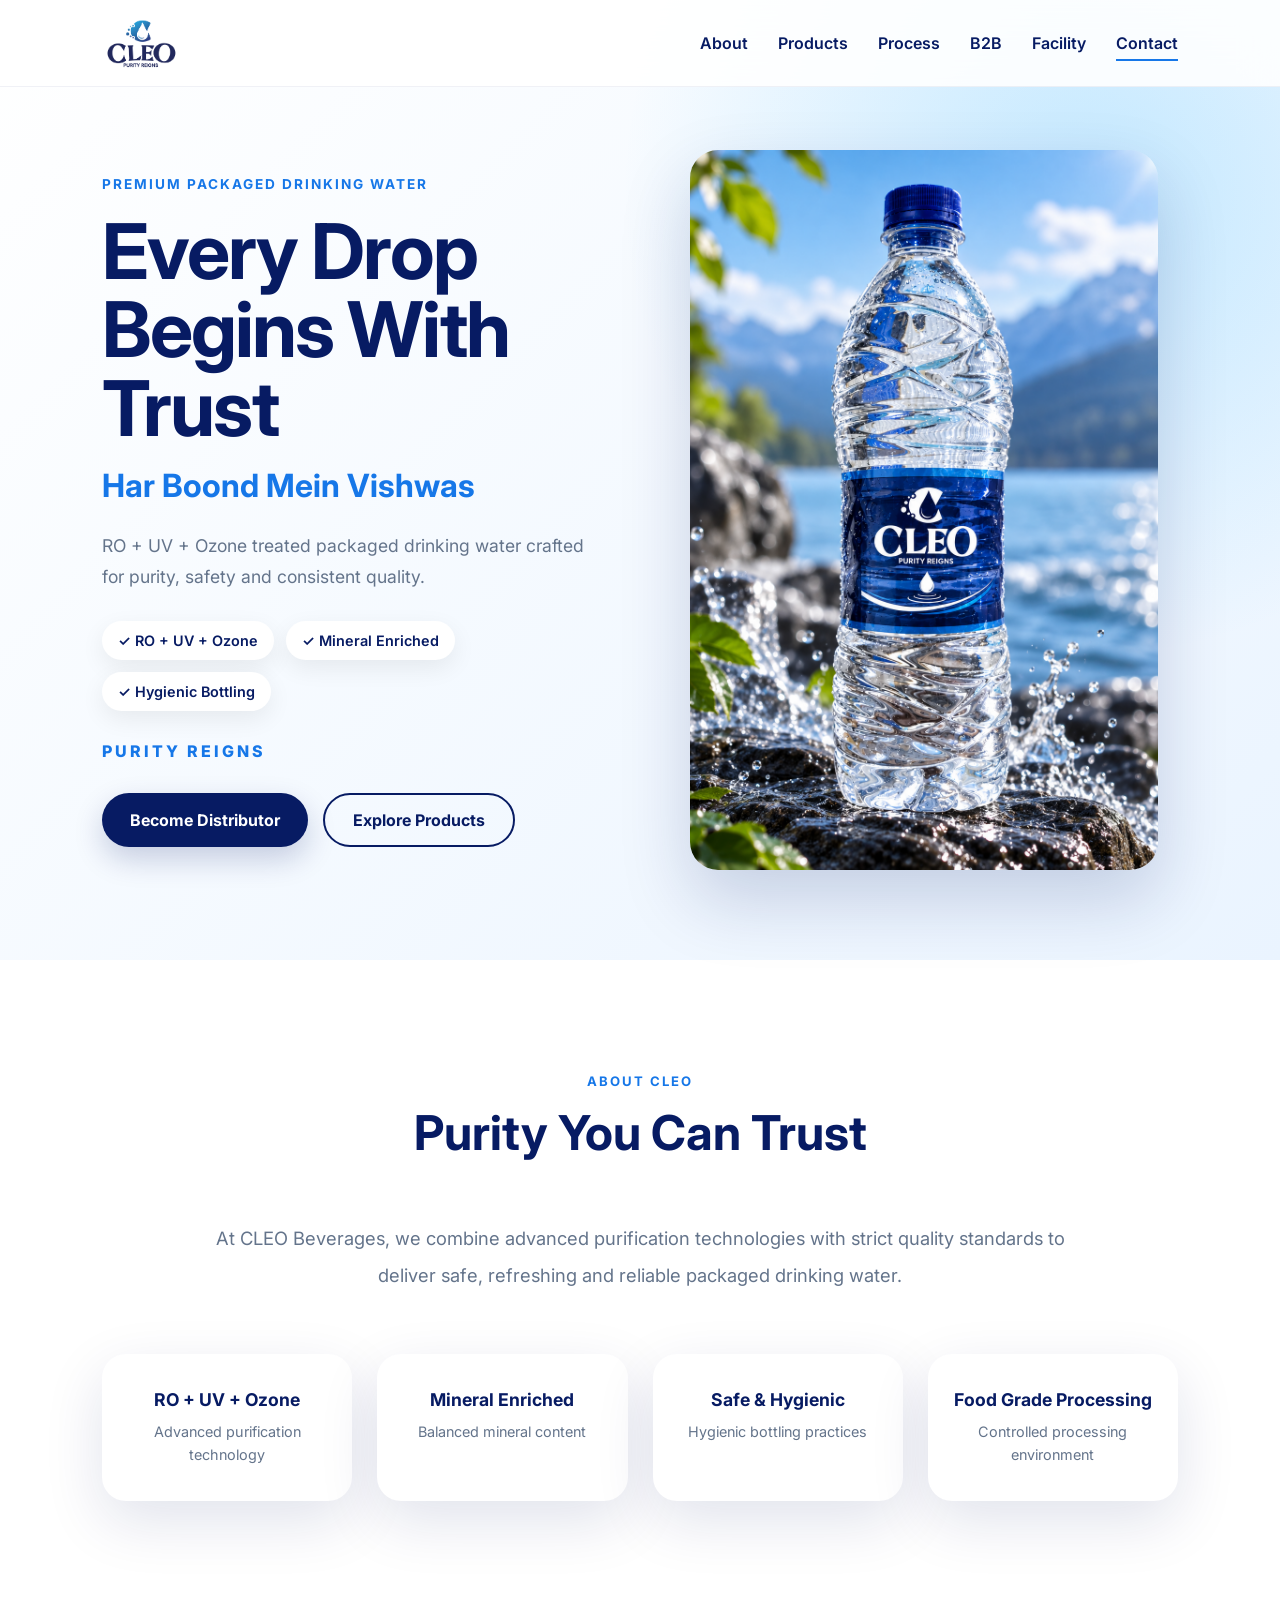
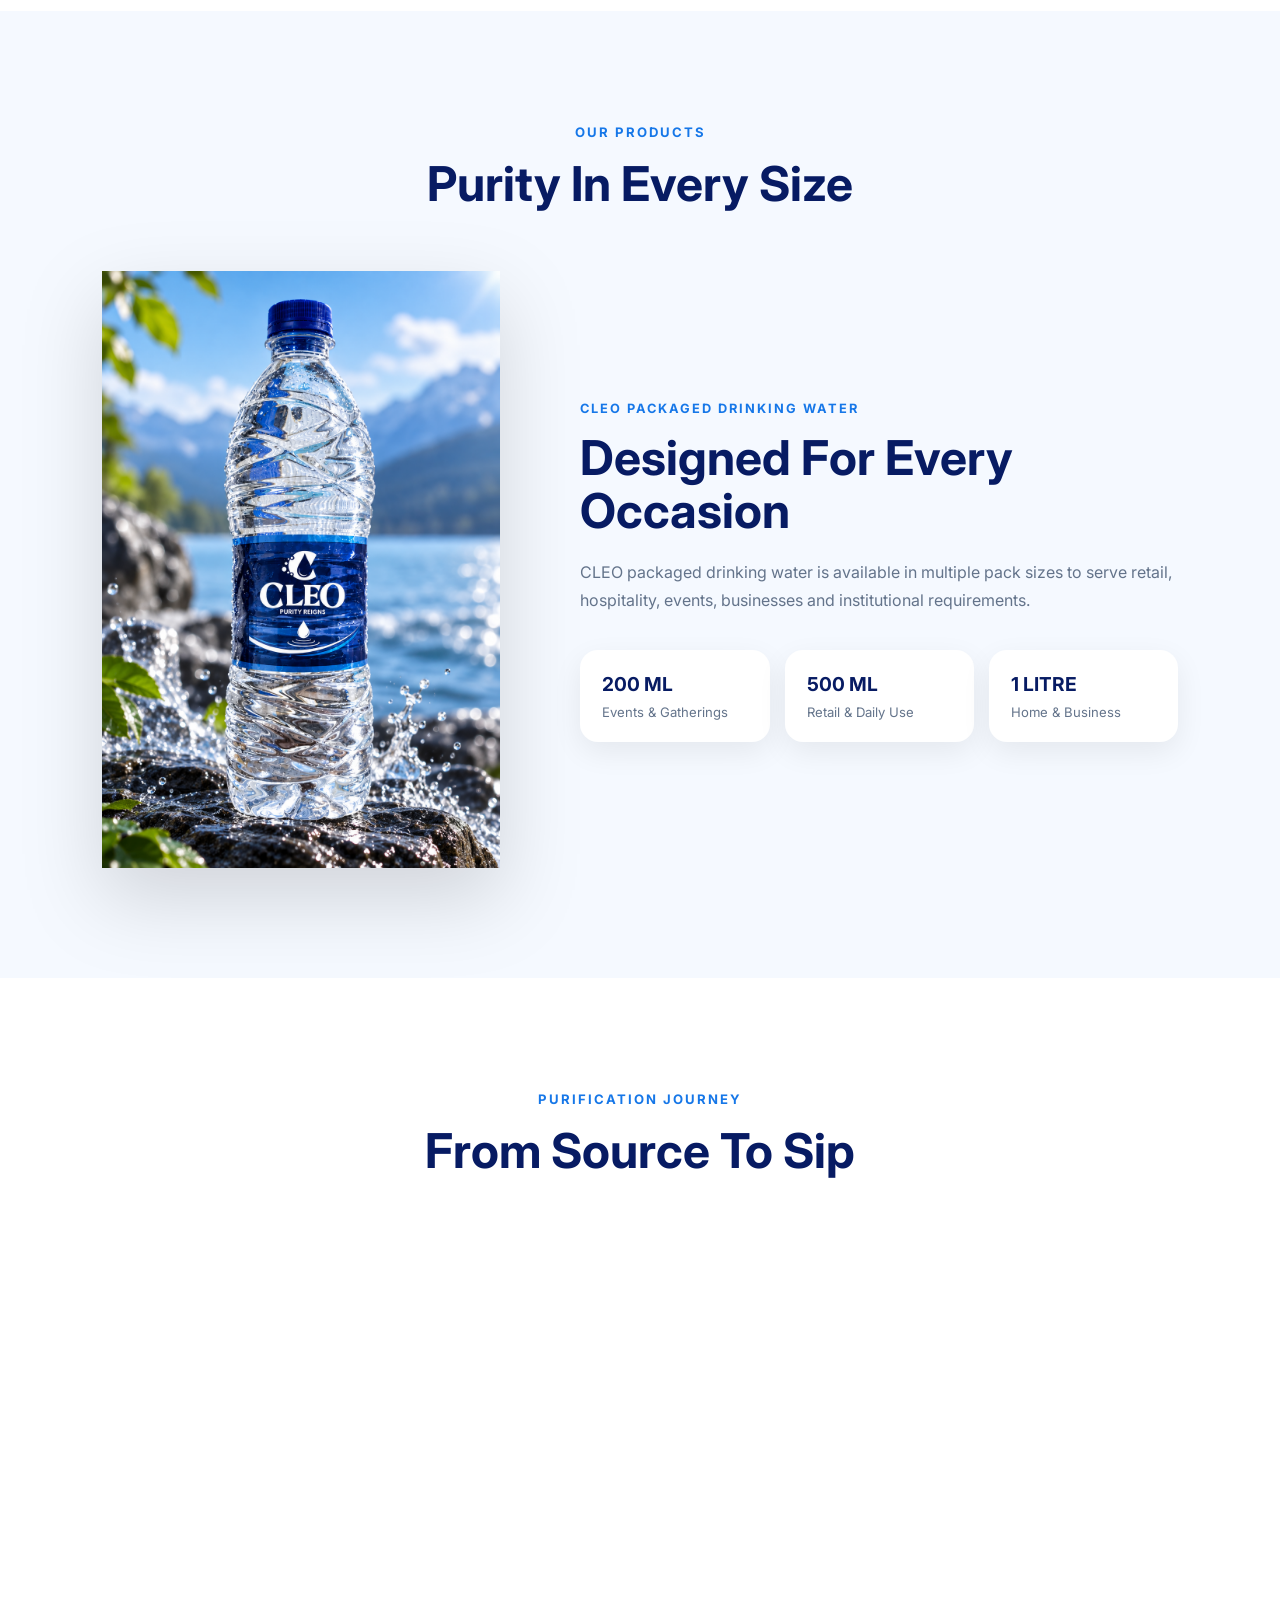
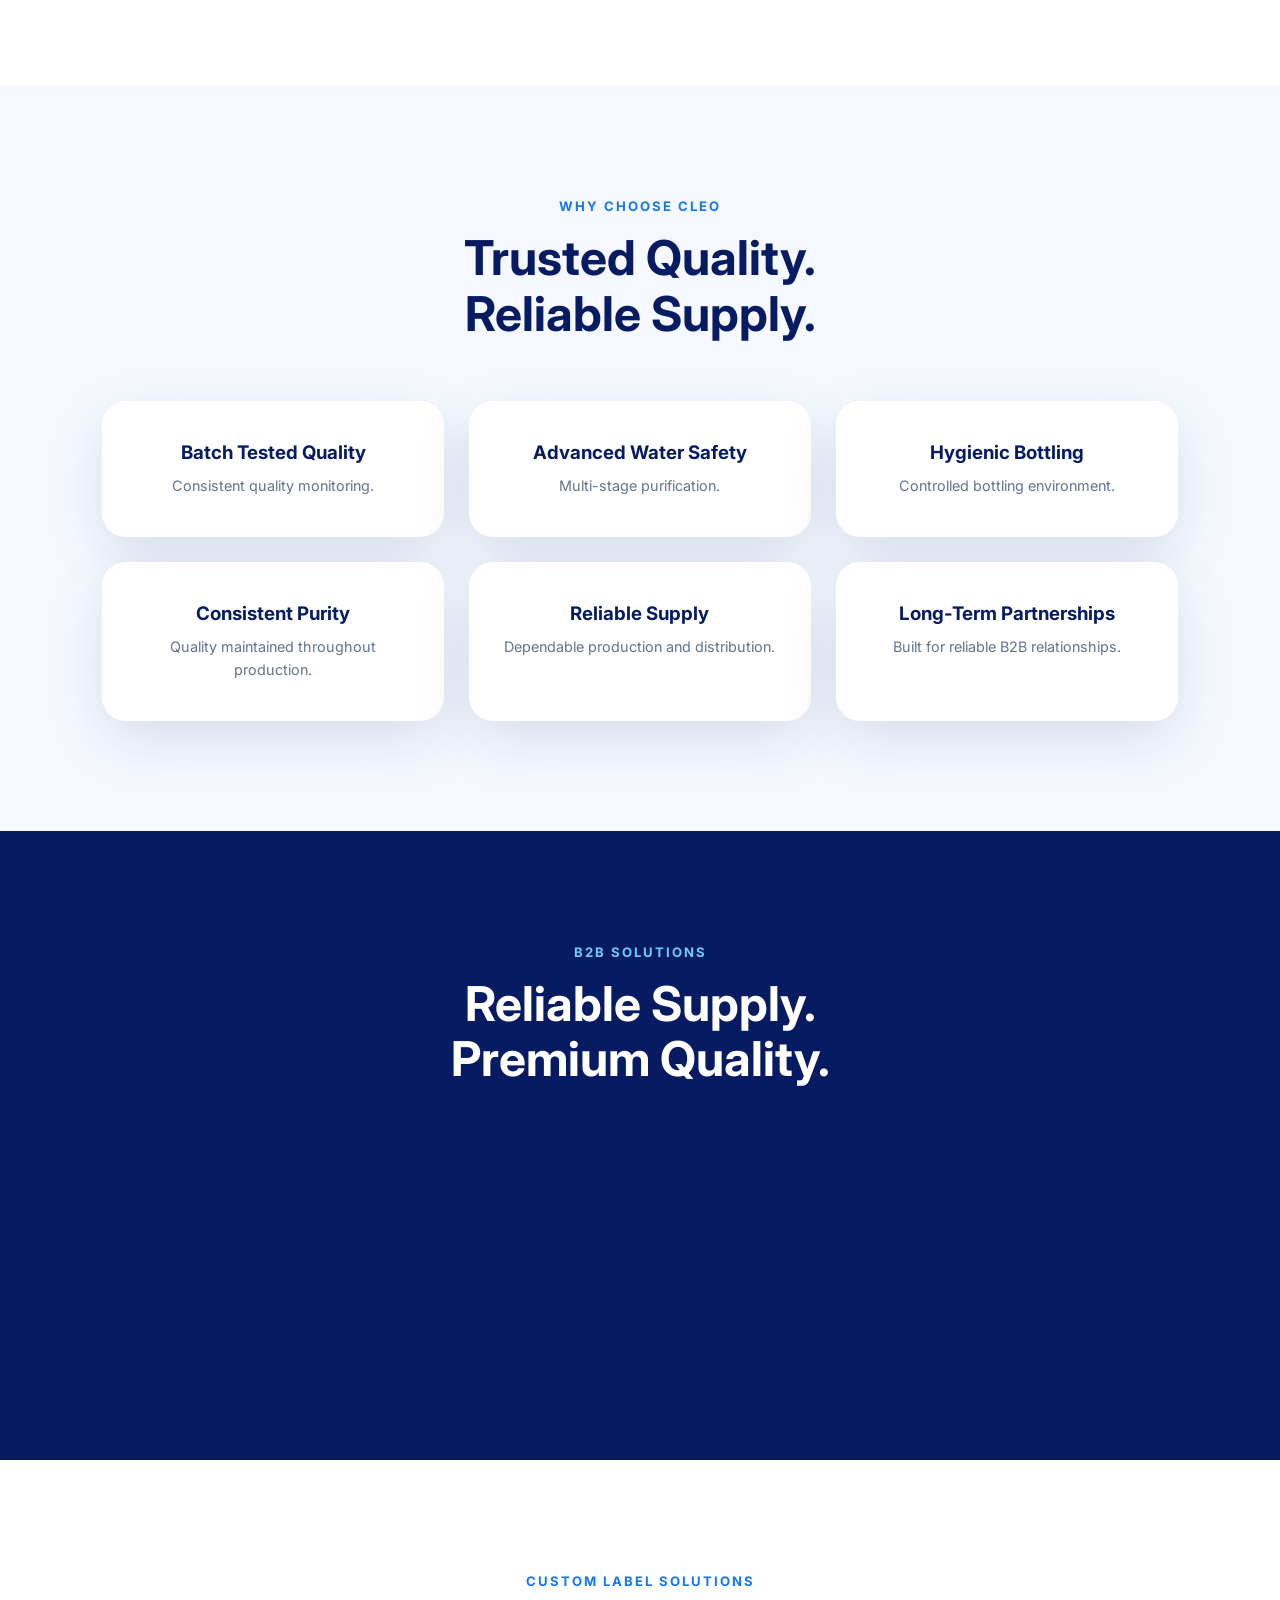
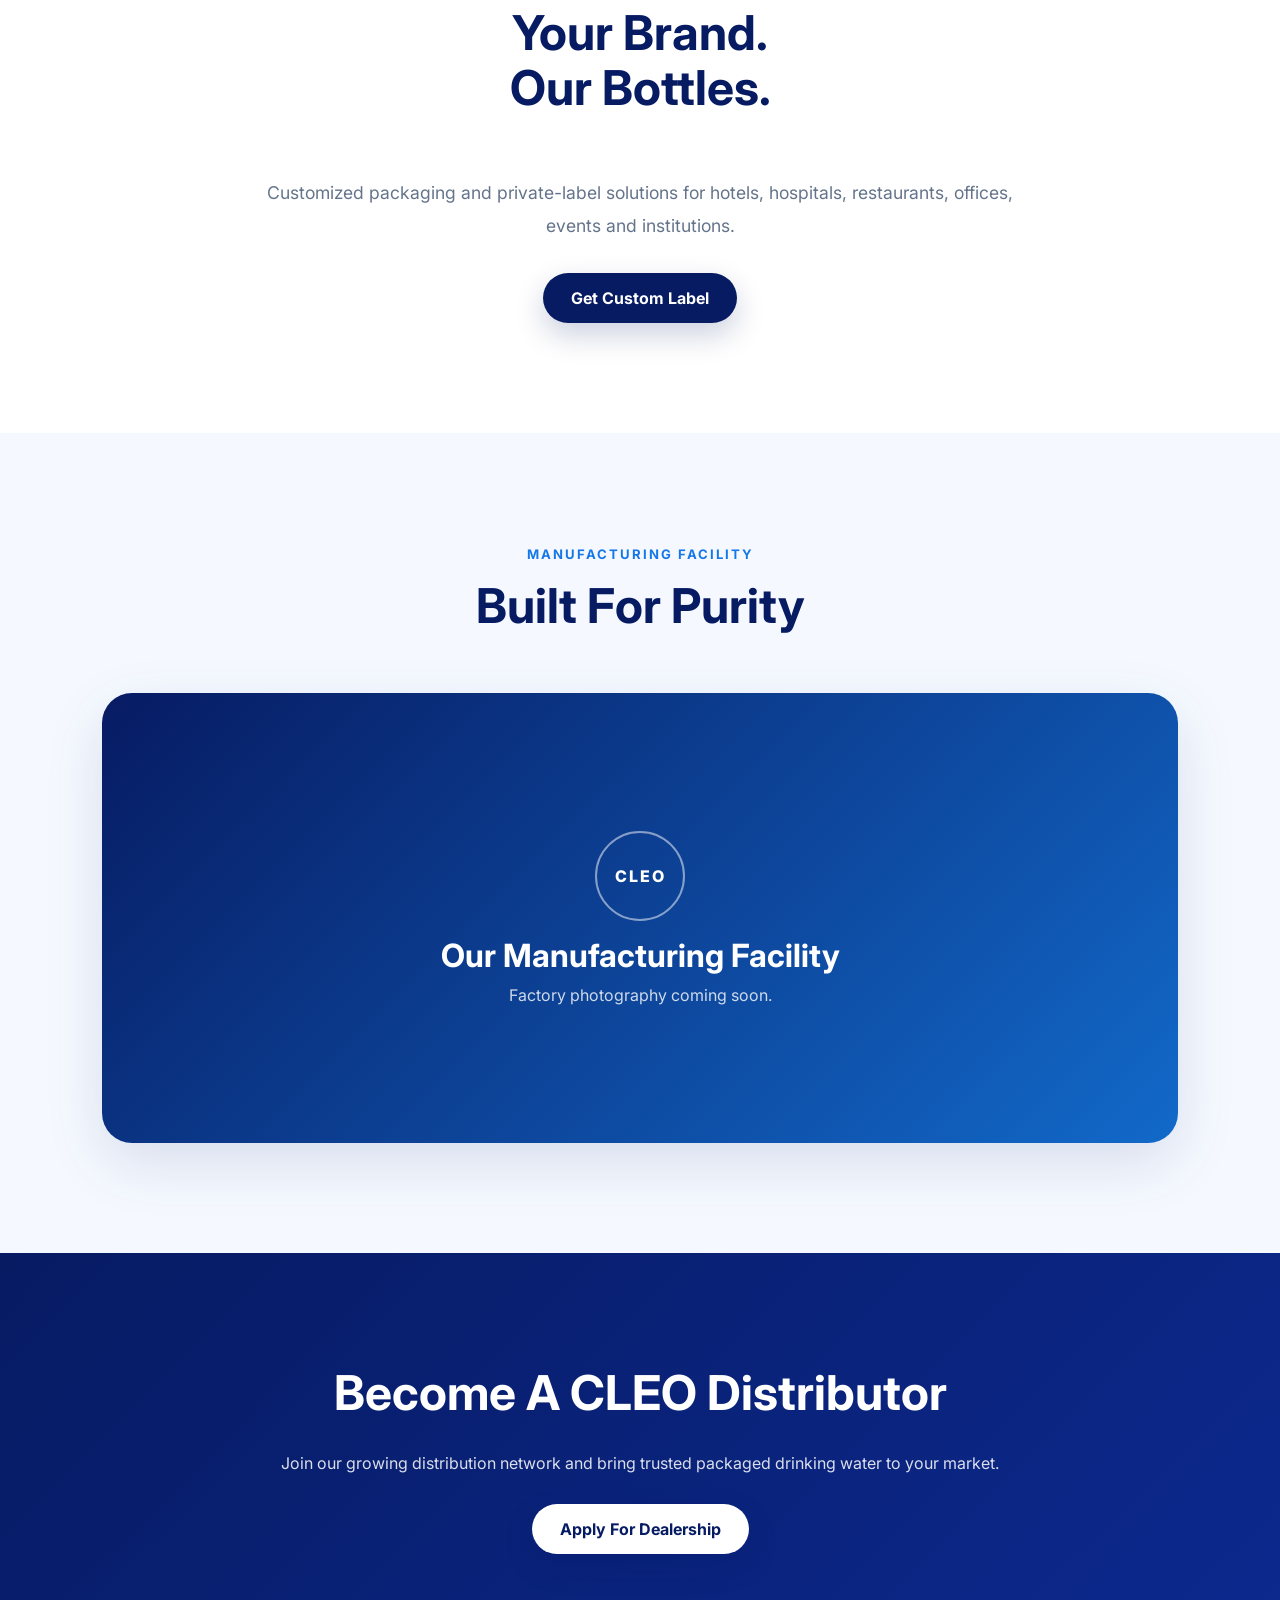
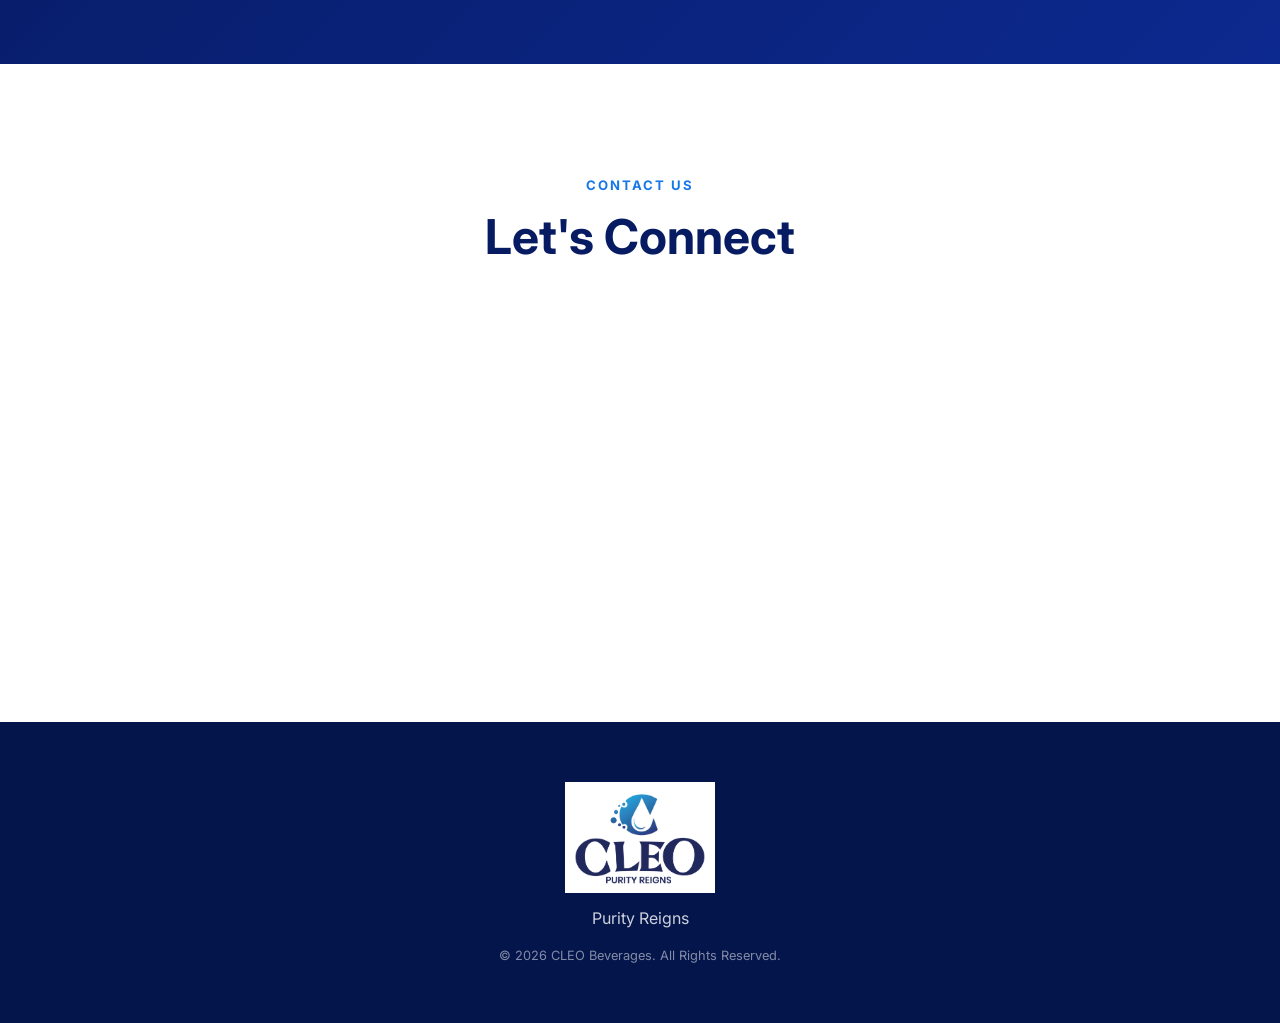
==== commit abce793e: "Update index.html" ====
--- a/index.html
+++ b/index.html
@@ -762,7 +762,7 @@
 <footer>
 
     <img
-        src="assets/icons/Cleo Logo White.png"
+        src="assets/icons/Cleo Logo.png"
         alt="CLEO Beverages"
         class="footer-logo">
 
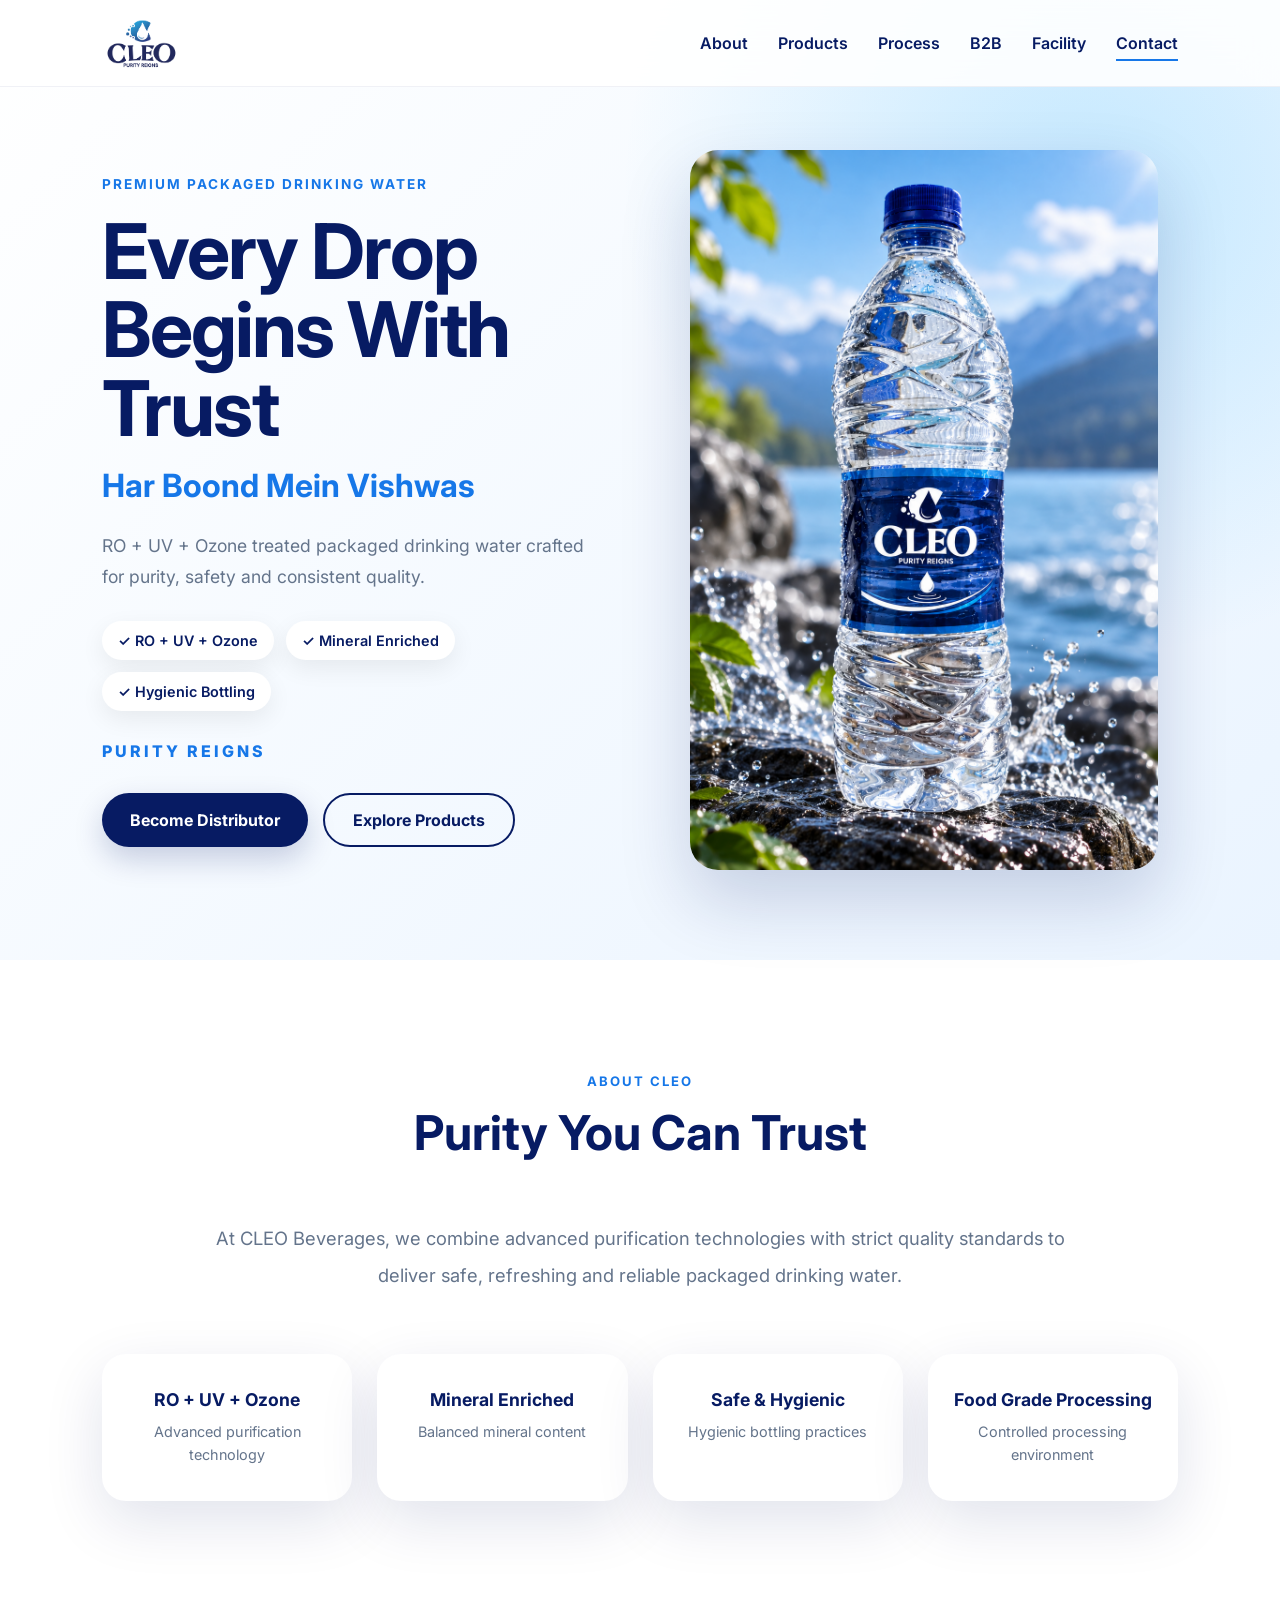
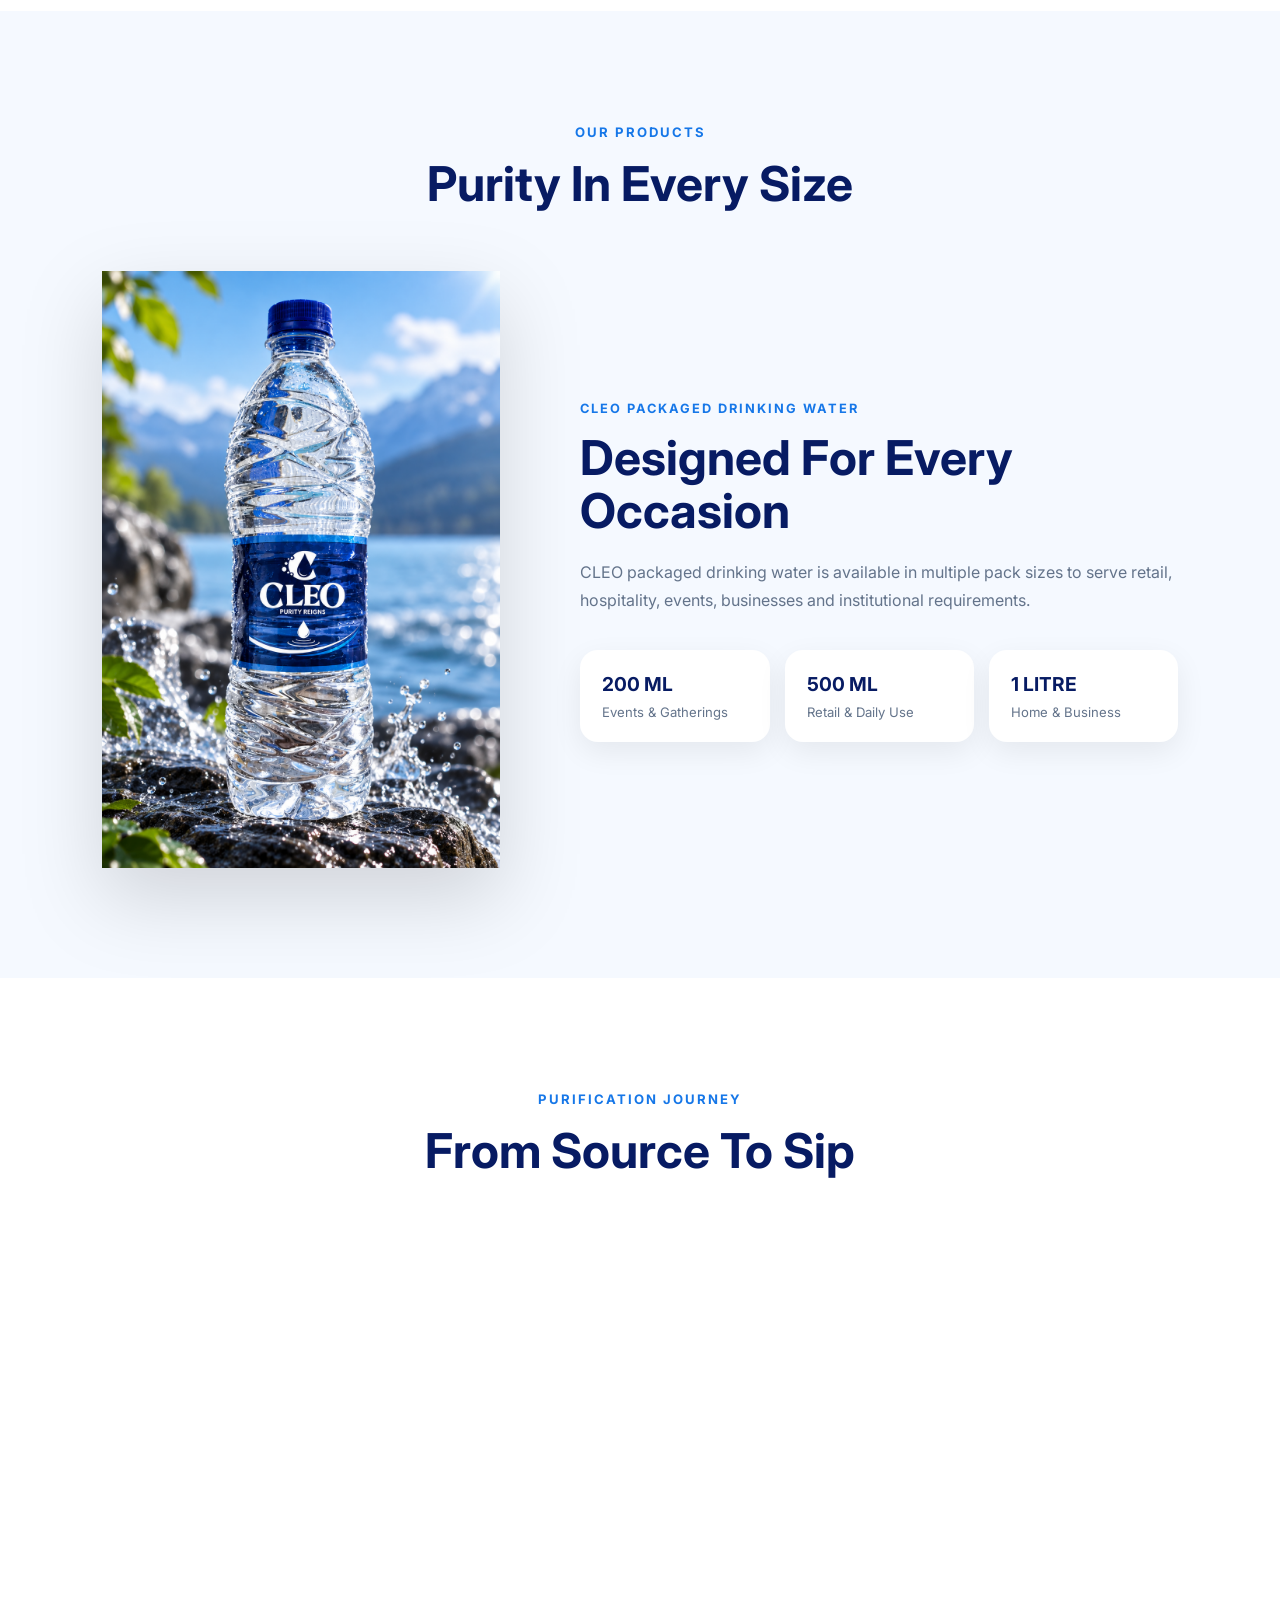
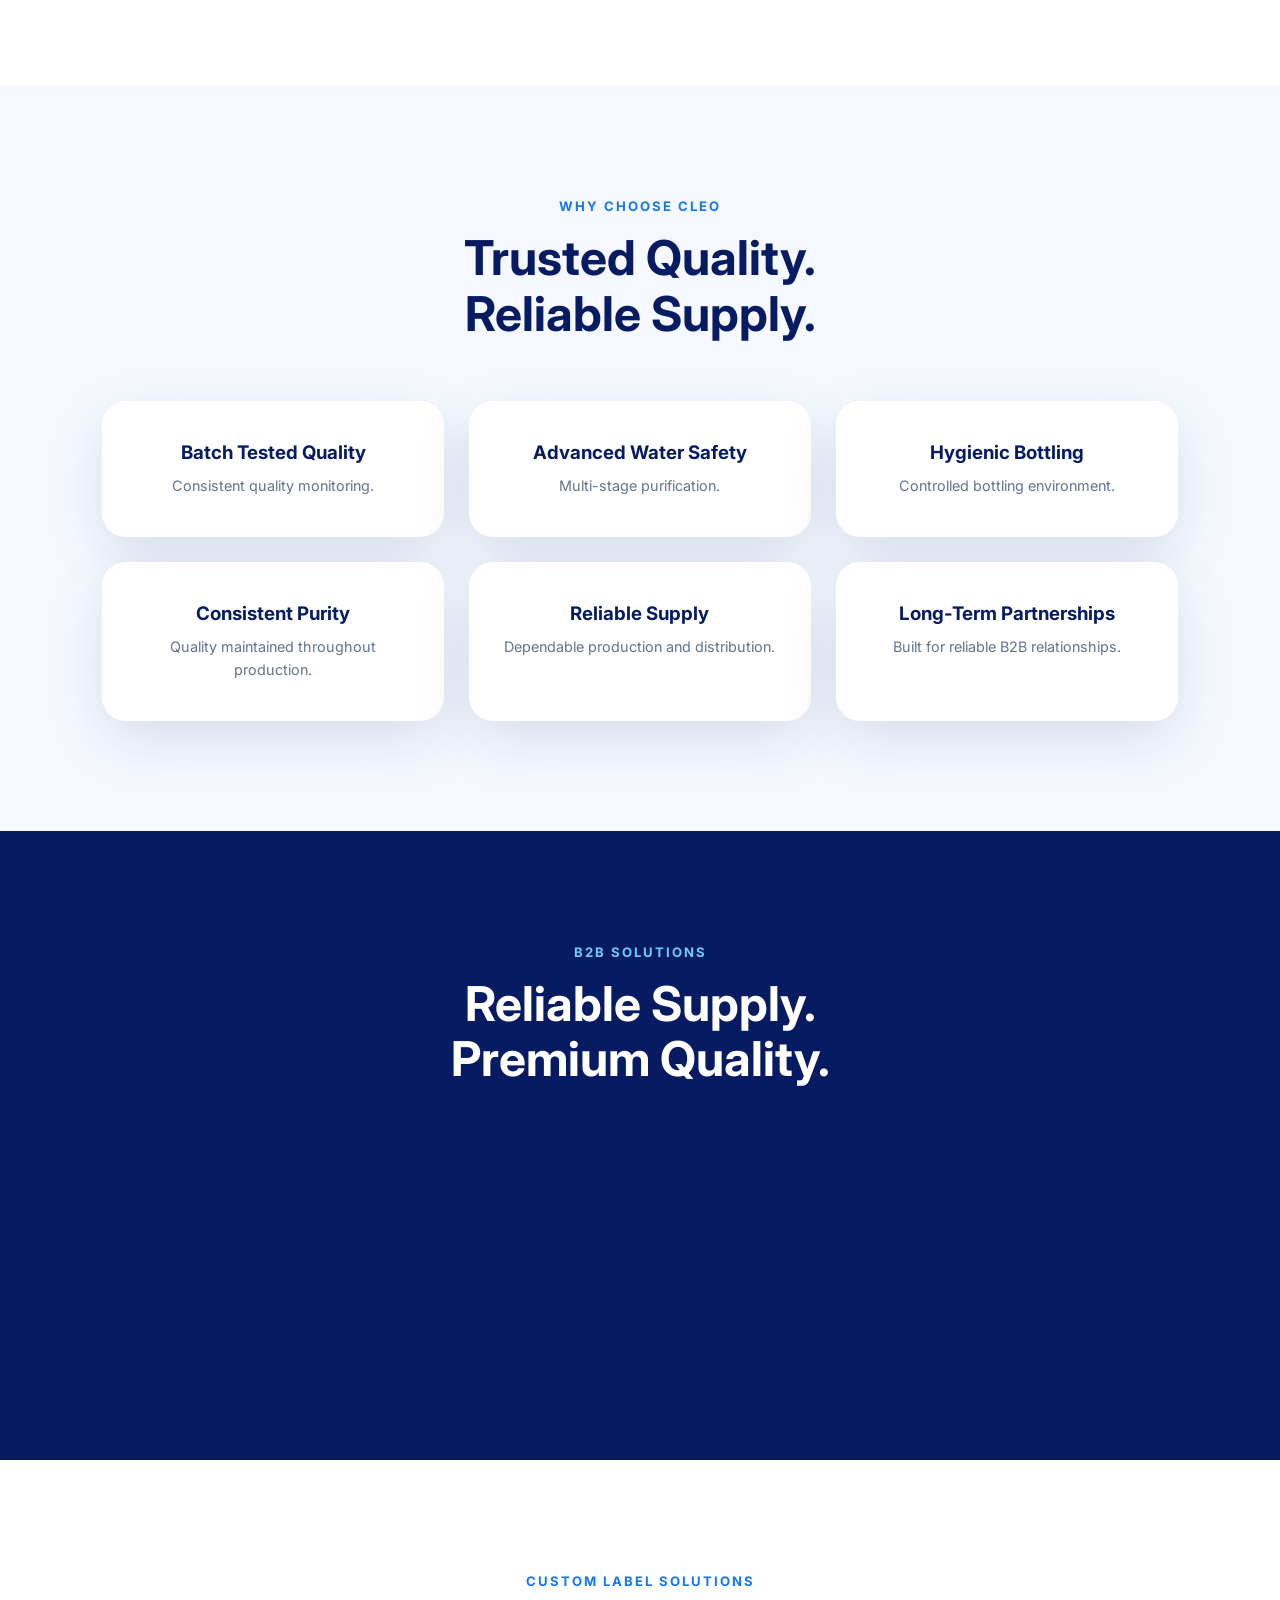
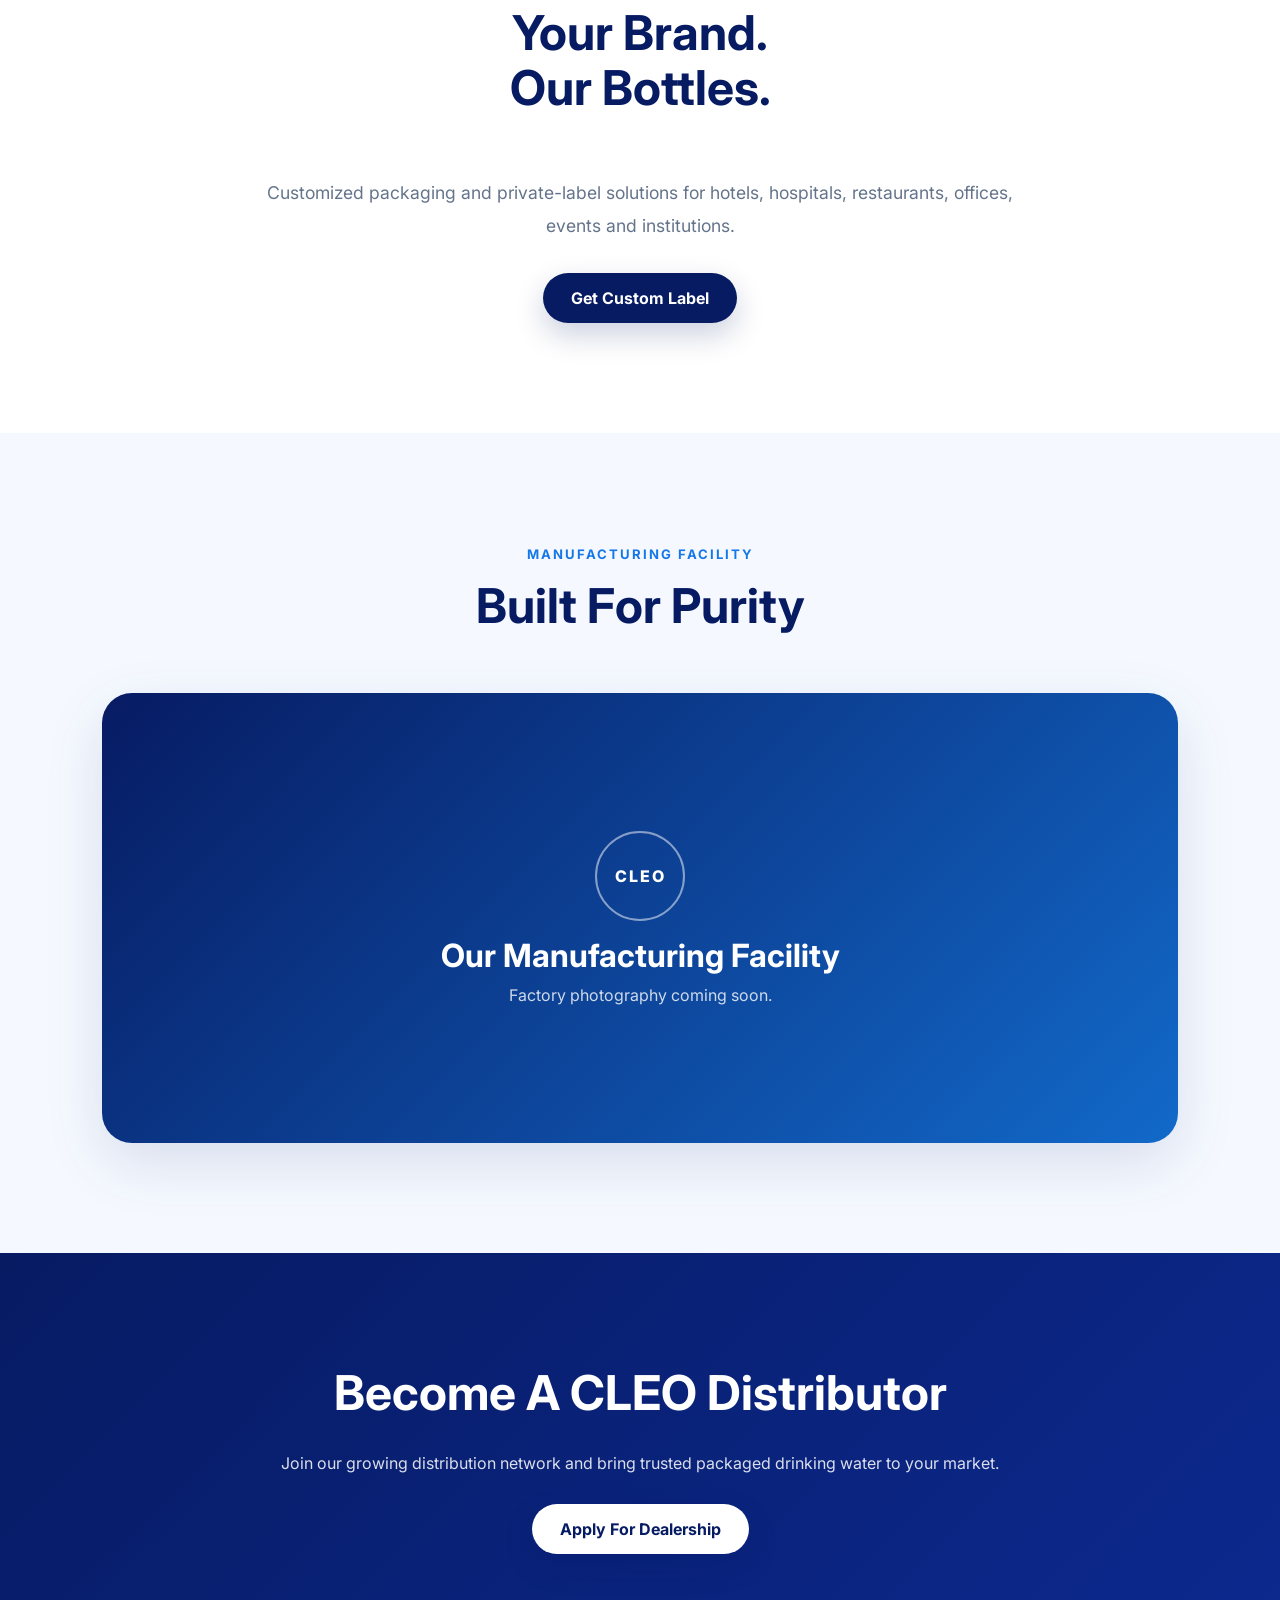
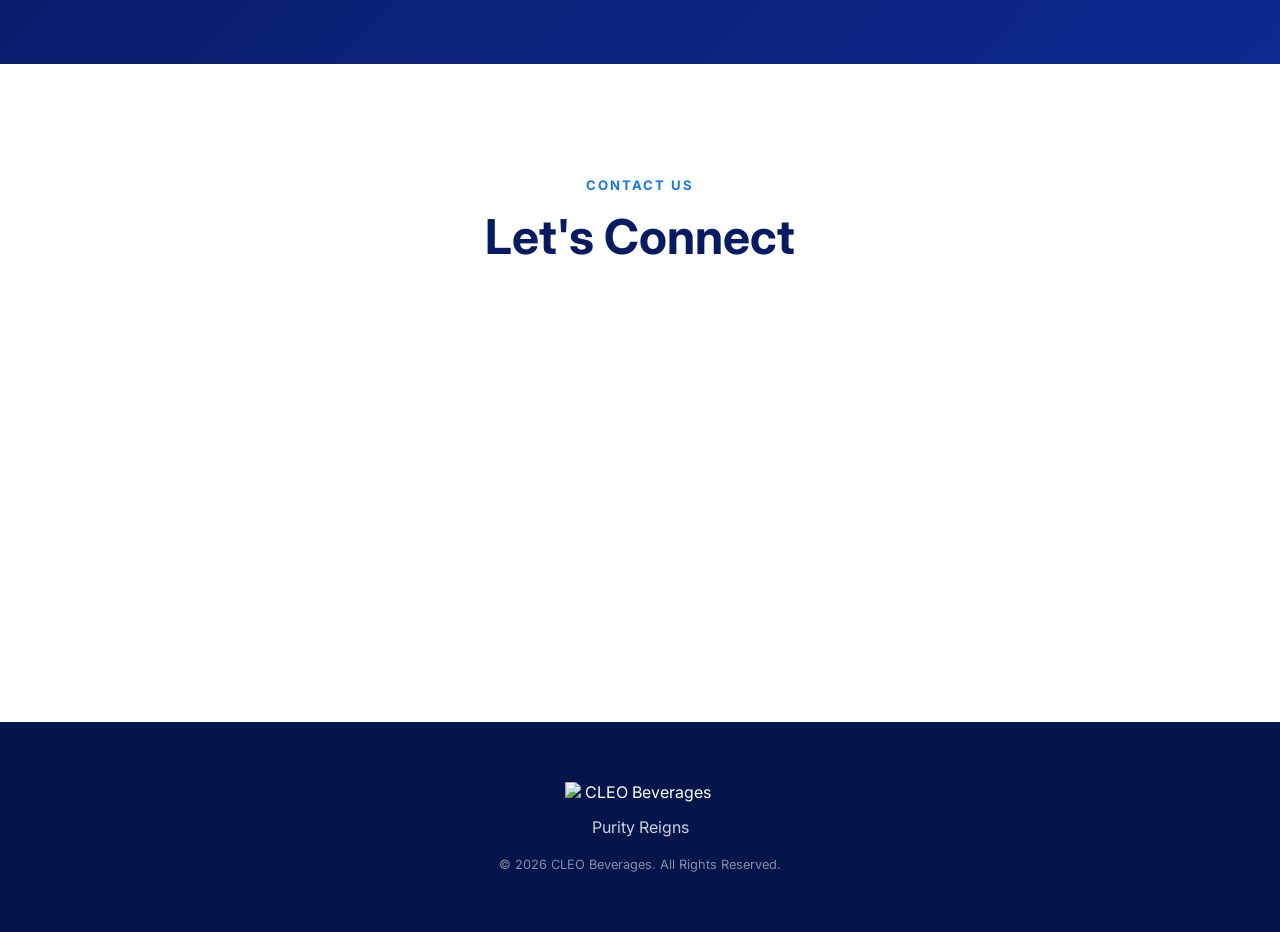
==== commit f4c2fa25: "Update index.html" ====
--- a/index.html
+++ b/index.html
@@ -762,7 +762,7 @@
 <footer>
 
     <img
-        src="assets/icons/Cleo Logo.png"
+        src="assets/icons/Cleo Logo White.png"
         alt="CLEO Beverages"
         class="footer-logo">
 
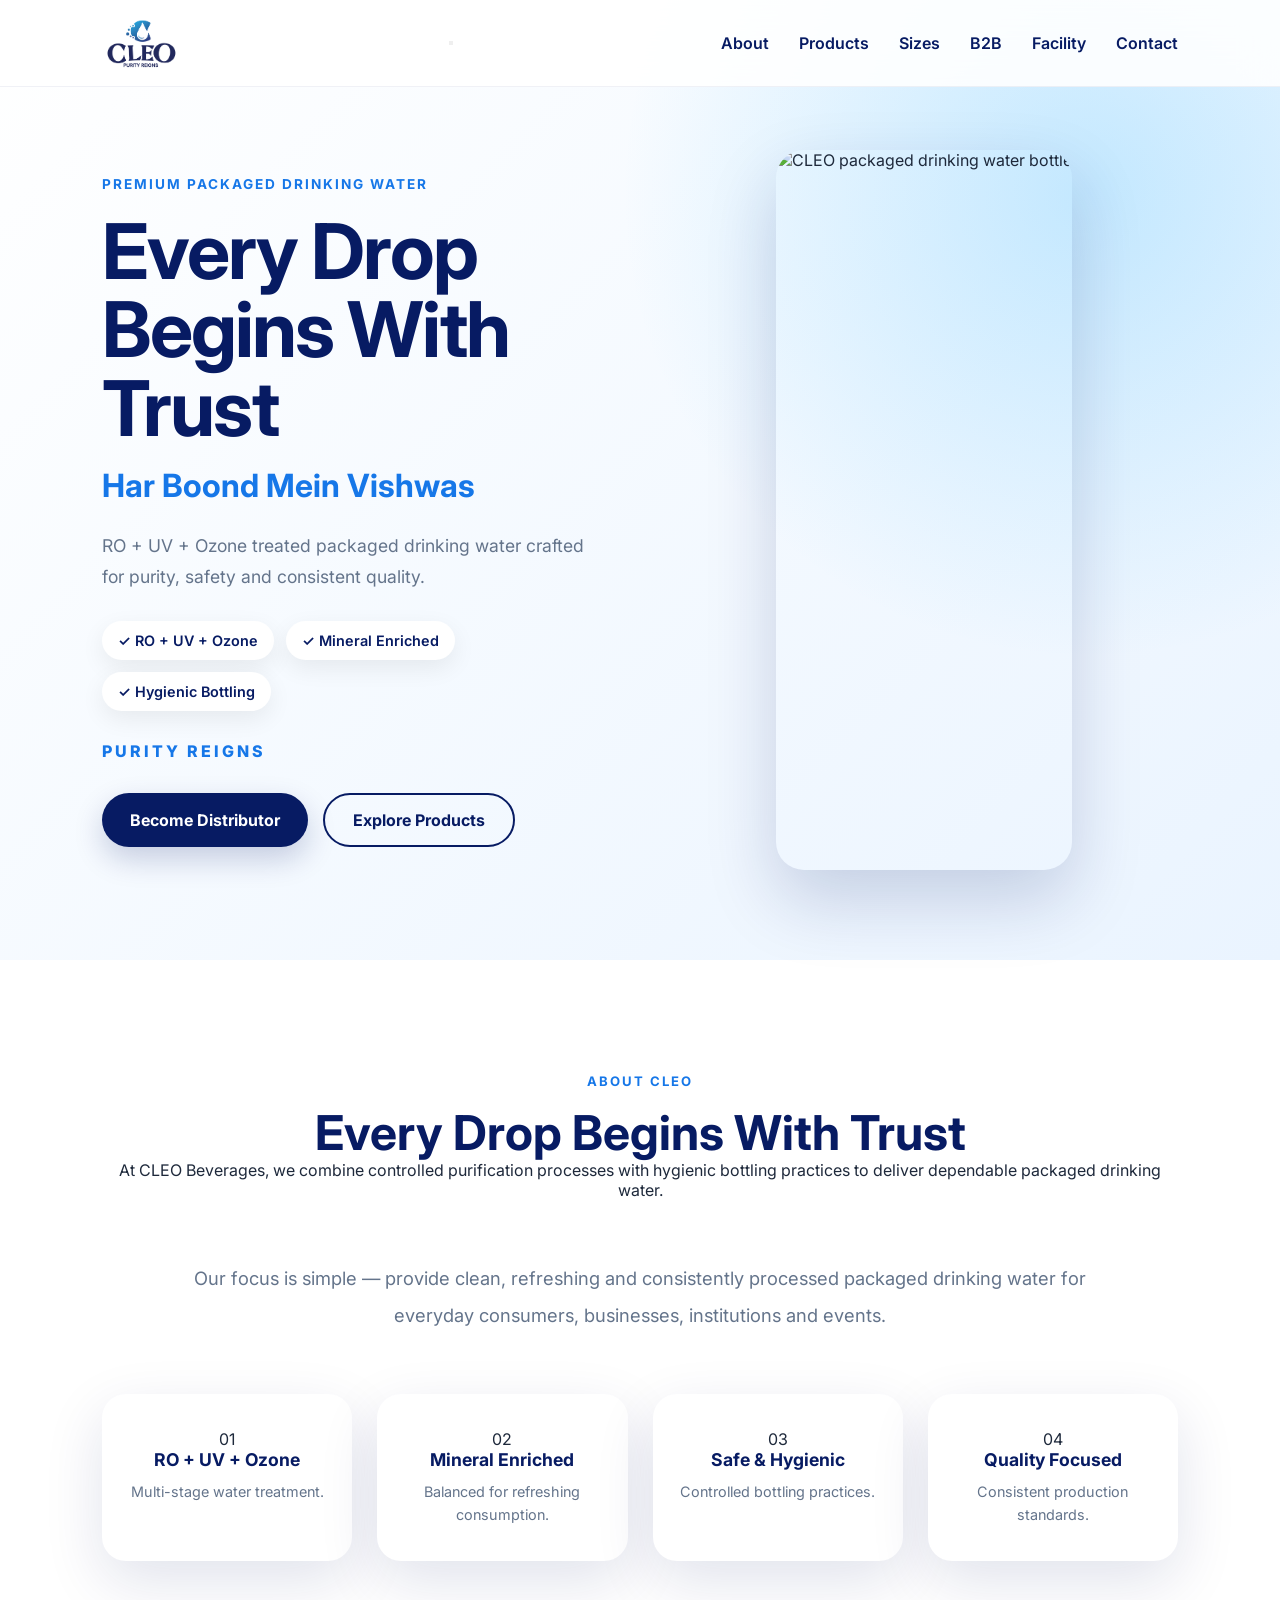
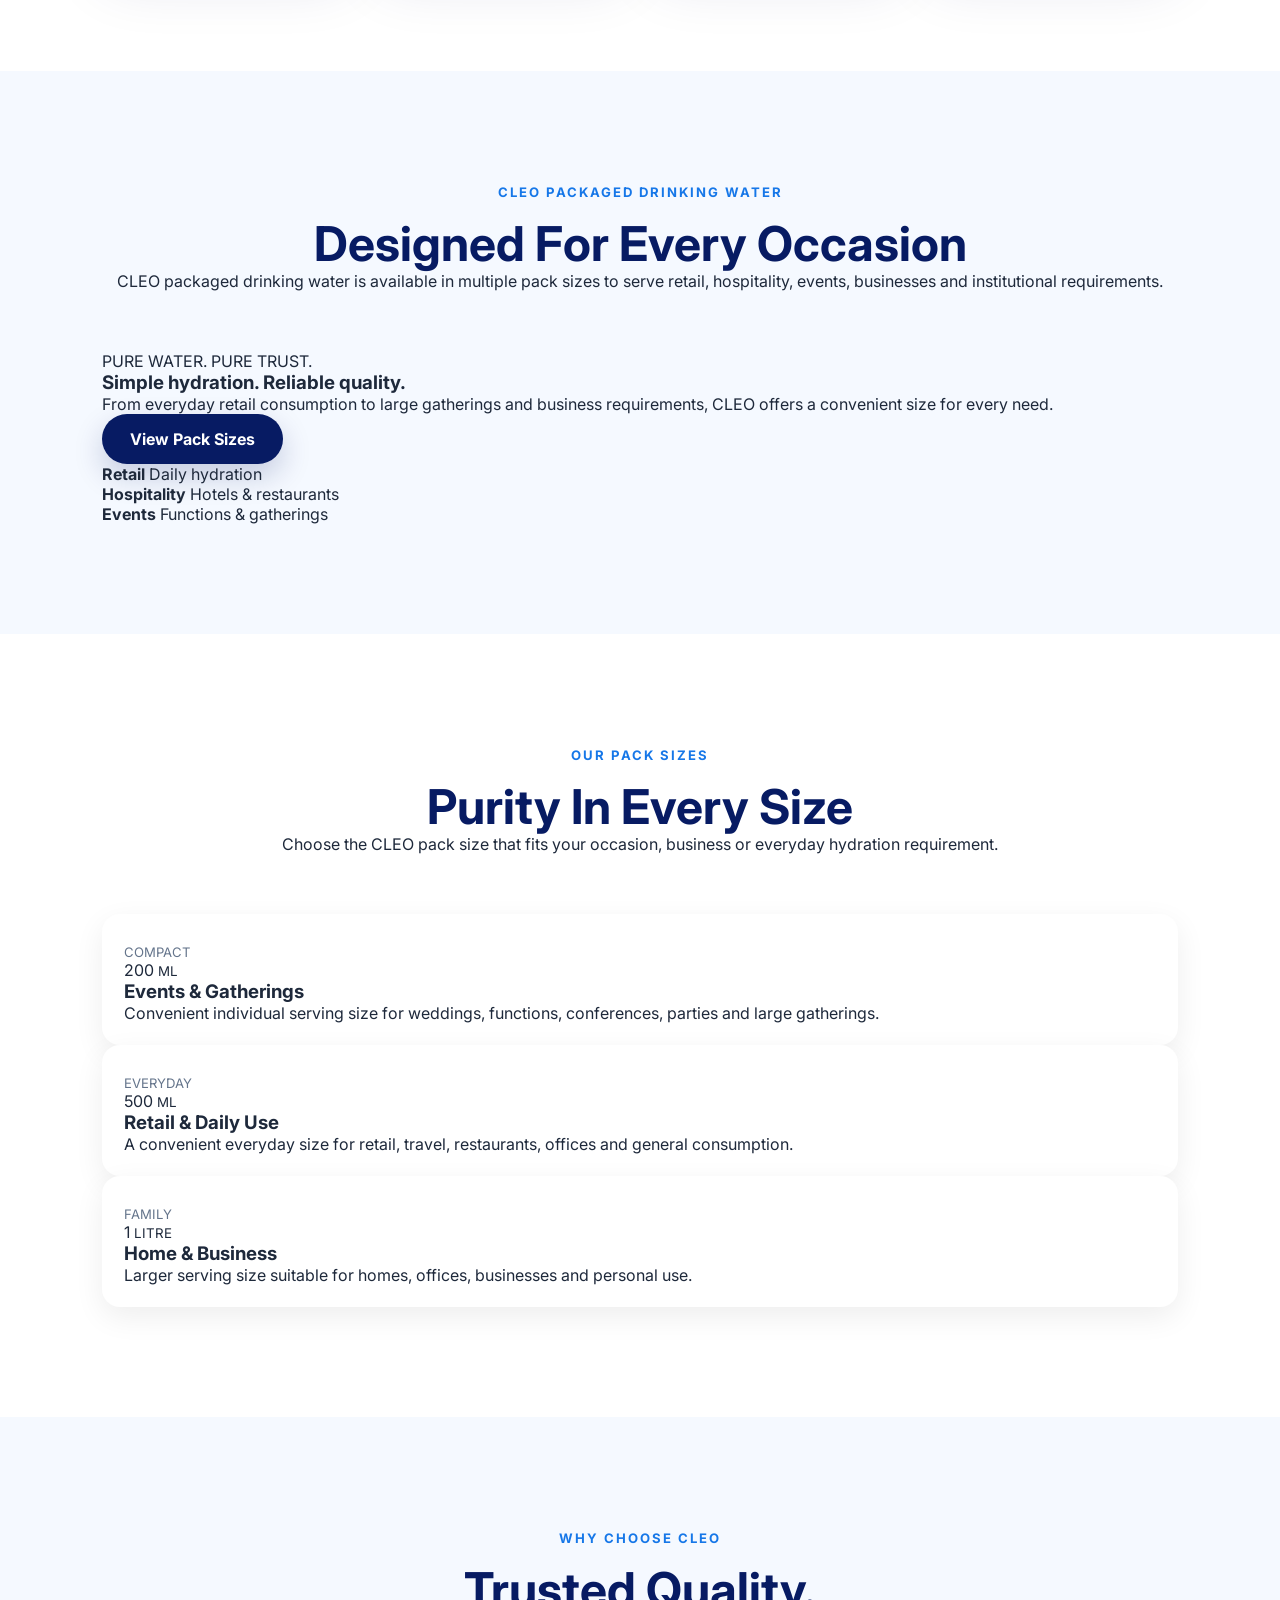
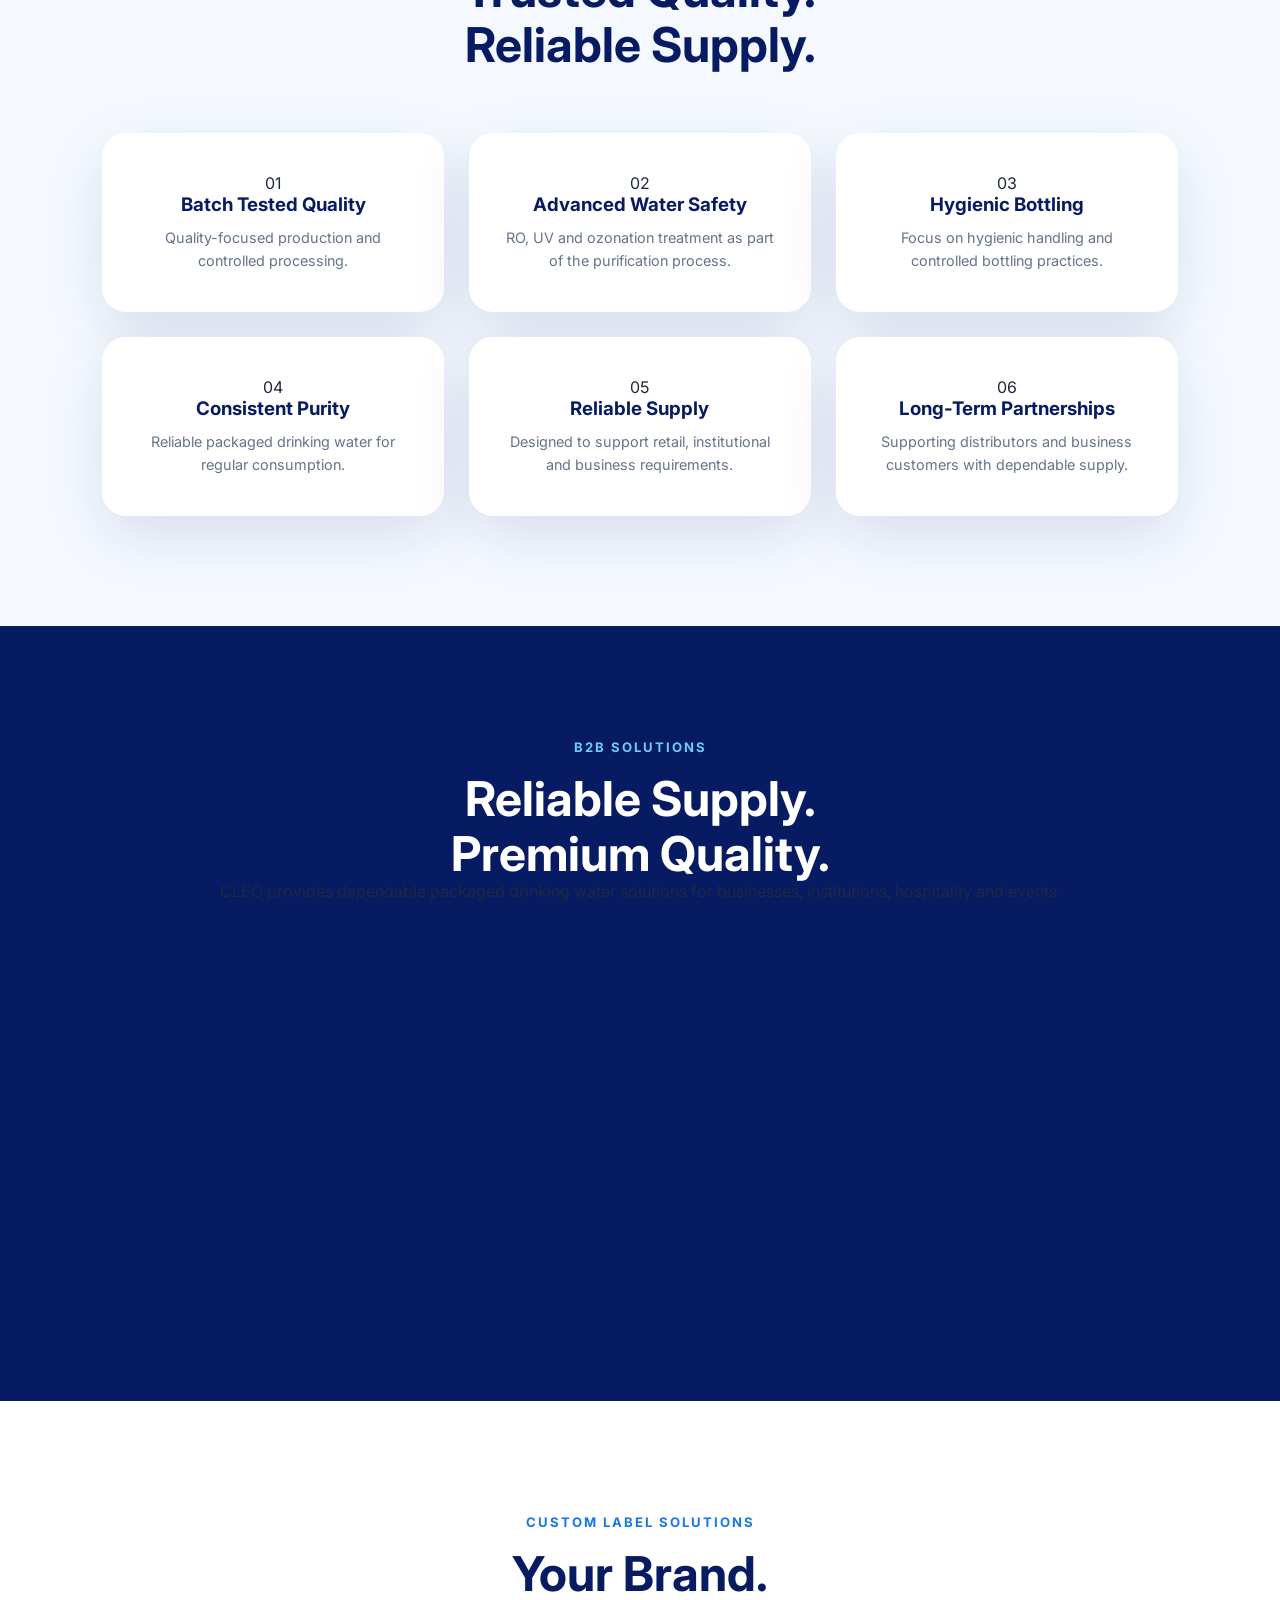
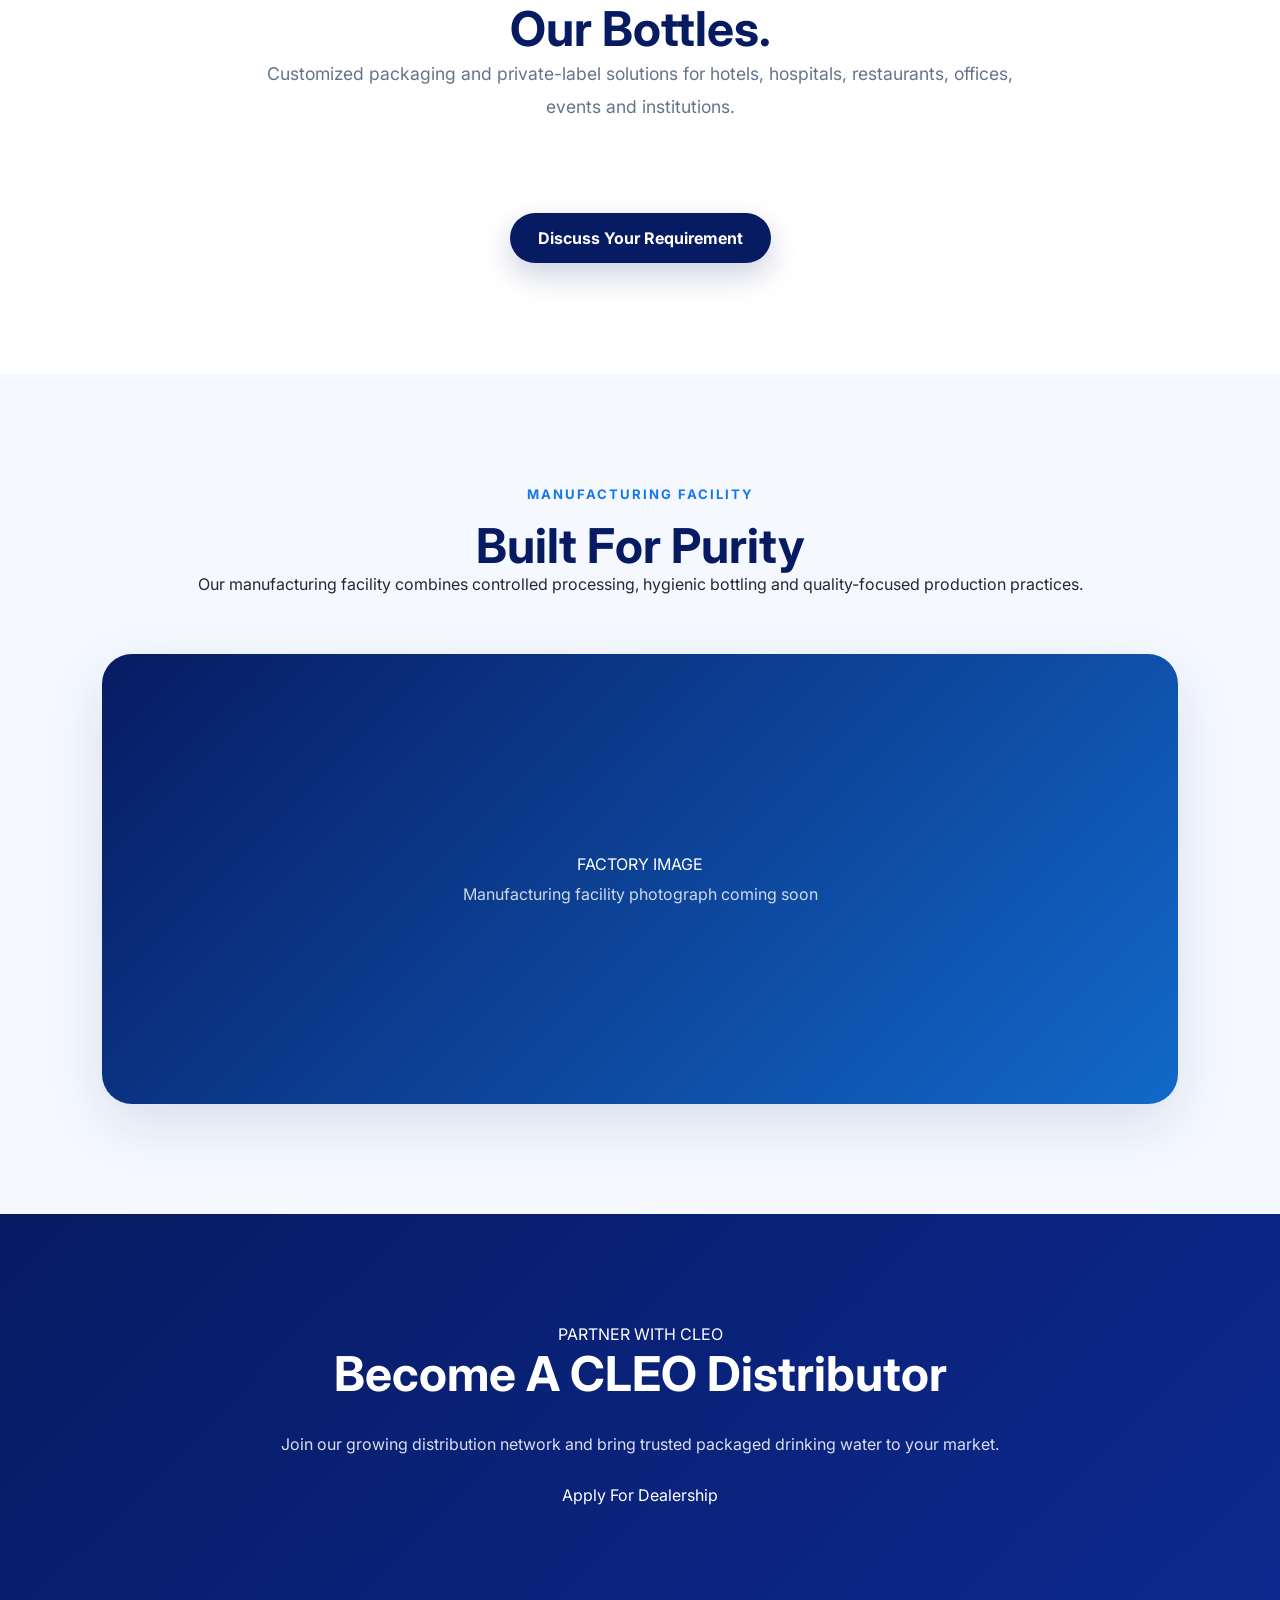
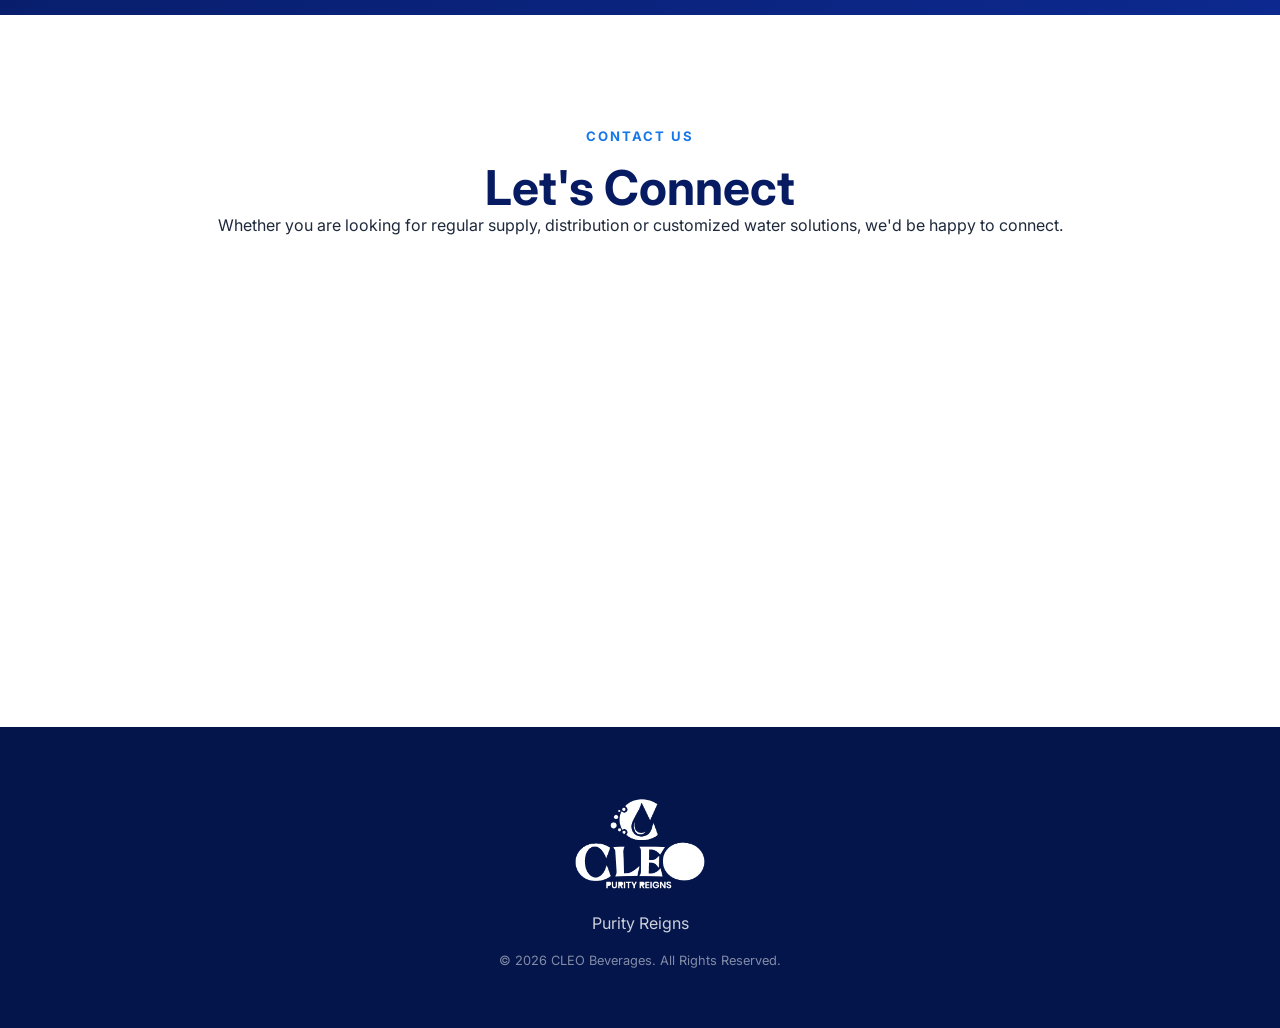
==== commit 98fd7bfa: "Update index.html" ====
--- a/index.html
+++ b/index.html
@@ -4,22 +4,38 @@
 <head>
 
     <meta charset="UTF-8">
-    <meta name="viewport" content="width=device-width, initial-scale=1.0">
+
+    <meta
+        name="viewport"
+        content="width=device-width, initial-scale=1.0"
+    >
 
     <title>CLEO Beverages | Purity Reigns</title>
 
-    <meta name="description"
-        content="CLEO Beverages - Premium Packaged Drinking Water. RO + UV + Ozonation Treated. Bulk Supply, Distribution & Private Label Solutions.">
-
-    <link rel="stylesheet" href="CSS/style.css">
-
-    <link rel="icon" href="assets/icons/Cleo%20Logo.png">
-
-    <link rel="preconnect" href="https://fonts.googleapis.com">
+    <meta
+        name="description"
+        content="CLEO Beverages - Premium Packaged Drinking Water. Pure, safe and reliable drinking water for retail, businesses, institutions and events."
+    >
+
+    <link
+        rel="stylesheet"
+        href="CSS/style.css"
+    >
+
+    <link
+        rel="icon"
+        href="assets/icons/favicon.svg"
+    >
+
+    <link
+        rel="preconnect"
+        href="https://fonts.googleapis.com"
+    >
 
     <link
         href="https://fonts.googleapis.com/css2?family=Inter:wght@300;400;500;600;700;800&display=swap"
-        rel="stylesheet">
+        rel="stylesheet"
+    >
 
 </head>
 
@@ -27,28 +43,46 @@
 <body>
 
 
-<!-- =========================
+<!-- =====================================================
      NAVBAR
-========================= -->
+===================================================== -->
 
 <header class="navbar">
 
-    <a href="#" class="logo">
+    <a
+        href="#home"
+        class="logo"
+        aria-label="CLEO Beverages Home"
+    >
 
         <img
-            src="assets/icons/Cleo%20Logo.png"
-            alt="CLEO Beverages Logo">
+            src="assets/icons/Cleo Logo.png"
+            alt="CLEO Beverages"
+        >
 
     </a>
 
 
-    <nav>
+    <button
+        class="menu-toggle"
+        aria-label="Open navigation menu"
+        aria-expanded="false"
+    >
+
+        <span></span>
+        <span></span>
+        <span></span>
+
+    </button>
+
+
+    <nav class="navbar-nav">
 
         <a href="#about">About</a>
 
         <a href="#products">Products</a>
 
-        <a href="#process">Process</a>
+        <a href="#process">Sizes</a>
 
         <a href="#b2b">B2B</a>
 
@@ -62,28 +96,42 @@
 
 
 
-<!-- =========================
+<main>
+
+
+<!-- =====================================================
      HERO
-========================= -->
-
-<section class="hero">
+===================================================== -->
+
+<section
+    id="home"
+    class="hero"
+>
 
 
     <div class="hero-content">
 
+
         <span class="hero-tag">
+
             PREMIUM PACKAGED DRINKING WATER
+
         </span>
 
 
         <h1>
+
             Every Drop<br>
-            Begins With Trust
+            Begins With<br>
+            Trust
+
         </h1>
 
 
         <h2>
+
             Har Boond Mein Vishwas
+
         </h2>
 
 
@@ -97,11 +145,17 @@
 
         <div class="hero-features">
 
-            <span>✓ RO + UV + Ozone</span>
-
-            <span>✓ Mineral Enriched</span>
-
-            <span>✓ Hygienic Bottling</span>
+            <span>
+                ✓ RO + UV + Ozone
+            </span>
+
+            <span>
+                ✓ Mineral Enriched
+            </span>
+
+            <span>
+                ✓ Hygienic Bottling
+            </span>
 
         </div>
 
@@ -115,27 +169,34 @@
 
         <div class="hero-buttons">
 
-            <a href="#contact" class="btn-primary">
+            <a
+                href="#contact"
+                class="btn-primary"
+            >
                 Become Distributor
             </a>
 
-            <a href="#products" class="btn-secondary">
+
+            <a
+                href="#products"
+                class="btn-secondary"
+            >
                 Explore Products
             </a>
 
         </div>
 
-    </div>
-
-
-
-    <!-- ONLY BOTTLE IMAGE -->
+
+    </div>
+
+
 
     <div class="hero-image">
 
         <img
-            src="assets/icons/Bottle%20Image.png"
-            alt="CLEO Packaged Drinking Water Bottle">
+            src="assets/bottles/bottle-1l.png"
+            alt="CLEO packaged drinking water bottle"
+        >
 
     </div>
 
@@ -144,46 +205,69 @@
 
 
 
-<!-- =========================
+<!-- =====================================================
      ABOUT
-========================= -->
-
-<section id="about" class="about">
+===================================================== -->
+
+<section
+    id="about"
+    class="about"
+>
 
 
     <div class="section-header">
 
-        <span>ABOUT CLEO</span>
+        <span>
+            ABOUT CLEO
+        </span>
 
         <h2>
-            Purity You Can Trust
+            Every Drop Begins With Trust
         </h2>
 
-    </div>
+        <p class="section-description">
+
+            At CLEO Beverages, we combine controlled
+            purification processes with hygienic bottling
+            practices to deliver dependable packaged
+            drinking water.
+
+        </p>
+
+    </div>
+
 
 
     <div class="about-content">
 
         <p>
 
-            At CLEO Beverages, we combine advanced purification
-            technologies with strict quality standards to deliver
-            safe, refreshing and reliable packaged drinking water.
+            Our focus is simple — provide clean,
+            refreshing and consistently processed
+            packaged drinking water for everyday
+            consumers, businesses, institutions and events.
 
         </p>
 
     </div>
 
 
+
     <div class="stats">
 
 
         <div class="stat-card">
 
-            <h3>RO + UV + Ozone</h3>
-
-            <p>
-                Advanced purification technology
+            <span class="stat-number">
+                01
+            </span>
+
+            <h3>
+                RO + UV + Ozone
+            </h3>
+
+            <p>
+                Multi-stage water treatment.
             </p>
 
         </div>
@@ -191,10 +275,16 @@
 
         <div class="stat-card">
 
-            <h3>Mineral Enriched</h3>
-
-            <p>
-                Balanced mineral content
+            <span class="stat-number">
+                02
+            </span>
+
+            <h3>
+                Mineral Enriched
+            </h3>
+
+            <p>
+                Balanced for refreshing consumption.
             </p>
 
         </div>
@@ -202,10 +292,16 @@
 
         <div class="stat-card">
 
-            <h3>Safe & Hygienic</h3>
-
-            <p>
-                Hygienic bottling practices
+            <span class="stat-number">
+                03
+            </span>
+
+            <h3>
+                Safe & Hygienic
+            </h3>
+
+            <p>
+                Controlled bottling practices.
             </p>
 
         </div>
@@ -213,214 +309,275 @@
 
         <div class="stat-card">
 
-            <h3>Food Grade Processing</h3>
-
-            <p>
-                Controlled processing environment
-            </p>
-
-        </div>
-
-
-    </div>
+            <span class="stat-number">
+                04
+            </span>
+
+            <h3>
+                Quality Focused
+            </h3>
+
+            <p>
+                Consistent production standards.
+            </p>
+
+        </div>
+
+
+    </div>
+
 
 </section>
 
 
 
-<!-- =========================
+<!-- =====================================================
      PRODUCTS
-========================= -->
-
-<section id="products" class="products">
+===================================================== -->
+
+<section
+    id="products"
+    class="products"
+>
 
 
     <div class="section-header">
 
-        <span>OUR PRODUCTS</span>
+        <span>
+            CLEO PACKAGED DRINKING WATER
+        </span>
+
+        <h2>
+            Designed For Every Occasion
+        </h2>
+
+        <p class="section-description">
+
+            CLEO packaged drinking water is available
+            in multiple pack sizes to serve retail,
+            hospitality, events, businesses and
+            institutional requirements.
+
+        </p>
+
+    </div>
+
+
+
+    <div class="product-intro">
+
+
+        <div class="product-intro-content">
+
+            <span class="small-label">
+                PURE WATER. PURE TRUST.
+            </span>
+
+            <h3>
+                Simple hydration.
+                Reliable quality.
+            </h3>
+
+            <p>
+
+                From everyday retail consumption to
+                large gatherings and business requirements,
+                CLEO offers a convenient size for every need.
+
+            </p>
+
+
+            <a
+                href="#process"
+                class="btn-primary"
+            >
+                View Pack Sizes
+            </a>
+
+        </div>
+
+
+        <div class="product-points">
+
+            <div>
+                <strong>Retail</strong>
+                <span>Daily hydration</span>
+            </div>
+
+            <div>
+                <strong>Hospitality</strong>
+                <span>Hotels & restaurants</span>
+            </div>
+
+            <div>
+                <strong>Events</strong>
+                <span>Functions & gatherings</span>
+            </div>
+
+        </div>
+
+
+    </div>
+
+
+</section>
+
+
+
+<!-- =====================================================
+     PRODUCT SIZES
+===================================================== -->
+
+<section
+    id="process"
+    class="process"
+>
+
+
+    <div class="section-header">
+
+        <span>
+            OUR PACK SIZES
+        </span>
 
         <h2>
             Purity In Every Size
         </h2>
 
-    </div>
-
-
-    <div class="product-showcase">
-
-
-        <!-- SAME SINGLE BOTTLE IMAGE -->
-
-        <div class="product-image">
-
-            <img
-                src="assets/icons/Bottle%20Image.png"
-                alt="CLEO Water Bottle">
-
-        </div>
-
-
-        <div class="product-info">
-
-            <span class="product-label">
-                CLEO PACKAGED DRINKING WATER
-            </span>
-
-
-            <h2>
-                Designed For
-                Every Occasion
-            </h2>
-
-
-            <p>
-
-                CLEO packaged drinking water is available
-                in multiple pack sizes to serve retail,
-                hospitality, events, businesses and
-                institutional requirements.
-
-            </p>
-
-
-            <div class="sizes">
-
-
-                <div class="size-card">
-
-                    <strong>200 ML</strong>
-
-                    <span>
-                        Events & Gatherings
-                    </span>
-
-                </div>
-
-
-                <div class="size-card">
-
-                    <strong>500 ML</strong>
-
-                    <span>
-                        Retail & Daily Use
-                    </span>
-
-                </div>
-
-
-                <div class="size-card">
-
-                    <strong>1 LITRE</strong>
-
-                    <span>
-                        Home & Business
-                    </span>
-
-                </div>
-
+        <p class="section-description">
+
+            Choose the CLEO pack size that fits
+            your occasion, business or everyday
+            hydration requirement.
+
+        </p>
+
+    </div>
+
+
+
+    <div class="size-grid">
+
+
+        <!-- 200 ML -->
+
+        <article class="size-card">
+
+            <span class="size-label">
+                COMPACT
+            </span>
+
+            <div class="size-volume">
+
+                200
+
+                <small>
+                    ML
+                </small>
 
             </div>
 
-        </div>
-
-
-    </div>
+            <h3>
+                Events & Gatherings
+            </h3>
+
+            <p>
+
+                Convenient individual serving size
+                for weddings, functions, conferences,
+                parties and large gatherings.
+
+            </p>
+
+        </article>
+
+
+
+        <!-- 500 ML -->
+
+        <article class="size-card featured-size">
+
+            <span class="size-label">
+                EVERYDAY
+            </span>
+
+            <div class="size-volume">
+
+                500
+
+                <small>
+                    ML
+                </small>
+
+            </div>
+
+            <h3>
+                Retail & Daily Use
+            </h3>
+
+            <p>
+
+                A convenient everyday size for retail,
+                travel, restaurants, offices and
+                general consumption.
+
+            </p>
+
+        </article>
+
+
+
+        <!-- 1 LITRE -->
+
+        <article class="size-card">
+
+            <span class="size-label">
+                FAMILY
+            </span>
+
+            <div class="size-volume">
+
+                1
+
+                <small>
+                    LITRE
+                </small>
+
+            </div>
+
+            <h3>
+                Home & Business
+            </h3>
+
+            <p>
+
+                Larger serving size suitable for homes,
+                offices, businesses and personal use.
+
+            </p>
+
+        </article>
+
+
+    </div>
+
 
 </section>
 
 
 
-<!-- =========================
-     PURIFICATION PROCESS
-========================= -->
-
-<section id="process" class="process">
+<!-- =====================================================
+     WHY CLEO
+===================================================== -->
+
+<section class="why-cleo">
 
 
     <div class="section-header">
 
-        <span>PURIFICATION JOURNEY</span>
-
-        <h2>
-            From Source To Sip
-        </h2>
-
-    </div>
-
-
-    <div class="timeline">
-
-
-        <div>
-            <span>01</span>
-            Raw Water
-        </div>
-
-
-        <div>
-            <span>02</span>
-            Multi Grade Filtration
-        </div>
-
-
-        <div>
-            <span>03</span>
-            Activated Carbon
-        </div>
-
-
-        <div>
-            <span>04</span>
-            Micron Filtration
-        </div>
-
-
-        <div>
-            <span>05</span>
-            RO Purification
-        </div>
-
-
-        <div>
-            <span>06</span>
-            Mineral Balancing
-        </div>
-
-
-        <div>
-            <span>07</span>
-            UV Sterilization
-        </div>
-
-
-        <div>
-            <span>08</span>
-            Ozonation
-        </div>
-
-
-        <div>
-            <span>09</span>
-            Hygienic Bottling
-        </div>
-
-
-    </div>
-
-</section>
-
-
-
-<!-- =========================
-     WHY CLEO
-========================= -->
-
-<section class="why-cleo">
-
-
-    <div class="section-header">
-
-        <span>WHY CHOOSE CLEO</span>
+        <span>
+            WHY CHOOSE CLEO
+        </span>
 
         <h2>
             Trusted Quality.<br>
@@ -430,15 +587,23 @@
     </div>
 
 
+
     <div class="why-grid">
 
 
         <div class="why-card">
 
-            <h3>Batch Tested Quality</h3>
-
-            <p>
-                Consistent quality monitoring.
+            <span class="card-number">
+                01
+            </span>
+
+            <h3>
+                Batch Tested Quality
+            </h3>
+
+            <p>
+                Quality-focused production and
+                controlled processing.
             </p>
 
         </div>
@@ -446,10 +611,17 @@
 
         <div class="why-card">
 
-            <h3>Advanced Water Safety</h3>
-
-            <p>
-                Multi-stage purification.
+            <span class="card-number">
+                02
+            </span>
+
+            <h3>
+                Advanced Water Safety
+            </h3>
+
+            <p>
+                RO, UV and ozonation treatment
+                as part of the purification process.
             </p>
 
         </div>
@@ -457,10 +629,17 @@
 
         <div class="why-card">
 
-            <h3>Hygienic Bottling</h3>
-
-            <p>
-                Controlled bottling environment.
+            <span class="card-number">
+                03
+            </span>
+
+            <h3>
+                Hygienic Bottling
+            </h3>
+
+            <p>
+                Focus on hygienic handling and
+                controlled bottling practices.
             </p>
 
         </div>
@@ -468,10 +647,17 @@
 
         <div class="why-card">
 
-            <h3>Consistent Purity</h3>
-
-            <p>
-                Quality maintained throughout production.
+            <span class="card-number">
+                04
+            </span>
+
+            <h3>
+                Consistent Purity
+            </h3>
+
+            <p>
+                Reliable packaged drinking water
+                for regular consumption.
             </p>
 
         </div>
@@ -479,10 +665,17 @@
 
         <div class="why-card">
 
-            <h3>Reliable Supply</h3>
-
-            <p>
-                Dependable production and distribution.
+            <span class="card-number">
+                05
+            </span>
+
+            <h3>
+                Reliable Supply
+            </h3>
+
+            <p>
+                Designed to support retail,
+                institutional and business requirements.
             </p>
 
         </div>
@@ -490,111 +683,214 @@
 
         <div class="why-card">
 
-            <h3>Long-Term Partnerships</h3>
-
-            <p>
-                Built for reliable B2B relationships.
-            </p>
-
-        </div>
-
-
-    </div>
+            <span class="card-number">
+                06
+            </span>
+
+            <h3>
+                Long-Term Partnerships
+            </h3>
+
+            <p>
+                Supporting distributors and
+                business customers with dependable supply.
+            </p>
+
+        </div>
+
+
+    </div>
+
 
 </section>
 
 
 
-<!-- =========================
+<!-- =====================================================
      B2B
-========================= -->
-
-<section id="b2b" class="b2b">
+===================================================== -->
+
+<section
+    id="b2b"
+    class="b2b"
+>
 
 
     <div class="section-header">
 
-        <span>B2B SOLUTIONS</span>
+        <span>
+            B2B SOLUTIONS
+        </span>
 
         <h2>
             Reliable Supply.<br>
             Premium Quality.
         </h2>
 
-    </div>
+        <p class="section-description">
+
+            CLEO provides dependable packaged drinking
+            water solutions for businesses, institutions,
+            hospitality and events.
+
+        </p>
+
+    </div>
+
 
 
     <div class="b2b-grid">
 
 
-        <div>
-            Hotels & Resorts
-        </div>
-
-
-        <div>
-            Restaurants & Cafés
-        </div>
-
-
-        <div>
-            Hospitals
-        </div>
-
-
-        <div>
-            Corporate Offices
-        </div>
-
-
-        <div>
-            Educational Institutions
-        </div>
-
-
-        <div>
-            Events & Functions
-        </div>
-
-
-    </div>
+        <div class="b2b-card">
+
+            <span class="b2b-number">
+                01
+            </span>
+
+            <h3>
+                Hotels & Resorts
+            </h3>
+
+            <p>
+                Packaged drinking water for guests,
+                rooms and hospitality operations.
+            </p>
+
+        </div>
+
+
+        <div class="b2b-card">
+
+            <span class="b2b-number">
+                02
+            </span>
+
+            <h3>
+                Restaurants & Cafés
+            </h3>
+
+            <p>
+                Convenient packaged water for
+                dining and takeaway requirements.
+            </p>
+
+        </div>
+
+
+        <div class="b2b-card">
+
+            <span class="b2b-number">
+                03
+            </span>
+
+            <h3>
+                Corporate Offices
+            </h3>
+
+            <p>
+                Reliable drinking water for offices,
+                meetings and workplace facilities.
+            </p>
+
+        </div>
+
+
+        <div class="b2b-card">
+
+            <span class="b2b-number">
+                04
+            </span>
+
+            <h3>
+                Hospitals
+            </h3>
+
+            <p>
+                Packaged drinking water for
+                institutional requirements.
+            </p>
+
+        </div>
+
+
+        <div class="b2b-card">
+
+            <span class="b2b-number">
+                05
+            </span>
+
+            <h3>
+                Events & Functions
+            </h3>
+
+            <p>
+                Convenient water solutions for
+                weddings, functions and gatherings.
+            </p>
+
+        </div>
+
+
+        <div class="b2b-card">
+
+            <span class="b2b-number">
+                06
+            </span>
+
+            <h3>
+                Educational Institutions
+            </h3>
+
+            <p>
+                Reliable packaged drinking water
+                for schools, colleges and institutions.
+            </p>
+
+        </div>
+
+
+    </div>
+
 
 </section>
 
 
 
-<!-- =========================
+<!-- =====================================================
      PRIVATE LABEL
-========================= -->
+===================================================== -->
 
 <section class="private-label">
 
 
     <div class="section-header">
 
-        <span>CUSTOM LABEL SOLUTIONS</span>
+        <span>
+            CUSTOM LABEL SOLUTIONS
+        </span>
 
         <h2>
             Your Brand.<br>
             Our Bottles.
         </h2>
 
-    </div>
-
-
-    <p>
-
-        Customized packaging and private-label solutions
-        for hotels, hospitals, restaurants, offices,
-        events and institutions.
-
-    </p>
-
-
-    <a href="#contact" class="btn-primary">
-
-        Get Custom Label
-
+        <p class="section-description">
+
+            Customized packaging and private-label
+            solutions for hotels, hospitals, restaurants,
+            offices, events and institutions.
+
+        </p>
+
+    </div>
+
+
+    <a
+        href="#contact"
+        class="btn-primary"
+    >
+        Discuss Your Requirement
     </a>
 
 
@@ -602,42 +898,61 @@
 
 
 
-<!-- =========================
+<!-- =====================================================
      FACTORY
-     
-     IMAGE WILL BE ADDED LATER
-========================= -->
-
-<section id="facility" class="facility">
+===================================================== -->
+
+<section
+    id="facility"
+    class="facility"
+>
 
 
     <div class="section-header">
 
-        <span>MANUFACTURING FACILITY</span>
+        <span>
+            MANUFACTURING FACILITY
+        </span>
 
         <h2>
             Built For Purity
         </h2>
 
-    </div>
-
-
-    <!-- FACTORY IMAGE PLACEHOLDER -->
+        <p class="section-description">
+
+            Our manufacturing facility combines
+            controlled processing, hygienic bottling
+            and quality-focused production practices.
+
+        </p>
+
+    </div>
+
+
+
+    <!--
+        FACTORY IMAGE WILL BE ADDED HERE LATER.
+
+        When your factory image is ready,
+        replace this entire div with:
+
+        <img
+            src="assets/facility/factory.jpg"
+            alt="CLEO Beverages Manufacturing Facility"
+            class="factory-image"
+        >
+    -->
 
     <div class="factory-placeholder">
 
         <div>
 
-            <span class="factory-icon">
-                CLEO
-            </span>
-
-            <h3>
-                Our Manufacturing Facility
-            </h3>
-
-            <p>
-                Factory photography coming soon.
+            <span>
+                FACTORY IMAGE
+            </span>
+
+            <p>
+                Manufacturing facility photograph coming soon
             </p>
 
         </div>
@@ -649,95 +964,144 @@
 
 
 
-<!-- =========================
+<!-- =====================================================
      DISTRIBUTOR
-========================= -->
+===================================================== -->
 
 <section class="dealership">
 
 
-    <h2>
-        Become A CLEO Distributor
-    </h2>
-
-
-    <p>
-
-        Join our growing distribution network
-        and bring trusted packaged drinking water
-        to your market.
-
-    </p>
-
-
-    <a href="#contact" class="btn-primary">
-
-        Apply For Dealership
-
-    </a>
+    <div class="dealership-content">
+
+        <span class="dealership-label">
+            PARTNER WITH CLEO
+        </span>
+
+        <h2>
+            Become A CLEO Distributor
+        </h2>
+
+        <p>
+
+            Join our growing distribution network
+            and bring trusted packaged drinking water
+            to your market.
+
+        </p>
+
+        <a
+            href="#contact"
+            class="btn-white"
+        >
+            Apply For Dealership
+        </a>
+
+    </div>
 
 
 </section>
 
 
 
-<!-- =========================
+<!-- =====================================================
      CONTACT
-========================= -->
-
-<section id="contact" class="contact">
+===================================================== -->
+
+<section
+    id="contact"
+    class="contact"
+>
 
 
     <div class="section-header">
 
-        <span>CONTACT US</span>
+        <span>
+            CONTACT US
+        </span>
 
         <h2>
             Let's Connect
         </h2>
 
-    </div>
+        <p class="section-description">
+
+            Whether you are looking for regular supply,
+            distribution or customized water solutions,
+            we'd be happy to connect.
+
+        </p>
+
+    </div>
+
 
 
     <div class="contact-grid">
 
 
-        <div>
-
-            <h3>Phone</h3>
-
-            <p>
-                +91 7903083791
-            </p>
-
-        </div>
-
-
-        <div>
-
-            <h3>Email</h3>
-
-            <p>
+        <div class="contact-card">
+
+            <span class="contact-label">
+                MOBILE
+            </span>
+
+            <h3>
+                +91 79030 83791
+            </h3>
+
+            <a href="tel:+917903083791">
+                Call Us →
+            </a>
+
+        </div>
+
+
+        <div class="contact-card">
+
+            <span class="contact-label">
+                EMAIL
+            </span>
+
+            <h3>
                 cleobeverages@gmail.com
-            </p>
-
-        </div>
-
-
-        <div>
-
-            <h3>Website</h3>
-
-            <p>
+            </h3>
+
+            <a href="mailto:cleobeverages@gmail.com">
+                Send Email →
+            </a>
+
+        </div>
+
+
+        <div class="contact-card">
+
+            <span class="contact-label">
+                WEBSITE
+            </span>
+
+            <h3>
                 cleobeverages.com
-            </p>
-
-        </div>
-
-
-        <div>
-
-            <h3>Address</h3>
+            </h3>
+
+            <a
+                href="https://cleobeverages.com"
+                target="_blank"
+                rel="noopener"
+            >
+                Visit Website →
+            </a>
+
+        </div>
+
+
+        <div class="contact-card">
+
+            <span class="contact-label">
+                ADDRESS
+            </span>
+
+            <h3>
+                Darbhanga, Bihar
+            </h3>
 
             <p>
 
@@ -751,32 +1115,48 @@
 
     </div>
 
+
 </section>
 
 
-
-<!-- =========================
+</main>
+
+
+
+<!-- =====================================================
      FOOTER
-========================= -->
+===================================================== -->
 
 <footer>
+
 
     <img
         src="assets/icons/Cleo Logo White.png"
         alt="CLEO Beverages"
-        class="footer-logo">
-
-    <p>
+        class="footer-logo"
+    >
+
+
+    <p class="footer-tagline">
         Purity Reigns
     </p>
 
+
+    <div class="footer-divider"></div>
+
+
     <p class="copyright">
-        © 2026 CLEO Beverages. All Rights Reserved.
+
+        © 2026 CLEO Beverages.
+        All Rights Reserved.
+
     </p>
 
+
 </footer>
 
 
+
 <script src="js/main.js"></script>
 
 </body>
